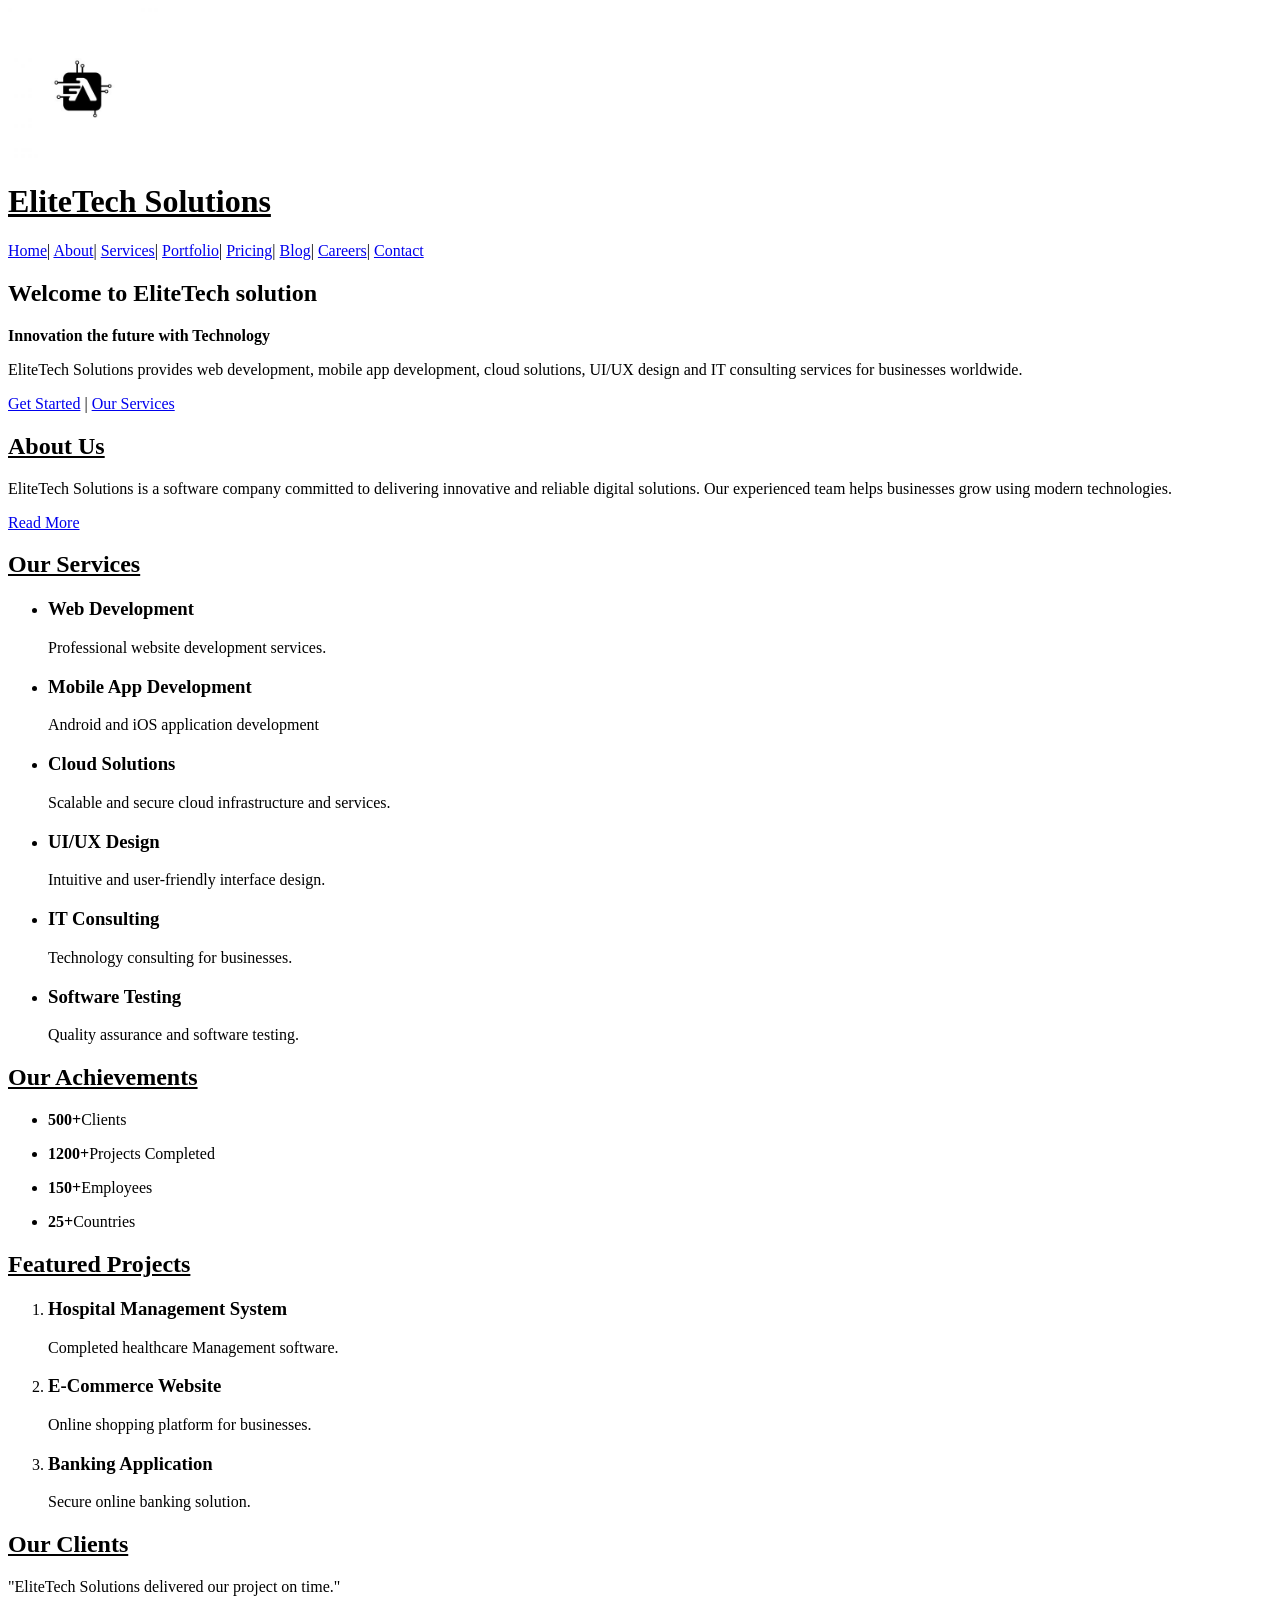
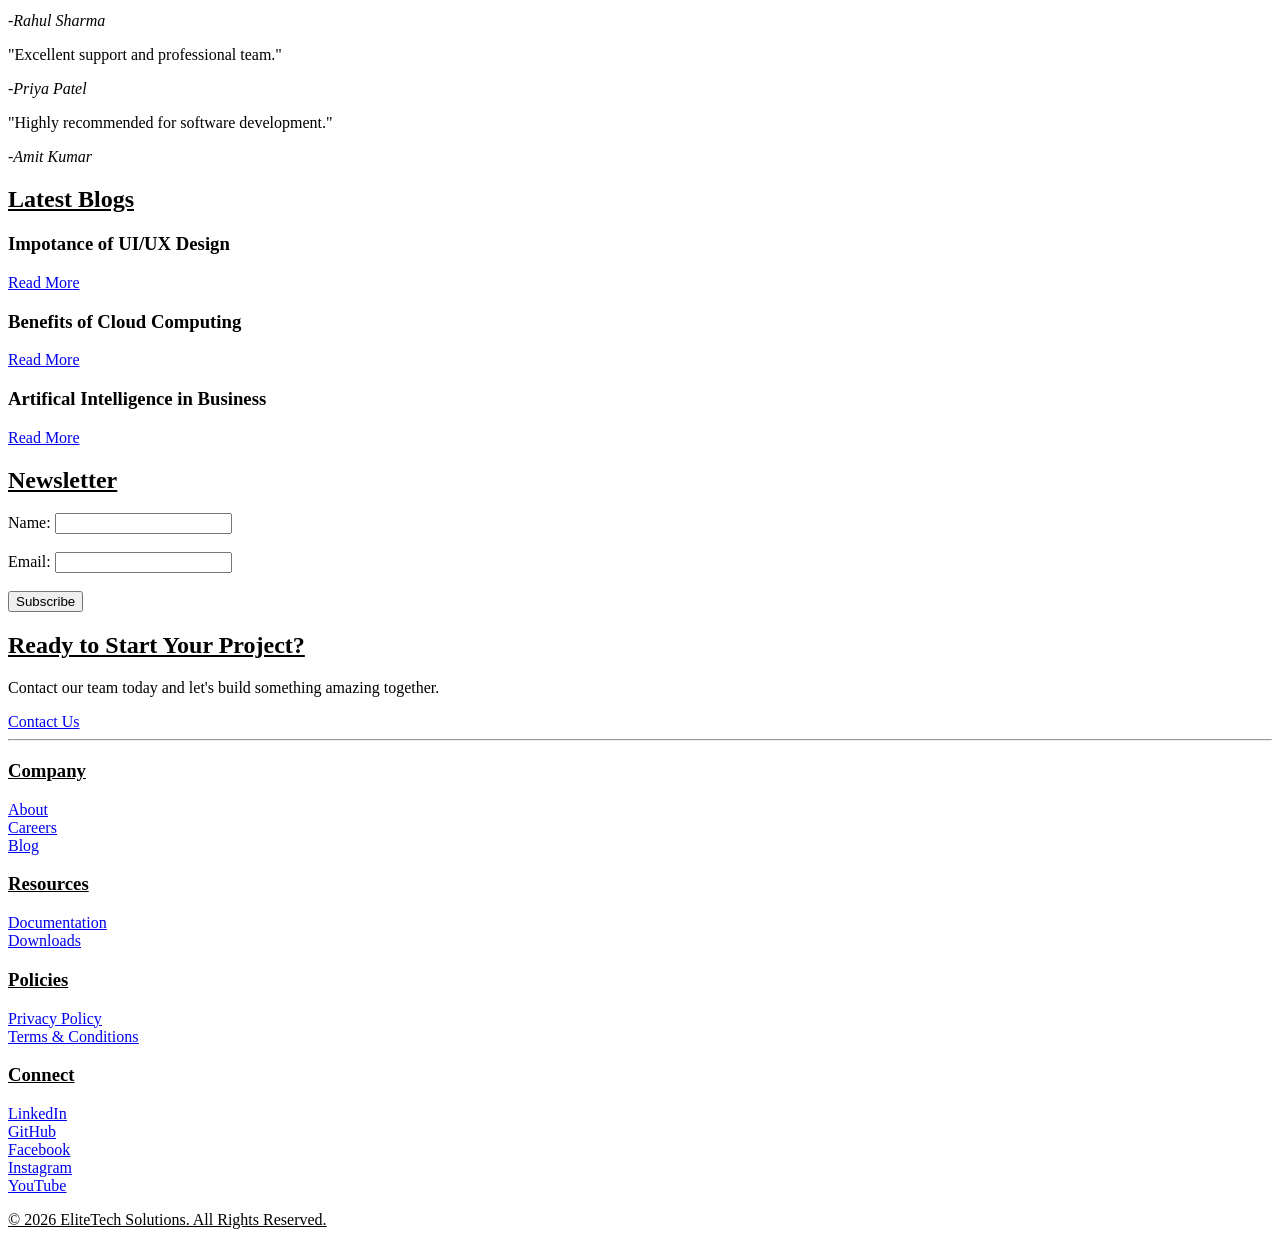
==== index.html @ 5a92840b "Improve website content and structure" ====
<!DOCTYPE html>
<html lang="en">
<head>
    <meta charset="UTF-8">
    <meta name="viewport" content="width=device-width, initial-scale=1.0">
    <title>EliteTech Solution | Software Development Company</title>
    <meta name="description"
    content="EliteTech Solutions is a software development company providing web development,
     mobile apps, cloud solutions, UI/UX design, and IT consulting services.">
<meta name="keywords"
content="Software Company , Web Development, UI UX, ELiteTech Solution">

<meta name="author" content="Arpit Thakur">

<link rel="icon" type="image/png" href="assets/images/favicon-32x32.png">

<meta property="og:title"
        content="EliteTech Solutions | Software Development Company">
        
        <meta property="og:description"
        content="Building innovative software solutions for businesses worldwide.">

    </head>

<body>
    <header>
       <img src="assets/images/logos/main.png" alt="EliteTech Solutions Logo" width="150">
        <h1><u>EliteTech Solutions</u></h1>

        <nav>
            <a href="index.html">Home</a>|
            <a href="about.html">About</a>|
             <a href="services.html">Services</a>|
            <a href="portfolio.html">Portfolio</a>|
            <a href="pricing.html">Pricing</a>|
            <a href="blog.html">Blog</a>|
            <a href="careers.html">Careers</a>|
            <a href="contact.html">Contact</a>

        </nav>
    </header>

    <main>
        <section id="home">
            <h2>Welcome to EliteTech solution</h2>

            <p><strong>
                Innovation the future with Technology
            </strong></p>

            <p>  EliteTech Solutions provides web development,
                mobile app development, cloud solutions,
                UI/UX design and IT consulting services
                for businesses worldwide.</p>
              <p>
                <a href="contact.html">Get Started</a>
                |
                <a href="services.html">Our Services</a>
            </p>
        </section>

        <section id="about-us">
            <h2><u>About Us</u></h2>
            <p> EliteTech Solutions is a software company
                committed to delivering innovative and
                reliable digital solutions. Our experienced
                team helps businesses grow using modern
                technologies.</p>

                <a href="about.html">Read More</a>
        </section>

        <section id="services">
            <h2><u>Our Services</u></h2>
            <ul>

            <article>
               <li> <h3>Web Development</h3></li>
                <p>Professional website development services.</p>
            </article>

            <article>
               <li> <h3>Mobile App Development</h3></li>
                <p>Android and iOS application development</p>
            </article>

<article>
               <li> <h3>Cloud Solutions</h3></li>
                <p>Scalable and secure cloud infrastructure and services.</p>
            </article>

            <article>
               <li> <h3>UI/UX Design</h3></li>
                <p>Intuitive and user-friendly interface design.</p>
            </article>

            <article>
             <li>  <h3>IT Consulting</h3></li> 
                <p>Technology consulting for businesses.</p>
            </article>

             <article>
              <li>  <h3>Software Testing</h3></li>
                <p>Quality assurance and software testing.</p>
            </article>
            </ul>
        </section>
    
    <section id="statics">
        
        <h2><u>Our Achievements</u></h2>
        <ul>
      <li>  <p><strong>500+</strong>Clients</p></li>
      <li>  <p><strong>1200+</strong>Projects Completed</p></li>
      <li>  <p><strong>150+</strong>Employees</p></li>
      <li>  <p><strong>25+</strong>Countries</p></li>
</ul>
    </section>

    <section id="projects">
        <h2><u>Featured Projects</u></h2>
<ol>
        <article>
          <li>  <h3>Hospital Management System</h3></li>
            <p>Completed healthcare Management software.</p>
        </article>

         <article>
              <li> <h3>E-Commerce Website</h3></li>
                <p>Online shopping platform for businesses.</p>
            </article>

             <article>
               <li> <h3>Banking Application</h3></li>
                <p>Secure online banking solution.</p>
            </article>
</ol>
    </section>

    <section id="clients">
        <h2><u>Our Clients</u></h2>
        <p>"EliteTech Solutions delivered our project on time."</p>
        <i> -Rahul Sharma</i>

        <p>"Excellent support and professional team."</p>
        <i> -Priya Patel</i>

        <p> "Highly recommended for software development."</p>
        <i> -Amit Kumar</i>
    </section>

    <section id="blogs">
        <h2><u>Latest Blogs</u></h2>

        <article>
            <h3>Impotance of UI/UX Design</h3>
            <a href="#">Read More</a>
        </article>

         <article>
            <h3>Benefits of Cloud Computing</h3>
            <a href="#">Read More</a>
        </article>

         <article>
            <h3>Artifical Intelligence in Business</h3>
            <a href="#">Read More</a>
        </article>
    </section>

    <section id="newsletter">
        <h2><u>Newsletter</u></h2>

        <form>
            <label for="name">Name:</label>
            <input type="text" id="name" name="name"><br><br>

            <label for="email">Email:</label>
            <input type="email" id ="email" name="email"><br><br>

            <input type="submit" value="Subscribe">

        </form>
    </section>

    <section id="contact">
        <h2><u>Ready to Start Your Project?</u></h2>
      <p>
                Contact our team today and let's build something amazing together.
            </p>

        <a href="contact.html">Contact Us</a>
        </section>
    </main>


    <footer>
        <hr>

        <h3><u>Company</h3>

        <nav>

            <a href="about.html">About</a><br>
            <a href="careers.html">Careers</a><br>
            <a href="blog.html">Blog</a>

        </nav>

        <h3>Resources</h3>

        <nav>

            <a href="#">Documentation</a><br>
            <a href="#">Downloads</a>

        </nav>

        <h3>Policies</h3>

        <nav>

            <a href="privacy-policy.html">Privacy Policy</a><br>
            <a href="terms-and-conditions.html">Terms & Conditions</a>

        </nav>

        <h3>Connect</h3>

        <nav>
               <a href="https://in.linkedin.com"target="_blank">LinkedIn</a><br>
            <a href="https://github.com"target="_blank">GitHub</a><br>
            <a href="https://www.facebook.com">Facebook</a><br>
            <a href="https://www.instagram.com/?hl=en"target="_blank">Instagram</a><br>
            <a href="https://www.youtube.com"target="_blank">YouTube</a>
        </nav>
    <p>&copy; 2026 EliteTech Solutions. All Rights Reserved.</p>
</footer>


</body>
</html>
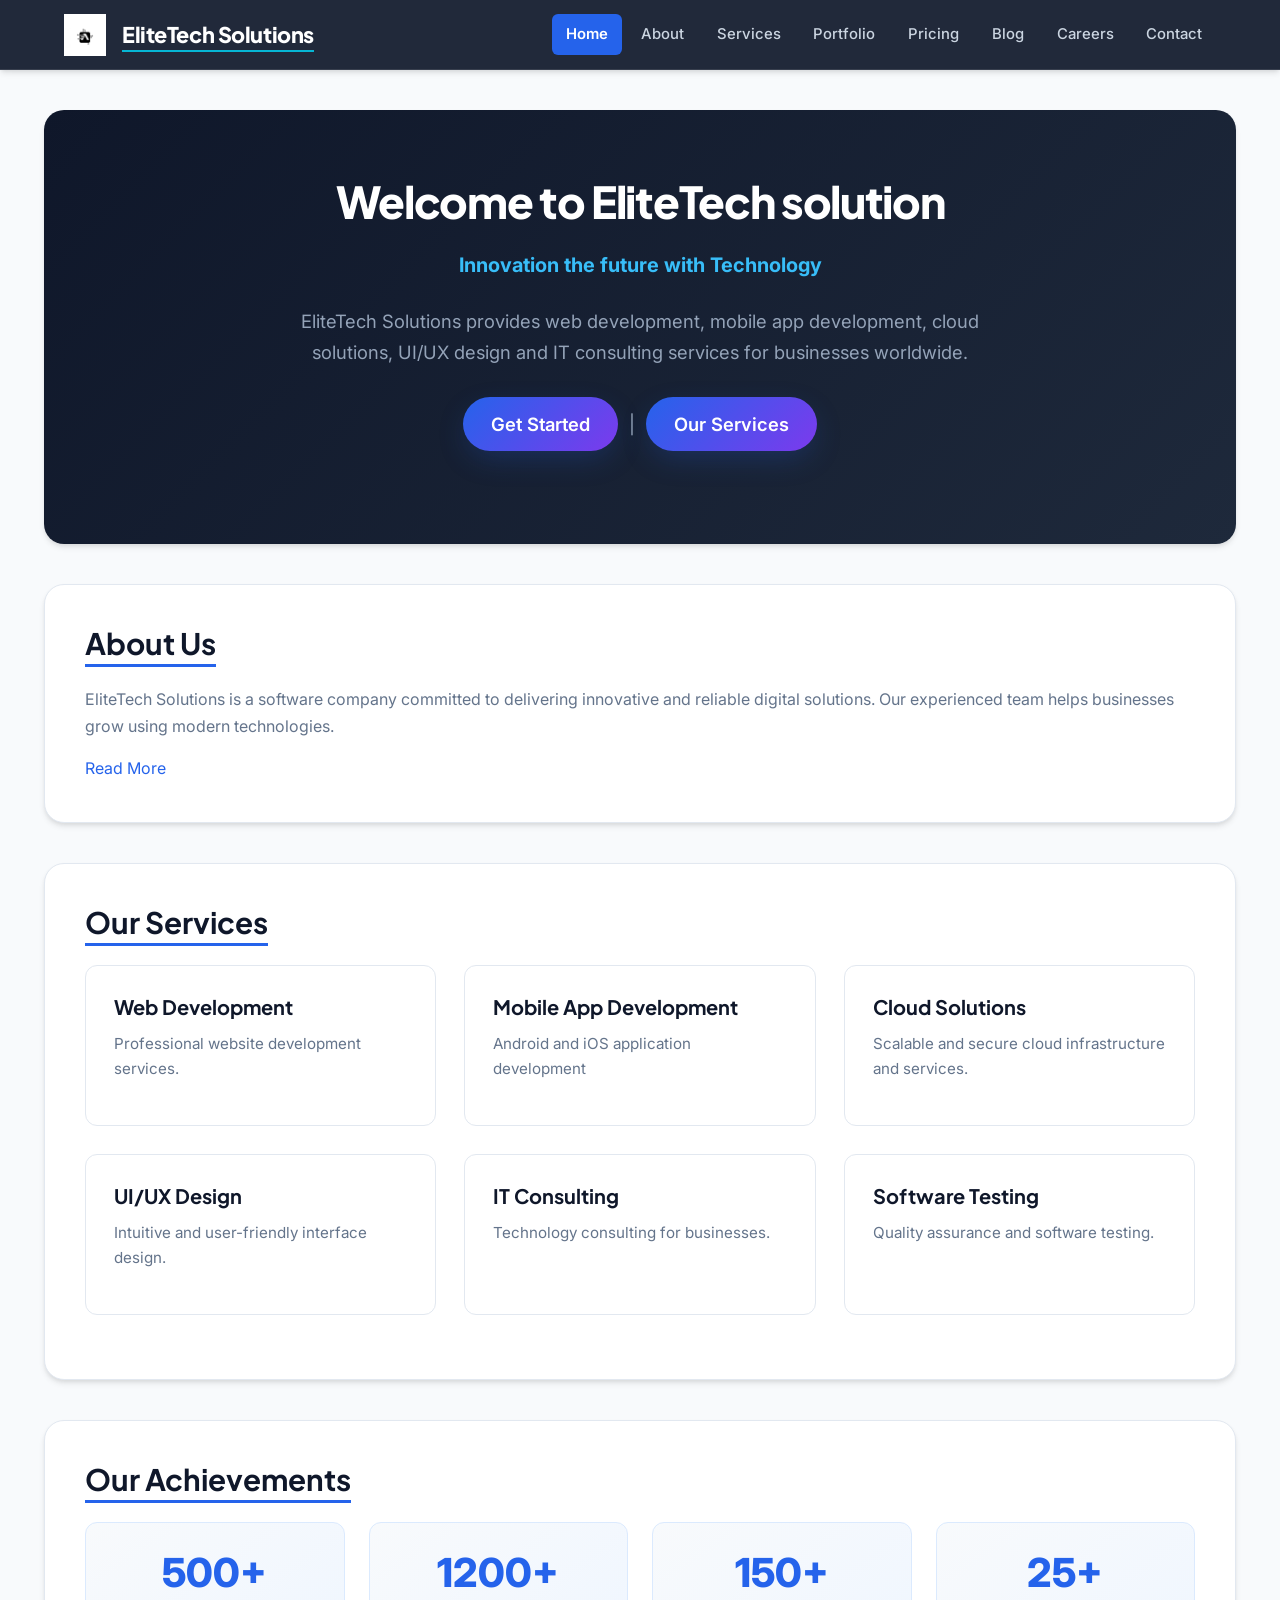
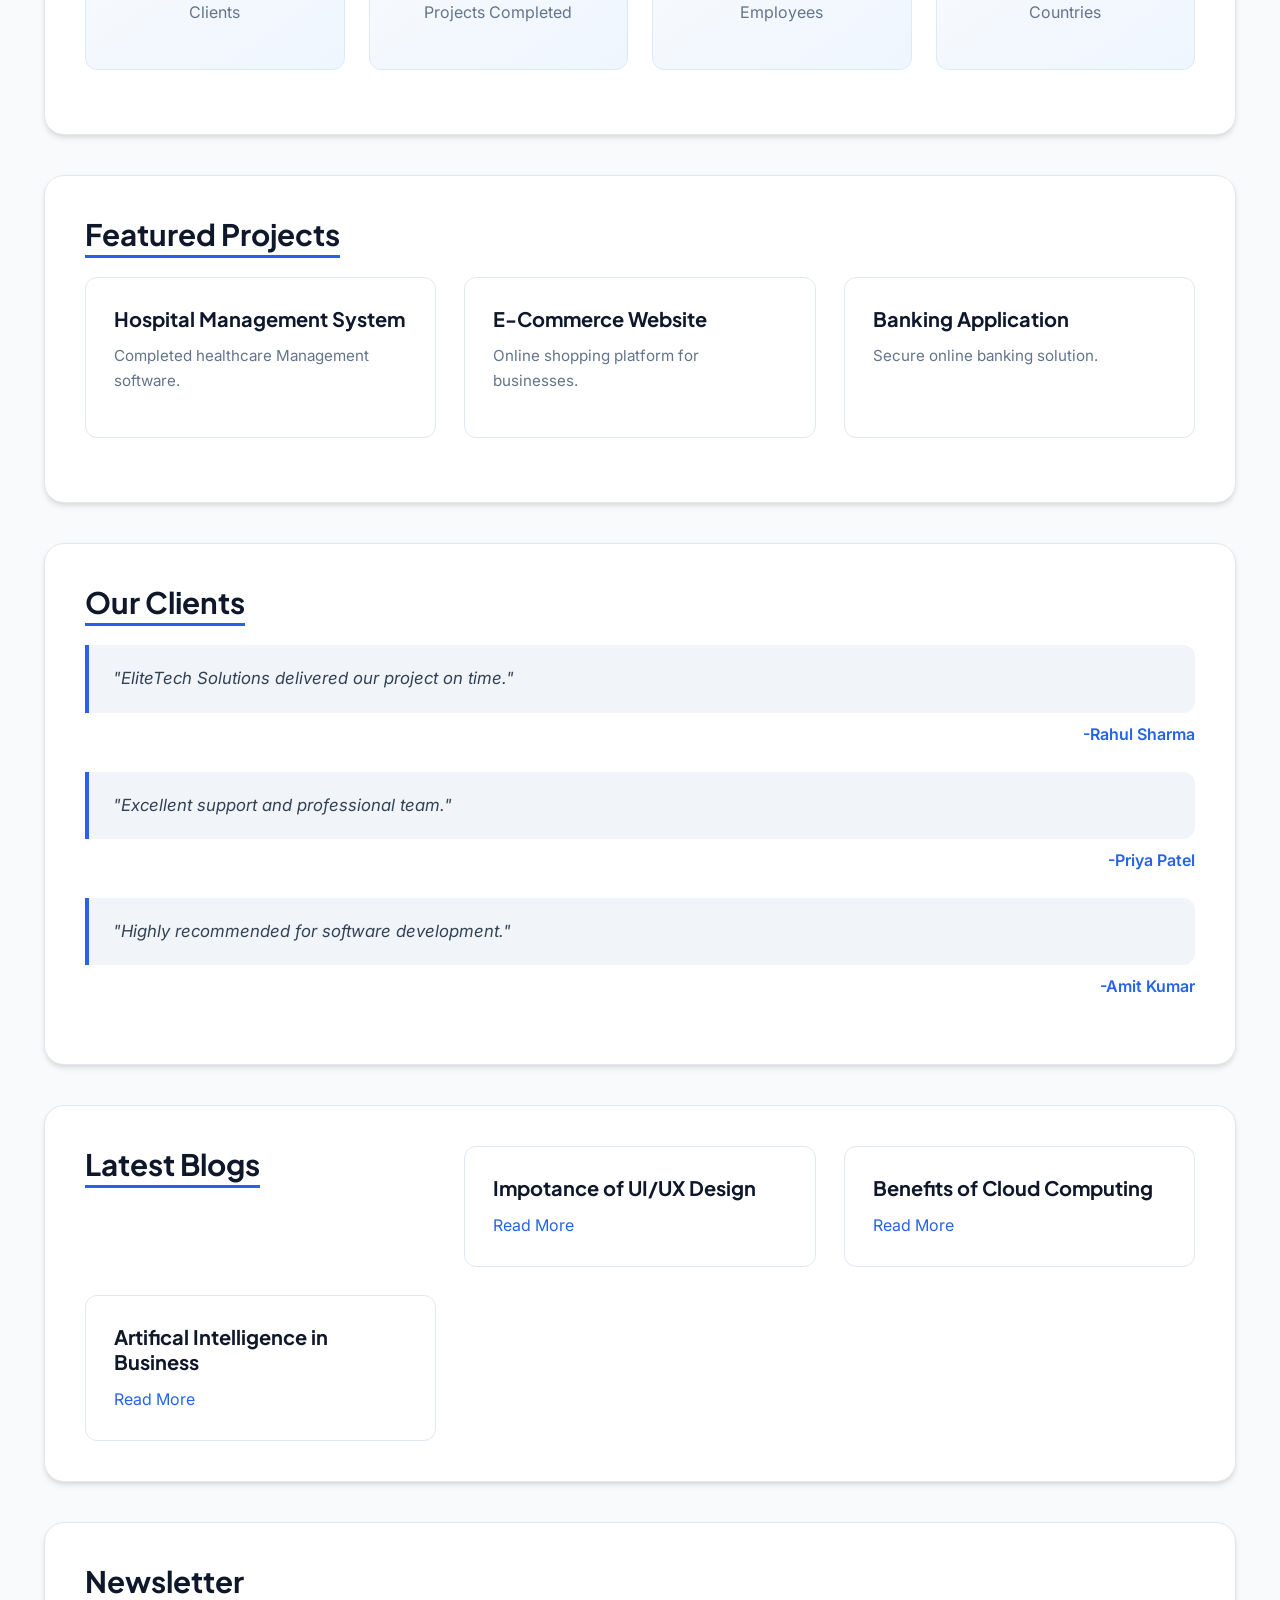
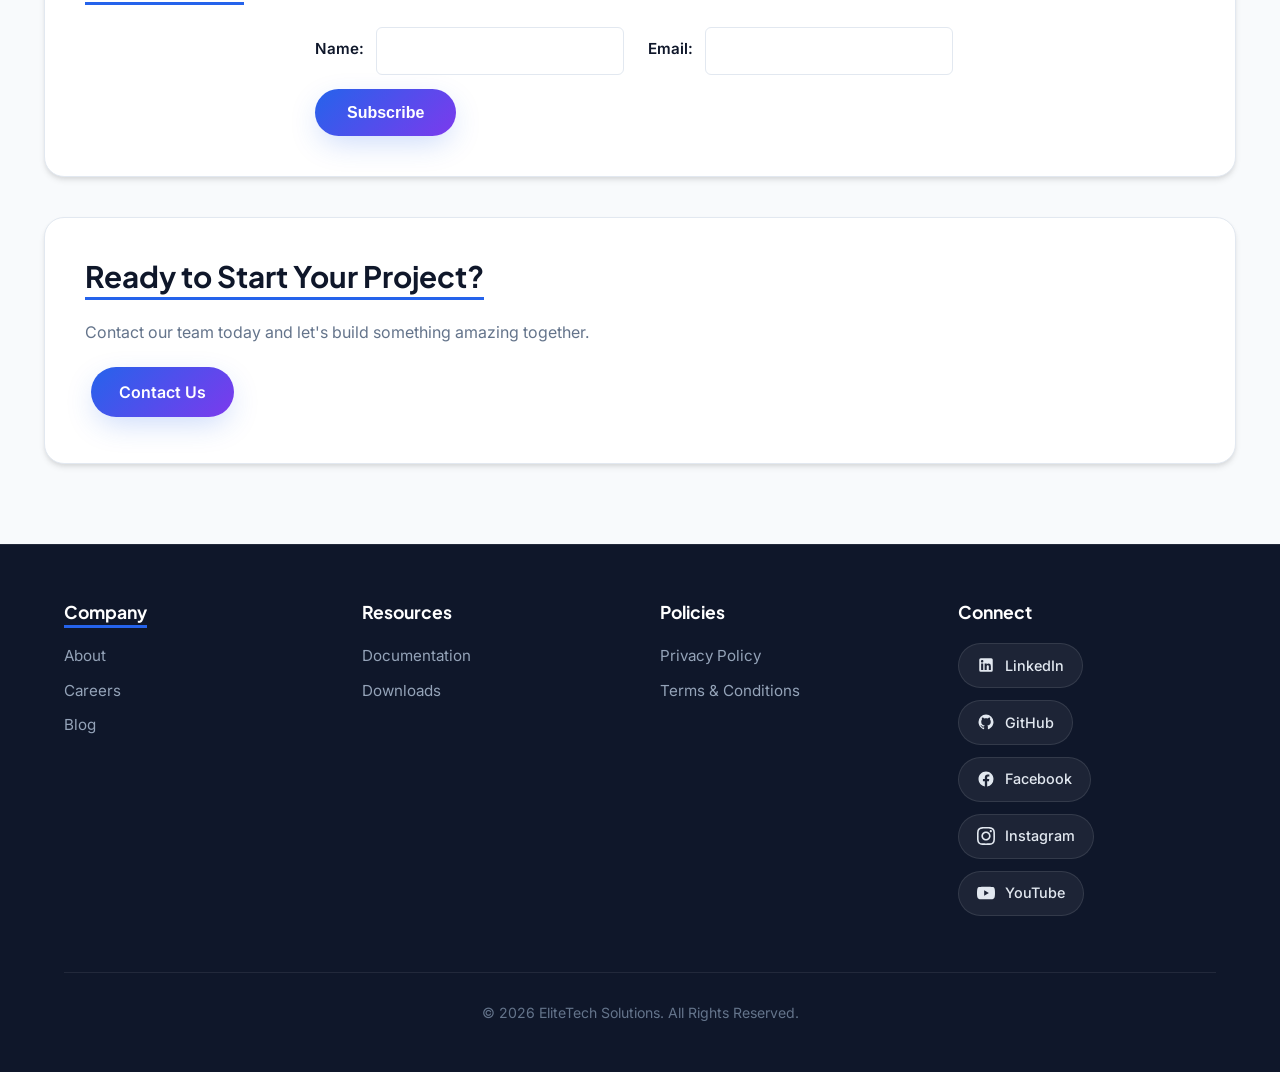
==== commit 0b1a52da: "style: apply responsive CSS and SVG connect icons to Home, About, and Services pages" ====
--- a/index.html
+++ b/index.html
@@ -12,31 +12,25 @@
 
 <meta name="author" content="Arpit Thakur">
 
-<link rel="icon" type="image/png" href="assets/images/favicon-32x32.png">
-
-<meta property="og:title"
-        content="EliteTech Solutions | Software Development Company">
-        
-        <meta property="og:description"
-        content="Building innovative software solutions for businesses worldwide.">
-
-    </head>
+    <link rel="stylesheet" href="assets/css/style.css">
+</head>
 
 <body>
     <header>
-       <img src="assets/images/logos/main.png" alt="EliteTech Solutions Logo" width="150">
-        <h1><u>EliteTech Solutions</u></h1>
+       <div class="header-brand">
+           <img src="assets/images/logos/main.png" alt="EliteTech Solutions Logo">
+           <h1><u>EliteTech Solutions</u></h1>
+       </div>
 
         <nav>
-            <a href="index.html">Home</a>|
-            <a href="about.html">About</a>|
-             <a href="services.html">Services</a>|
-            <a href="portfolio.html">Portfolio</a>|
-            <a href="pricing.html">Pricing</a>|
-            <a href="blog.html">Blog</a>|
-            <a href="careers.html">Careers</a>|
+            <a href="index.html" class="active">Home</a>
+            <a href="about.html">About</a>
+            <a href="services.html">Services</a>
+            <a href="portfolio.html">Portfolio</a>
+            <a href="pricing.html">Pricing</a>
+            <a href="blog.html">Blog</a>
+            <a href="careers.html">Careers</a>
             <a href="contact.html">Contact</a>
-
         </nav>
     </header>
 
@@ -121,7 +115,7 @@
         <h2><u>Featured Projects</u></h2>
 <ol>
         <article>
-          <li>  <h3>Hospital Management System</h3></li>
+          <li>  <h3>Hospital Management System</h3></li> 
             <p>Completed healthcare Management software.</p>
         </article>
 
@@ -154,17 +148,17 @@
 
         <article>
             <h3>Impotance of UI/UX Design</h3>
-            <a href="#">Read More</a>
+            <a href="blog.html">Read More</a>
         </article>
 
          <article>
             <h3>Benefits of Cloud Computing</h3>
-            <a href="#">Read More</a>
+            <a href="blog.html">Read More</a>
         </article>
 
          <article>
             <h3>Artifical Intelligence in Business</h3>
-            <a href="#">Read More</a>
+            <a href="blog.html">Read More</a>
         </article>
     </section>
 
@@ -173,7 +167,7 @@
 
         <form>
             <label for="name">Name:</label>
-            <input type="text" id="name" name="name"><br><br>
+            <input type="text" id="name" name="name" pattern="[A-Za-z]"><br><br>
 
             <label for="email">Email:</label>
             <input type="email" id ="email" name="email"><br><br>
@@ -195,47 +189,60 @@
 
 
     <footer>
-        <hr>
-
-        <h3><u>Company</h3>
-
-        <nav>
-
-            <a href="about.html">About</a><br>
-            <a href="careers.html">Careers</a><br>
-            <a href="blog.html">Blog</a>
-
-        </nav>
-
-        <h3>Resources</h3>
-
-        <nav>
-
-            <a href="#">Documentation</a><br>
-            <a href="#">Downloads</a>
-
-        </nav>
-
-        <h3>Policies</h3>
-
-        <nav>
-
-            <a href="privacy-policy.html">Privacy Policy</a><br>
-            <a href="terms-and-conditions.html">Terms & Conditions</a>
-
-        </nav>
-
-        <h3>Connect</h3>
-
-        <nav>
-               <a href="https://in.linkedin.com"target="_blank">LinkedIn</a><br>
-            <a href="https://github.com"target="_blank">GitHub</a><br>
-            <a href="https://www.facebook.com">Facebook</a><br>
-            <a href="https://www.instagram.com/?hl=en"target="_blank">Instagram</a><br>
-            <a href="https://www.youtube.com"target="_blank">YouTube</a>
-        </nav>
-    <p>&copy; 2026 EliteTech Solutions. All Rights Reserved.</p>
-</footer>
+        <div class="footer-grid">
+            <div>
+                <h3><u>Company</u></h3>
+                <nav>
+                    <a href="about.html">About</a>
+                    <a href="careers.html">Careers</a>
+                    <a href="blog.html">Blog</a>
+                </nav>
+            </div>
+
+            <div>
+                <h3>Resources</h3>
+                <nav>
+                    <a href="#">Documentation</a>
+                    <a href="#">Downloads</a>
+                </nav>
+            </div>
+
+            <div>
+                <h3>Policies</h3>
+                <nav>
+                    <a href="privacy-policy.html">Privacy Policy</a>
+                    <a href="terms-and-conditions.html">Terms & Conditions</a>
+                </nav>
+            </div>
+
+            <div>
+                <h3>Connect</h3>
+                <nav class="social-connect-list">
+                    <a href="https://in.linkedin.com" target="_blank" class="social-link linkedin" title="LinkedIn">
+                        <svg viewBox="0 0 24 24"><path d="M19 3a2 2 0 0 1 2 2v14a2 2 0 0 1-2 2H5a2 2 0 0 1-2-2V5a2 2 0 0 1 2-2h14m-.5 15.5v-5.3a3.26 3.26 0 0 0-3.26-3.26c-.85 0-1.84.52-2.28 1.3v-1.11h-2.79v8.37h2.79v-4.93c0-.77.62-1.4 1.39-1.4a1.4 1.4 0 0 1 1.4 1.4v4.93h2.75M6.88 8.56a1.68 1.68 0 0 0 1.68-1.68c0-.93-.75-1.69-1.68-1.69a1.69 1.69 0 0 0-1.69 1.69c0 .93.76 1.68 1.69 1.68m1.39 9.94v-8.37H5.5v8.37h2.77z"/></svg>
+                        LinkedIn
+                    </a>
+                    <a href="https://github.com" target="_blank" class="social-link github" title="GitHub">
+                        <svg viewBox="0 0 24 24"><path d="M12 2A10 10 0 0 0 2 12c0 4.42 2.87 8.17 6.84 9.5.5.08.66-.23.66-.5v-1.69c-2.77.6-3.36-1.34-3.36-1.34-.46-1.16-1.11-1.47-1.11-1.47-.91-.62.07-.6.07-.6 1 .07 1.53 1.03 1.53 1.03.87 1.52 2.34 1.07 2.91.83.1-.65.35-1.09.63-1.34-2.22-.25-4.55-1.11-4.55-4.92 0-1.11.38-2 1.03-2.71-.1-.25-.45-1.29.1-2.64 0 0 .84-.27 2.75 1.02.79-.22 1.65-.33 2.5-.33.85 0 1.71.11 2.5.33 1.91-1.29 2.75-1.02 2.75-1.02.55 1.35.2 2.39.1 2.64.65.71 1.03 1.6 1.03 2.71 0 3.82-2.34 4.66-4.57 4.91.36.31.69.92.69 1.85V21c0 .27.16.59.67.5C19.14 20.16 22 16.42 22 12A10 10 0 0 0 12 2z"/></svg>
+                        GitHub
+                    </a>
+                    <a href="https://www.facebook.com" target="_blank" class="social-link facebook" title="Facebook">
+                        <svg viewBox="0 0 24 24"><path d="M12 2.04C6.5 2.04 2 6.53 2 12.06C2 17.06 5.66 21.21 10.44 21.96V14.96H7.9V12.06H10.44V9.85C10.44 7.34 11.93 5.96 14.22 5.96C15.31 5.96 16.45 6.15 16.45 6.15V8.62H15.19C13.95 8.62 13.56 9.39 13.56 10.18V12.06H16.34L15.89 14.96H13.56V21.96A10 10 0 0 0 22 12.06C22 6.53 17.5 2.04 12 2.04Z"/></svg>
+                        Facebook
+                    </a>
+                    <a href="https://www.instagram.com" target="_blank" class="social-link instagram" title="Instagram">
+                        <svg viewBox="0 0 24 24"><path d="M12 2.163c3.204 0 3.584.012 4.85.07 3.252.148 4.771 1.691 4.919 4.919.058 1.265.069 1.645.069 4.849 0 3.205-.012 3.584-.069 4.849-.149 3.225-1.664 4.771-4.919 4.919-1.266.058-1.644.07-4.85.07-3.204 0-3.584-.012-4.849-.07-3.26-.149-4.771-1.699-4.919-4.92-.058-1.265-.07-1.644-.07-4.849 0-3.204.013-3.583.07-4.849.149-3.227 1.664-4.771 4.919-4.919 1.266-.057 1.645-.069 4.849-.069zm0-2.163c-3.259 0-3.667.014-4.947.072-4.358.2-6.78 2.618-6.98 6.98-.059 1.281-.073 1.689-.073 4.948 0 3.259.014 3.668.072 4.948.2 4.358 2.618 6.78 6.98 6.98 1.281.058 1.689.072 4.948.072 3.259 0 3.668-.014 4.948-.072 4.354-.2 6.782-2.618 6.979-6.98.059-1.28.073-1.689.073-4.948 0-3.259-.014-3.667-.072-4.947-.196-4.354-2.617-6.78-6.979-6.98-1.281-.059-1.69-.073-4.949-.073zm0 5.838c-3.403 0-6.162 2.759-6.162 6.162s2.759 6.163 6.162 6.163 6.162-2.759 6.162-6.163c0-3.403-2.759-6.162-6.162-6.162zm0 10.162c-2.209 0-4-1.79-4-4 0-2.209 1.791-4 4-4s4 1.791 4 4c0 2.21-1.791 4-4 4zm6.406-11.845c-.796 0-1.441.645-1.441 1.44s.645 1.44 1.441 1.44c.795 0 1.439-.645 1.439-1.44s-.644-1.44-1.439-1.44z"/></svg>
+                        Instagram
+                    </a>
+                    <a href="https://www.youtube.com" target="_blank" class="social-link youtube" title="YouTube">
+                        <svg viewBox="0 0 24 24"><path d="M23.498 6.186a3.016 3.016 0 0 0-2.122-2.136C19.505 3.545 12 3.545 12 3.545s-7.505 0-9.377.505A3.017 3.017 0 0 0 .502 6.186C0 8.07 0 12 0 12s0 3.93.502 5.814a3.016 3.016 0 0 0 2.122 2.136c1.871.505 9.376.505 9.376.505s7.505 0 9.377-.505a3.015 3.015 0 0 0 2.122-2.136C24 15.93 24 12 24 12s0-3.93-.502-5.814zM9.545 15.568V8.432L15.818 12l-6.273 3.568z"/></svg>
+                        YouTube
+                    </a>
+                </nav>
+            </div>
+        </div>
+        <p>&copy; 2026 EliteTech Solutions. All Rights Reserved.</p>
+    </footer>
 
 
 </body>
--- a/assets/css/style.css
+++ b/assets/css/style.css
@@ -0,0 +1,796 @@
+/* ==========================================================================
+   EliteTech Solutions - Master Design System & Responsive Stylesheet
+   ========================================================================== */
+
+@import url('https://fonts.googleapis.com/css2?family=Inter:wght@300;400;500;600;700&family=Plus+Jakarta+Sans:wght@400;500;600;700;800&display=swap');
+
+/* --------------------------------------------------------------------------
+   1. CSS Variables & Design Tokens
+   -------------------------------------------------------------------------- */
+:root {
+  /* Color Palette */
+  --primary: #2563eb;
+  --primary-hover: #1d4ed8;
+  --primary-light: #eff6ff;
+  --secondary: #4f46e5;
+  --accent: #06b6d4;
+  --accent-gradient: linear-gradient(135deg, #2563eb 0%, #7c3aed 100%);
+  --accent-gradient-hover: linear-gradient(135deg, #1d4ed8 0%, #6d28d9 100%);
+  
+  /* Neutral Colors */
+  --bg-main: #f8fafc;
+  --bg-surface: #ffffff;
+  --bg-card: #ffffff;
+  --bg-dark: #0f172a;
+  --bg-dark-surface: #1e293b;
+  
+  --text-main: #0f172a;
+  --text-muted: #64748b;
+  --text-light: #94a3b8;
+  --text-white: #ffffff;
+  
+  --border-color: #e2e8f0;
+  --border-hover: #cbd5e1;
+  
+  /* Social Media Brand Colors */
+  --brand-linkedin: #0a66c2;
+  --brand-github: #24292f;
+  --brand-facebook: #1877f2;
+  --brand-instagram: #e4405f;
+  --brand-youtube: #ff0000;
+  --brand-twitter: #1da1f2;
+
+  /* Typography */
+  --font-heading: 'Plus Jakarta Sans', -apple-system, BlinkMacSystemFont, sans-serif;
+  --font-body: 'Inter', -apple-system, BlinkMacSystemFont, sans-serif;
+
+  /* Shadows */
+  --shadow-sm: 0 1px 2px 0 rgba(0, 0, 0, 0.05);
+  --shadow-md: 0 4px 6px -1px rgba(0, 0, 0, 0.1), 0 2px 4px -1px rgba(0, 0, 0, 0.06);
+  --shadow-lg: 0 10px 25px -5px rgba(0, 0, 0, 0.1), 0 8px 10px -6px rgba(0, 0, 0, 0.05);
+  --shadow-glow: 0 10px 30px -5px rgba(37, 99, 235, 0.25);
+
+  /* Transitions & Border Radius */
+  --radius-sm: 6px;
+  --radius-md: 12px;
+  --radius-lg: 20px;
+  --radius-full: 9999px;
+  --transition: all 0.3s cubic-bezier(0.4, 0, 0.2, 1);
+}
+
+/* --------------------------------------------------------------------------
+   2. Reset & Base Setup
+   -------------------------------------------------------------------------- */
+*, *::before, *::after {
+  box-sizing: border-box;
+  margin: 0;
+  padding: 0;
+}
+
+html {
+  scroll-behavior: smooth;
+  font-size: 16px;
+}
+
+body {
+  font-family: var(--font-body);
+  background-color: var(--bg-main);
+  color: var(--text-main);
+  line-height: 1.65;
+  -webkit-font-smoothing: antialiased;
+  min-height: 100vh;
+  display: flex;
+  flex-direction: column;
+}
+
+/* Remove default underline decoration on headings if any HTML had <u> */
+u {
+  text-decoration: none !important;
+  border-bottom: 3px solid var(--primary);
+  padding-bottom: 2px;
+}
+
+h1, h2, h3, h4, h5, h6 {
+  font-family: var(--font-heading);
+  color: var(--text-main);
+  font-weight: 700;
+  line-height: 1.25;
+}
+
+h1 { font-size: 2.25rem; }
+h2 { font-size: 1.85rem; margin-bottom: 1rem; }
+h3 { font-size: 1.35rem; margin-bottom: 0.5rem; }
+
+p {
+  margin-bottom: 1rem;
+  color: var(--text-muted);
+}
+
+p strong {
+  color: var(--text-main);
+}
+
+a {
+  color: var(--primary);
+  text-decoration: none;
+  transition: var(--transition);
+}
+
+a:hover {
+  color: var(--primary-hover);
+}
+
+img, video, iframe {
+  max-width: 100%;
+  height: auto;
+  border-radius: var(--radius-md);
+}
+
+hr {
+  border: none;
+  height: 1px;
+  background: var(--border-color);
+  margin: 2.5rem 0;
+}
+
+ul, ol {
+  margin-left: 1.5rem;
+  margin-bottom: 1.5rem;
+}
+
+/* --------------------------------------------------------------------------
+   3. Header & Global Navigation
+   -------------------------------------------------------------------------- */
+header {
+  position: sticky;
+  top: 0;
+  z-index: 1000;
+  background: rgba(15, 23, 42, 0.92);
+  backdrop-filter: blur(12px);
+  -webkit-backdrop-filter: blur(12px);
+  border-bottom: 1px solid rgba(255, 255, 255, 0.1);
+  padding: 0.85rem 5%;
+  display: flex;
+  align-items: center;
+  justify-content: space-between;
+  flex-wrap: wrap;
+  box-shadow: var(--shadow-md);
+}
+
+.header-brand {
+  display: flex;
+  align-items: center;
+  gap: 1rem;
+}
+
+.header-brand img {
+  height: 42px;
+  width: auto;
+  border-radius: 0;
+  object-fit: contain;
+  transition: var(--transition);
+}
+
+.header-brand img:hover {
+  transform: scale(1.05);
+}
+
+.header-brand h1 {
+  font-size: 1.35rem;
+  color: var(--text-white);
+  font-weight: 800;
+  letter-spacing: -0.02em;
+}
+
+.header-brand h1 u {
+  border-bottom: 2px solid var(--accent);
+}
+
+nav {
+  display: flex;
+  align-items: center;
+  gap: 0.35rem;
+  flex-wrap: wrap;
+}
+
+/* Hide plain text vertical bar separators if present */
+nav span.nav-separator,
+header nav {
+  color: rgba(255, 255, 255, 0.2);
+}
+
+nav a {
+  color: #cbd5e1;
+  font-weight: 500;
+  font-size: 0.93rem;
+  padding: 0.5rem 0.85rem;
+  border-radius: var(--radius-sm);
+  transition: var(--transition);
+  display: inline-block;
+}
+
+nav a:hover {
+  color: var(--text-white);
+  background: rgba(255, 255, 255, 0.1);
+}
+
+nav a.active {
+  color: var(--text-white);
+  background: var(--primary);
+  font-weight: 600;
+}
+
+/* --------------------------------------------------------------------------
+   4. Main Content & Layout Containers
+   -------------------------------------------------------------------------- */
+main {
+  flex: 1;
+  width: 100%;
+  max-width: 1240px;
+  margin: 0 auto;
+  padding: 2.5rem 1.5rem;
+}
+
+section {
+  background: var(--bg-surface);
+  border-radius: var(--radius-lg);
+  padding: 2.5rem;
+  margin-bottom: 2.5rem;
+  box-shadow: var(--shadow-md);
+  border: 1px solid var(--border-color);
+  transition: var(--transition);
+}
+
+section:hover {
+  box-shadow: var(--shadow-lg);
+}
+
+/* Section Header Styling */
+section > h2 {
+  position: relative;
+  display: inline-block;
+  color: var(--text-main);
+  margin-bottom: 1.5rem;
+}
+
+section > h2 u {
+  border-bottom: 3px solid var(--primary);
+}
+
+/* Hero Sections */
+#home, #hero, #error-page {
+  background: linear-gradient(135deg, #0f172a 0%, #1e293b 100%);
+  color: var(--text-white);
+  text-align: center;
+  padding: 4rem 2rem;
+  border: none;
+  position: relative;
+  overflow: hidden;
+}
+
+#home h2, #hero h2, #error-page h2 {
+  color: var(--text-white);
+  font-size: 2.75rem;
+  font-weight: 800;
+  letter-spacing: -0.03em;
+  margin-bottom: 1.25rem;
+}
+
+#home p, #hero p, #error-page p {
+  color: #94a3b8;
+  font-size: 1.15rem;
+  max-width: 700px;
+  margin: 0 auto 1.5rem auto;
+}
+
+#home p strong, #hero p strong {
+  color: #38bdf8;
+  font-size: 1.25rem;
+}
+
+/* Common Call-to-Action Buttons */
+a.btn, .btn,
+#home p a, #hero p a, #contact a[href="contact.html"], section#hero a {
+  display: inline-flex;
+  align-items: center;
+  justify-content: center;
+  gap: 0.5rem;
+  background: var(--accent-gradient);
+  color: var(--text-white) !important;
+  font-weight: 600;
+  padding: 0.75rem 1.75rem;
+  border-radius: var(--radius-full);
+  box-shadow: var(--shadow-glow);
+  transition: var(--transition);
+  border: none;
+  cursor: pointer;
+  margin: 0.35rem;
+}
+
+a.btn:hover, .btn:hover,
+#home p a:hover, #hero p a:hover, #contact a[href="contact.html"]:hover, section#hero a:hover {
+  transform: translateY(-2px);
+  box-shadow: 0 15px 35px -5px rgba(37, 99, 235, 0.4);
+  background: var(--accent-gradient-hover);
+}
+
+/* --------------------------------------------------------------------------
+   5. Card Grids (Services, Portfolio, Pricing, Team, Careers, Blogs)
+   -------------------------------------------------------------------------- */
+#services ul, #projects ol, #blogs, #leadership-teams, #pricing, .grid-cards {
+  display: grid;
+  grid-template-columns: repeat(auto-fit, minmax(300px, 1fr));
+  gap: 1.75rem;
+  list-style: none;
+  margin-left: 0;
+}
+
+/* Individual Card Styling */
+article, section#pricing article, #leadership-teams article {
+  background: var(--bg-card);
+  border: 1px solid var(--border-color);
+  border-radius: var(--radius-md);
+  padding: 1.75rem;
+  transition: var(--transition);
+  display: flex;
+  flex-direction: column;
+  height: 100%;
+}
+
+article:hover, section#pricing article:hover, #leadership-teams article:hover {
+  transform: translateY(-6px);
+  box-shadow: var(--shadow-lg);
+  border-color: #cbd5e1;
+}
+
+article h3 {
+  color: var(--text-main);
+  font-size: 1.25rem;
+  font-weight: 700;
+  margin-bottom: 0.75rem;
+}
+
+article p {
+  font-size: 0.95rem;
+  flex: 1;
+}
+
+article img {
+  border-radius: var(--radius-md);
+  width: 100%;
+  height: 220px;
+  object-fit: cover;
+  margin-bottom: 1.25rem;
+}
+
+/* --------------------------------------------------------------------------
+   6. Statistics & Highlights Section
+   -------------------------------------------------------------------------- */
+#statics ul, #statistics ul {
+  display: grid;
+  grid-template-columns: repeat(auto-fit, minmax(200px, 1fr));
+  gap: 1.5rem;
+  list-style: none;
+  margin-left: 0;
+  text-align: center;
+}
+
+#statics li, #statistics li {
+  background: linear-gradient(145deg, #f8fafc 0%, #eff6ff 100%);
+  border: 1px solid #dbeafe;
+  padding: 1.75rem;
+  border-radius: var(--radius-md);
+  transition: var(--transition);
+}
+
+#statics li:hover, #statistics li:hover {
+  transform: scale(1.03);
+  border-color: var(--primary);
+}
+
+#statics p strong, #statistics p strong {
+  display: block;
+  font-size: 2.5rem;
+  color: var(--primary);
+  font-weight: 800;
+  line-height: 1.1;
+  margin-bottom: 0.25rem;
+}
+
+/* --------------------------------------------------------------------------
+   7. Testimonials & Quote Cards
+   -------------------------------------------------------------------------- */
+#clients p, #testimonials blockquote {
+  font-style: italic;
+  font-size: 1.05rem;
+  color: #334155;
+  background: #f1f5f9;
+  padding: 1.25rem 1.5rem;
+  border-left: 4px solid var(--primary);
+  border-radius: 0 var(--radius-md) var(--radius-md) 0;
+  margin-bottom: 0.5rem;
+}
+
+#clients i, #testimonials cite {
+  display: block;
+  font-weight: 600;
+  color: var(--primary);
+  font-style: normal;
+  margin-bottom: 1.5rem;
+  text-align: right;
+}
+
+/* --------------------------------------------------------------------------
+   8. Pricing Tables & Comparison Matrix
+   -------------------------------------------------------------------------- */
+table {
+  width: 100%;
+  border-collapse: separate;
+  border-spacing: 0;
+  margin: 1.5rem 0;
+  border-radius: var(--radius-md);
+  overflow: hidden;
+  border: 1px solid var(--border-color);
+  box-shadow: var(--shadow-sm);
+}
+
+th, td {
+  padding: 1rem 1.25rem;
+  text-align: left;
+}
+
+th {
+  background: var(--bg-dark);
+  color: var(--text-white);
+  font-weight: 600;
+  font-size: 0.95rem;
+  text-transform: uppercase;
+  letter-spacing: 0.05em;
+}
+
+tr:nth-child(even) {
+  background-color: #f8fafc;
+}
+
+tr:hover td {
+  background-color: #eff6ff;
+}
+
+td {
+  border-bottom: 1px solid var(--border-color);
+  color: var(--text-muted);
+  font-weight: 500;
+}
+
+/* Horizontal scroll container for tables on small screens */
+.table-responsive {
+  width: 100%;
+  overflow-x: auto;
+  -webkit-overflow-scrolling: touch;
+  margin-bottom: 1.5rem;
+}
+
+/* --------------------------------------------------------------------------
+   9. Forms & Inputs (Contact, Newsletter, Careers, Search)
+   -------------------------------------------------------------------------- */
+form {
+  max-width: 650px;
+  margin: 0 auto;
+  display: flex;
+  flex-direction: column;
+  gap: 1.25rem;
+}
+
+label {
+  font-weight: 600;
+  color: var(--text-main);
+  font-size: 0.95rem;
+  margin-bottom: 0.25rem;
+  display: inline-block;
+}
+
+input[type="text"],
+input[type="email"],
+input[type="tel"],
+input[type="url"],
+input[type="file"],
+select,
+textarea {
+  width: 100%;
+  padding: 0.85rem 1.15rem;
+  border: 1.5px solid var(--border-color);
+  border-radius: var(--radius-sm);
+  font-family: var(--font-body);
+  font-size: 0.95rem;
+  color: var(--text-main);
+  background-color: var(--bg-surface);
+  transition: var(--transition);
+}
+
+input[type="text"]:focus,
+input[type="email"]:focus,
+input[type="tel"]:focus,
+input[type="url"]:focus,
+select:focus,
+textarea:focus {
+  outline: none;
+  border-color: var(--primary);
+  box-shadow: 0 0 0 4px rgba(37, 99, 235, 0.15);
+}
+
+input[type="submit"],
+button[type="submit"] {
+  background: var(--accent-gradient);
+  color: var(--text-white);
+  font-weight: 600;
+  font-size: 1rem;
+  padding: 0.9rem 2rem;
+  border: none;
+  border-radius: var(--radius-full);
+  cursor: pointer;
+  box-shadow: var(--shadow-glow);
+  transition: var(--transition);
+  align-self: flex-start;
+}
+
+input[type="submit"]:hover,
+button[type="submit"]:hover {
+  background: var(--accent-gradient-hover);
+  transform: translateY(-2px);
+}
+
+input[type="reset"] {
+  background: transparent;
+  color: var(--text-muted);
+  font-weight: 500;
+  padding: 0.75rem 1.5rem;
+  border: 1px solid var(--border-color);
+  border-radius: var(--radius-full);
+  cursor: pointer;
+  transition: var(--transition);
+  align-self: flex-start;
+}
+
+input[type="reset"]:hover {
+  background: var(--border-color);
+  color: var(--text-main);
+}
+
+/* Inline Newsletter Form */
+#newsletter form {
+  flex-direction: row;
+  align-items: center;
+  flex-wrap: wrap;
+  gap: 0.75rem;
+}
+
+#newsletter input[type="email"],
+#newsletter input[type="text"] {
+  flex: 1;
+  min-width: 240px;
+}
+
+/* --------------------------------------------------------------------------
+   10. Accordion / FAQ Section (<details> & <summary>)
+   -------------------------------------------------------------------------- */
+details {
+  background: var(--bg-surface);
+  border: 1px solid var(--border-color);
+  border-radius: var(--radius-md);
+  padding: 1rem 1.25rem;
+  margin-bottom: 0.85rem;
+  transition: var(--transition);
+}
+
+details[open] {
+  border-color: var(--primary);
+  box-shadow: var(--shadow-sm);
+}
+
+summary {
+  font-weight: 600;
+  color: var(--text-main);
+  cursor: pointer;
+  font-size: 1.05rem;
+  user-select: none;
+  outline: none;
+}
+
+details p {
+  margin-top: 0.85rem;
+  margin-bottom: 0;
+  color: var(--text-muted);
+}
+
+/* --------------------------------------------------------------------------
+   11. Footer & Connect Section with SVG Icons
+   -------------------------------------------------------------------------- */
+footer {
+  background: var(--bg-dark);
+  color: #94a3b8;
+  padding: 3.5rem 5% 2rem 5%;
+  margin-top: auto;
+  border-top: 1px solid rgba(255, 255, 255, 0.08);
+}
+
+footer hr {
+  display: none;
+}
+
+footer-content,
+footer {
+  display: flex;
+  flex-direction: column;
+  gap: 2rem;
+}
+
+footer .footer-grid {
+  display: grid;
+  grid-template-columns: repeat(auto-fit, minmax(200px, 1fr));
+  gap: 2.5rem;
+}
+
+footer h3 {
+  color: var(--text-white);
+  font-size: 1.1rem;
+  margin-bottom: 1.25rem;
+  font-weight: 700;
+}
+
+footer nav {
+  display: flex;
+  flex-direction: column;
+  align-items: flex-start;
+  gap: 0.6rem;
+}
+
+footer nav a {
+  color: #94a3b8;
+  padding: 0;
+  font-weight: 400;
+  font-size: 0.95rem;
+}
+
+footer nav a:hover {
+  color: var(--text-white);
+  background: transparent;
+  transform: translateX(4px);
+}
+
+/* Connect / Social Section Styling (Explicit User Request!) */
+.social-connect-list {
+  display: flex;
+  flex-wrap: wrap;
+  gap: 0.75rem;
+  list-style: none;
+  margin-left: 0;
+  padding: 0;
+}
+
+.social-link {
+  display: inline-flex;
+  align-items: center;
+  gap: 0.65rem;
+  background: rgba(255, 255, 255, 0.06);
+  color: #e2e8f0 !important;
+  padding: 0.6rem 1.1rem;
+  border-radius: var(--radius-full);
+  font-size: 0.9rem;
+  font-weight: 500;
+  border: 1px solid rgba(255, 255, 255, 0.1);
+  transition: var(--transition);
+  text-decoration: none;
+}
+
+.social-link svg {
+  width: 18px;
+  height: 18px;
+  fill: currentColor;
+  transition: var(--transition);
+  flex-shrink: 0;
+}
+
+.social-link:hover {
+  transform: translateY(-3px);
+  color: var(--text-white) !important;
+  box-shadow: 0 4px 15px rgba(0, 0, 0, 0.25);
+}
+
+/* Specific Social Brand Colors on Hover */
+.social-link.linkedin:hover { background: var(--brand-linkedin); border-color: var(--brand-linkedin); }
+.social-link.github:hover { background: var(--brand-github); border-color: var(--brand-github); }
+.social-link.facebook:hover { background: var(--brand-facebook); border-color: var(--brand-facebook); }
+.social-link.instagram:hover { background: var(--brand-instagram); border-color: var(--brand-instagram); }
+.social-link.youtube:hover { background: var(--brand-youtube); border-color: var(--brand-youtube); }
+.social-link.twitter:hover { background: var(--brand-twitter); border-color: var(--brand-twitter); }
+
+footer p:last-child {
+  text-align: center;
+  border-top: 1px solid rgba(255, 255, 255, 0.08);
+  padding-top: 1.75rem;
+  margin-top: 1.5rem;
+  color: #64748b;
+  font-size: 0.88rem;
+}
+
+/* --------------------------------------------------------------------------
+   12. Responsive Breakpoints & Mobile Optimization
+   -------------------------------------------------------------------------- */
+@media (max-width: 992px) {
+  header {
+    flex-direction: column;
+    align-items: center;
+    gap: 1rem;
+    text-align: center;
+  }
+  
+  nav {
+    justify-content: center;
+  }
+  
+  #home h2, #hero h2, #error-page h2 {
+    font-size: 2.15rem;
+  }
+}
+
+@media (max-width: 768px) {
+  main {
+    padding: 1.5rem 1rem;
+  }
+  
+  section {
+    padding: 1.5rem;
+    border-radius: var(--radius-md);
+  }
+
+  header {
+    padding: 1rem;
+  }
+
+  .header-brand h1 {
+    font-size: 1.15rem;
+  }
+
+  nav a {
+    font-size: 0.85rem;
+    padding: 0.4rem 0.65rem;
+  }
+
+  #home, #hero, #error-page {
+    padding: 2.5rem 1.25rem;
+  }
+
+  #home h2, #hero h2, #error-page h2 {
+    font-size: 1.75rem;
+  }
+
+  .social-connect-list {
+    justify-content: flex-start;
+  }
+}
+
+@media (max-width: 480px) {
+  nav {
+    gap: 0.2rem;
+  }
+  
+  nav a {
+    font-size: 0.8rem;
+    padding: 0.35rem 0.5rem;
+  }
+
+  a.btn, .btn,
+  #home p a, #hero p a, #contact a[href="contact.html"] {
+    width: 100%;
+    margin: 0.35rem 0;
+  }
+
+  #newsletter form {
+    flex-direction: column;
+  }
+
+  #newsletter input[type="email"],
+  #newsletter input[type="text"] {
+    width: 100%;
+  }
+}
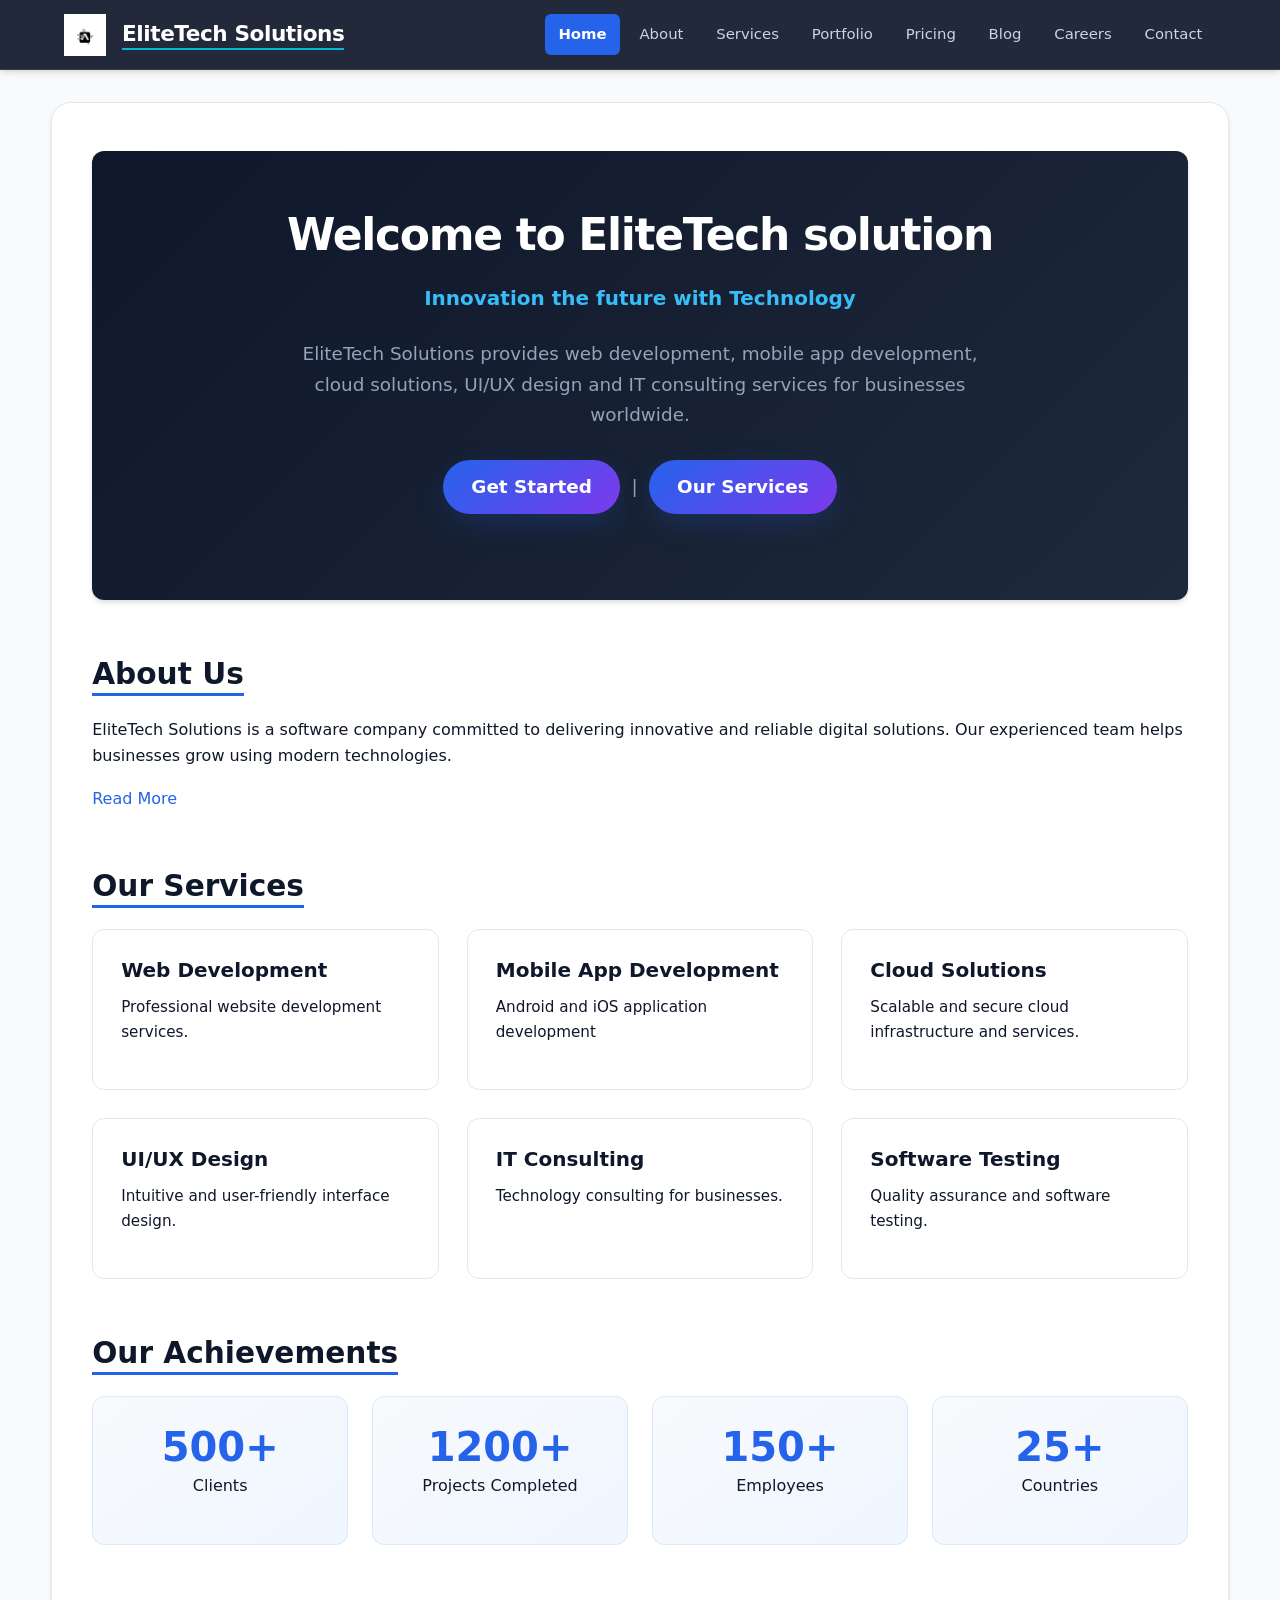
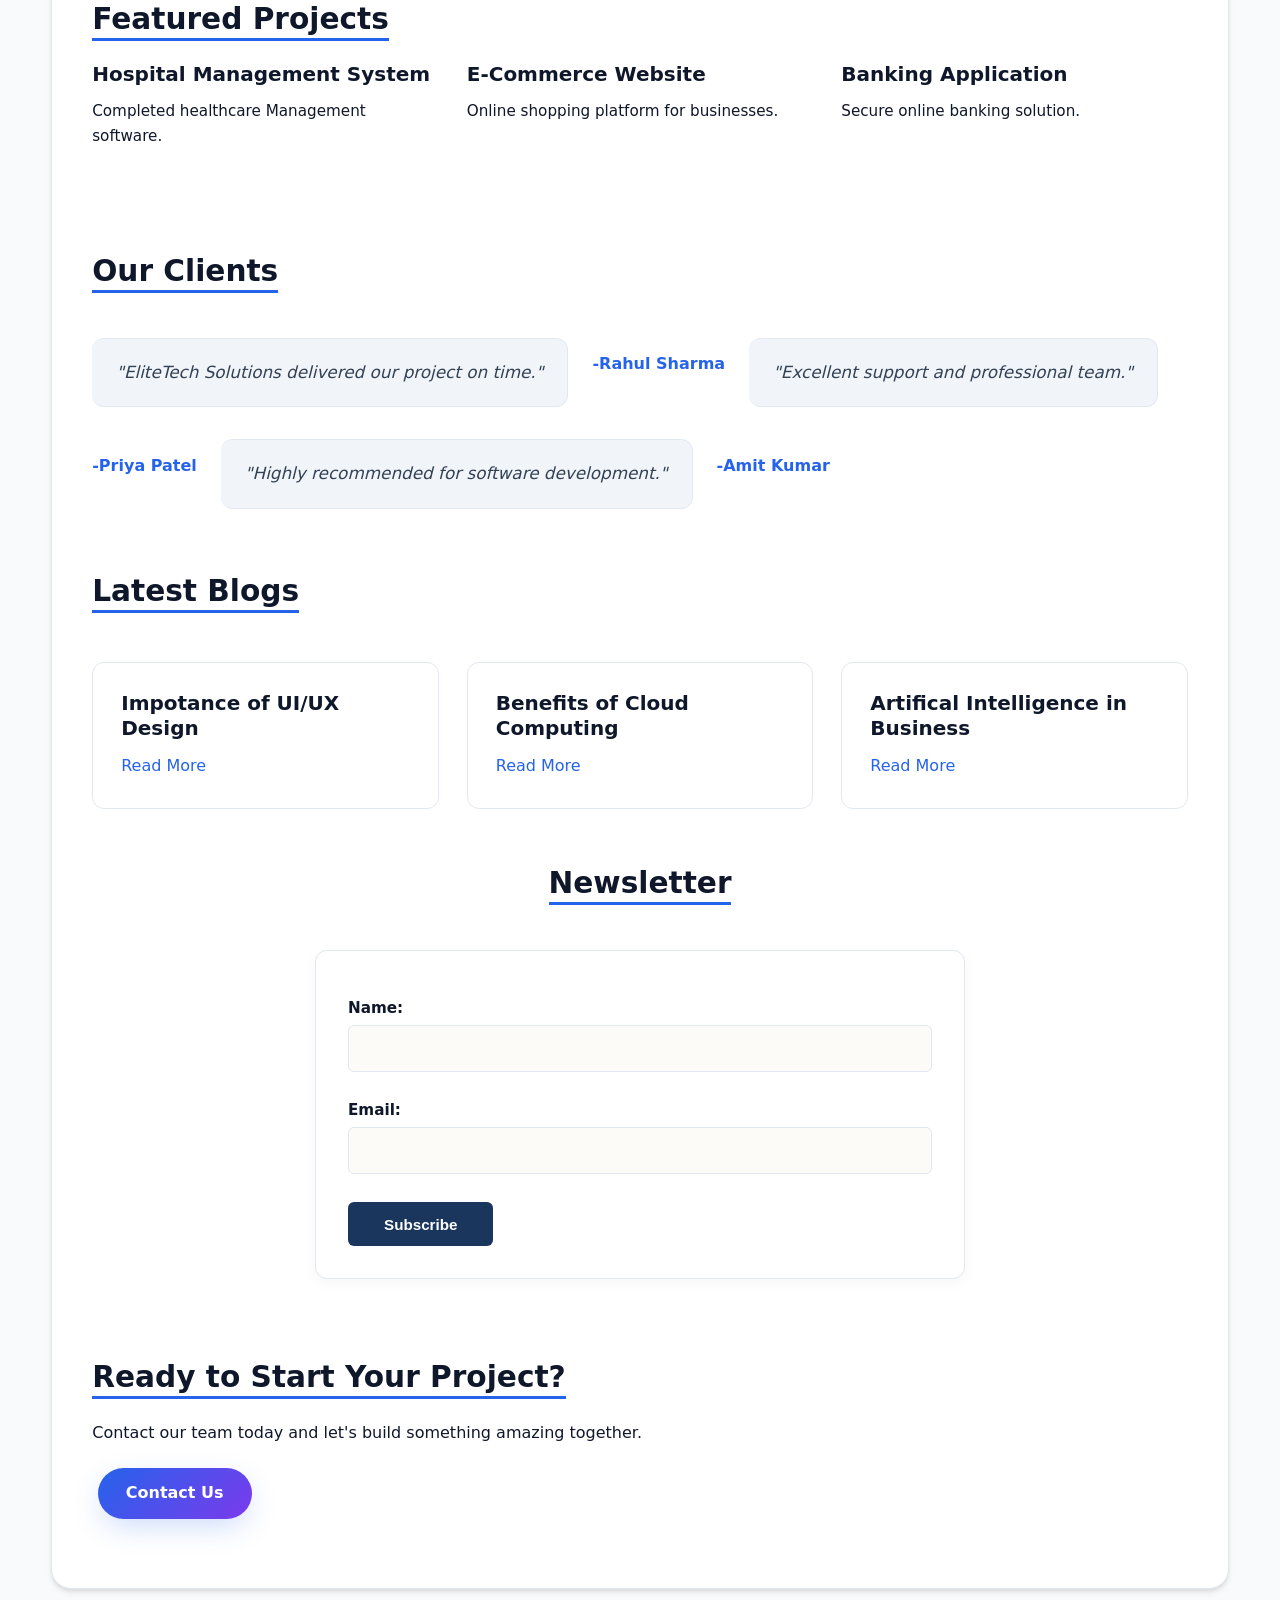
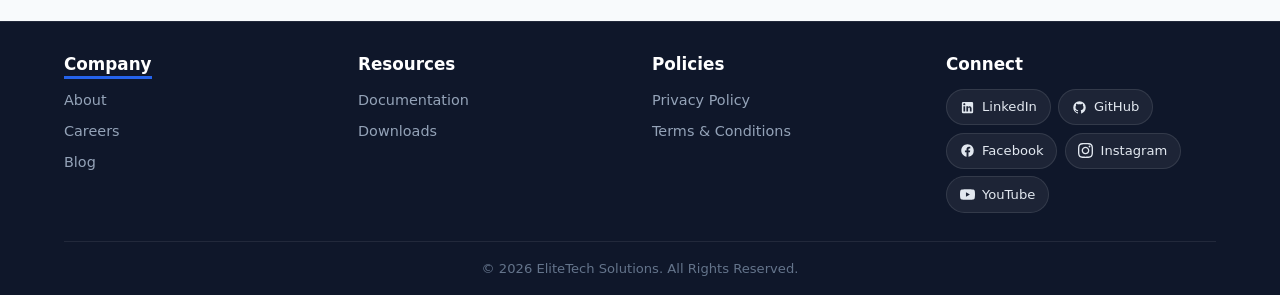
==== commit b354d8b8: "feat(ui): implement pure CSS hamburger menu, fix layouts, and align sections" ====
--- a/index.html
+++ b/index.html
@@ -22,6 +22,9 @@
            <h1><u>EliteTech Solutions</u></h1>
        </div>
 
+        <input type="checkbox" id="nav-toggle" class="nav-toggle">
+        <label for="nav-toggle" class="nav-toggle-label" aria-label="Toggle Menu">☰</label>
+
         <nav>
             <a href="index.html" class="active">Home</a>
             <a href="about.html">About</a>
--- a/assets/css/style.css
+++ b/assets/css/style.css
@@ -1,12 +1,4 @@
-/* ==========================================================================
-   EliteTech Solutions - Master Design System & Responsive Stylesheet
-   ========================================================================== */
-
-@import url('https://fonts.googleapis.com/css2?family=Inter:wght@300;400;500;600;700&family=Plus+Jakarta+Sans:wght@400;500;600;700;800&display=swap');
-
-/* --------------------------------------------------------------------------
-   1. CSS Variables & Design Tokens
-   -------------------------------------------------------------------------- */
+
 :root {
   /* Color Palette */
   --primary: #2563eb;
@@ -17,7 +9,6 @@
   --accent-gradient: linear-gradient(135deg, #2563eb 0%, #7c3aed 100%);
   --accent-gradient-hover: linear-gradient(135deg, #1d4ed8 0%, #6d28d9 100%);
   
-  /* Neutral Colors */
   --bg-main: #f8fafc;
   --bg-surface: #ffffff;
   --bg-card: #ffffff;
@@ -31,8 +22,7 @@
   
   --border-color: #e2e8f0;
   --border-hover: #cbd5e1;
-  
-  /* Social Media Brand Colors */
+
   --brand-linkedin: #0a66c2;
   --brand-github: #24292f;
   --brand-facebook: #1877f2;
@@ -40,9 +30,9 @@
   --brand-youtube: #ff0000;
   --brand-twitter: #1da1f2;
 
-  /* Typography */
-  --font-heading: 'Plus Jakarta Sans', -apple-system, BlinkMacSystemFont, sans-serif;
-  --font-body: 'Inter', -apple-system, BlinkMacSystemFont, sans-serif;
+
+  --font-heading: system-ui, -apple-system, BlinkMacSystemFont, 'Segoe UI', Roboto, Arial, sans-serif;
+  --font-body: system-ui, -apple-system, BlinkMacSystemFont, 'Segoe UI', Roboto, Arial, sans-serif;
 
   /* Shadows */
   --shadow-sm: 0 1px 2px 0 rgba(0, 0, 0, 0.05);
@@ -50,7 +40,7 @@
   --shadow-lg: 0 10px 25px -5px rgba(0, 0, 0, 0.1), 0 8px 10px -6px rgba(0, 0, 0, 0.05);
   --shadow-glow: 0 10px 30px -5px rgba(37, 99, 235, 0.25);
 
-  /* Transitions & Border Radius */
+
   --radius-sm: 6px;
   --radius-md: 12px;
   --radius-lg: 20px;
@@ -58,9 +48,6 @@
   --transition: all 0.3s cubic-bezier(0.4, 0, 0.2, 1);
 }
 
-/* --------------------------------------------------------------------------
-   2. Reset & Base Setup
-   -------------------------------------------------------------------------- */
 *, *::before, *::after {
   box-sizing: border-box;
   margin: 0;
@@ -83,7 +70,6 @@
   flex-direction: column;
 }
 
-/* Remove default underline decoration on headings if any HTML had <u> */
 u {
   text-decoration: none !important;
   border-bottom: 3px solid var(--primary);
@@ -101,9 +87,12 @@
 h2 { font-size: 1.85rem; margin-bottom: 1rem; }
 h3 { font-size: 1.35rem; margin-bottom: 0.5rem; }
 
+p, li {
+  color: var(--text-main);
+}
+
 p {
   margin-bottom: 1rem;
-  color: var(--text-muted);
 }
 
 p strong {
@@ -138,9 +127,6 @@
   margin-bottom: 1.5rem;
 }
 
-/* --------------------------------------------------------------------------
-   3. Header & Global Navigation
-   -------------------------------------------------------------------------- */
 header {
   position: sticky;
   top: 0;
@@ -193,7 +179,6 @@
   flex-wrap: wrap;
 }
 
-/* Hide plain text vertical bar separators if present */
 nav span.nav-separator,
 header nav {
   color: rgba(255, 255, 255, 0.2);
@@ -220,35 +205,37 @@
   font-weight: 600;
 }
 
-/* --------------------------------------------------------------------------
-   4. Main Content & Layout Containers
-   -------------------------------------------------------------------------- */
 main {
   flex: 1;
-  width: 100%;
+  width: 92%;
   max-width: 1240px;
-  margin: 0 auto;
-  padding: 2.5rem 1.5rem;
-}
-
-section {
+  margin: 2rem auto;
+  padding: 3rem 2.5rem;
   background: var(--bg-surface);
   border-radius: var(--radius-lg);
-  padding: 2.5rem;
-  margin-bottom: 2.5rem;
+  border: 1px solid var(--border-color);
   box-shadow: var(--shadow-md);
-  border: 1px solid var(--border-color);
-  transition: var(--transition);
-}
-
-section:hover {
-  box-shadow: var(--shadow-lg);
-}
-
-/* Section Header Styling */
+}
+
+section {
+  background: transparent;
+  border-radius: 0;
+  padding: 0;
+  margin-bottom: 3.5rem;
+  box-shadow: none;
+  border: none;
+}
+
+section:last-of-type {
+  margin-bottom: 1rem;
+}
+
+
 section > h2 {
   position: relative;
-  display: inline-block;
+  display: block;
+  grid-column: 1 / -1;
+  width: 100%;
   color: var(--text-main);
   margin-bottom: 1.5rem;
 }
@@ -257,13 +244,15 @@
   border-bottom: 3px solid var(--primary);
 }
 
-/* Hero Sections */
 #home, #hero, #error-page {
   background: linear-gradient(135deg, #0f172a 0%, #1e293b 100%);
   color: var(--text-white);
   text-align: center;
-  padding: 4rem 2rem;
+  padding: 3.5rem 2rem;
+  border-radius: var(--radius-md);
+  margin-bottom: 3.5rem;
   border: none;
+  box-shadow: var(--shadow-md);
   position: relative;
   overflow: hidden;
 }
@@ -288,7 +277,6 @@
   font-size: 1.25rem;
 }
 
-/* Common Call-to-Action Buttons */
 a.btn, .btn,
 #home p a, #hero p a, #contact a[href="contact.html"], section#hero a {
   display: inline-flex;
@@ -314,18 +302,20 @@
   background: var(--accent-gradient-hover);
 }
 
-/* --------------------------------------------------------------------------
-   5. Card Grids (Services, Portfolio, Pricing, Team, Careers, Blogs)
-   -------------------------------------------------------------------------- */
 #services ul, #projects ol, #blogs, #leadership-teams, #pricing, .grid-cards {
-  display: grid;
-  grid-template-columns: repeat(auto-fit, minmax(300px, 1fr));
-  gap: 1.75rem;
-  list-style: none;
-  margin-left: 0;
-}
-
-/* Individual Card Styling */
+  display: grid !important;
+  grid-template-columns: repeat(auto-fit, minmax(280px, 1fr)) !important;
+  gap: 1.75rem !important;
+  list-style: none !important;
+  margin-left: 0 !important;
+  padding-left: 0 !important;
+  width: 100% !important;
+}
+
+#services {
+  display: block;
+}
+
 article, section#pricing article, #leadership-teams article {
   background: var(--bg-card);
   border: 1px solid var(--border-color);
@@ -343,6 +333,24 @@
   border-color: #cbd5e1;
 }
 
+#services, #projects, #blogs {
+  transition: none;
+}
+
+#services:hover, #projects:hover, #blogs:hover {
+  box-shadow: none;
+}
+
+#services article, #projects article, #blogs article {
+  transition: none;
+}
+
+#services article:hover, #projects article:hover, #blogs article:hover {
+  transform: none;
+  box-shadow: none;
+  border-color: var(--border-color);
+}
+
 article h3 {
   color: var(--text-main);
   font-size: 1.25rem;
@@ -355,7 +363,7 @@
   flex: 1;
 }
 
-article img {
+article > img {
   border-radius: var(--radius-md);
   width: 100%;
   height: 220px;
@@ -363,9 +371,181 @@
   margin-bottom: 1.25rem;
 }
 
-/* --------------------------------------------------------------------------
-   6. Statistics & Highlights Section
-   -------------------------------------------------------------------------- */
+/* Service Card Icon Styling (Small 52px badges) */
+#services article figure {
+  margin: 0 0 1rem 0;
+  display: flex;
+  flex-direction: column;
+  align-items: flex-start;
+  gap: 0.75rem;
+}
+
+#services article figure img {
+  width: 52px !important;
+  height: 52px !important;
+  object-fit: contain !important;
+  border-radius: 12px;
+  background: var(--primary-light);
+  padding: 10px;
+  border: 1px solid #dbeafe;
+}
+
+#services article figcaption {
+  font-family: var(--font-heading);
+  font-size: 1.25rem;
+  font-weight: 700;
+  color: var(--text-main);
+}
+
+/* Portfolio Project Card Image & Title Styling */
+#projects article {
+  background: transparent;
+  border: none;
+  box-shadow: none;
+  padding: 0;
+  margin-bottom: 2rem;
+}
+
+#offices {
+  display: grid !important;
+  grid-template-columns: repeat(auto-fit, minmax(300px, 1fr)) !important;
+  gap: 1.75rem !important;
+}
+
+#offices hr, section hr, #projects hr, #case-studies hr, #pricing hr {
+  display: none !important;
+}
+
+#offices section, #offices article {
+  background: var(--bg-card) !important;
+  border: 1px solid var(--border-color) !important;
+  border-radius: var(--radius-md) !important;
+  padding: 1.75rem !important;
+  margin-bottom: 0 !important;
+  display: flex !important;
+  flex-direction: column !important;
+  height: 100% !important;
+}
+
+#offices iframe {
+  width: 100% !important;
+  height: 220px !important;
+  border-radius: var(--radius-sm) !important;
+  margin-top: 1rem !important;
+  border: 1px solid var(--border-color) !important;
+}
+
+#case-studies {
+  display: grid;
+  grid-template-columns: repeat(auto-fit, minmax(280px, 1fr));
+  gap: 1.75rem;
+}
+
+#case-studies article {
+  background: var(--bg-card);
+  border: 1px solid var(--border-color);
+  border-radius: var(--radius-md);
+  padding: 1.75rem;
+  margin-bottom: 0;
+}
+
+#projects article figure {
+  margin: 0 0 1rem 0;
+  width: 100%;
+}
+
+#projects article figure img {
+  width: 100% !important;
+  max-width: 260px !important;
+  height: 140px !important;
+  object-fit: contain !important;
+  border-radius: var(--radius-sm) !important;
+  border: none !important;
+  padding: 0 !important;
+  background: transparent !important;
+}
+
+#projects figure figcaption {
+  display: none !important; /* Prevents duplicate project name display */
+}
+
+/* Our Clients Logo Section Flexbox Alignment */
+#client-logos, #clients, .client-grid {
+  display: flex !important;
+  flex-direction: row !important;
+  flex-wrap: wrap !important;
+  align-items: center !important;
+  justify-content: flex-start !important;
+  gap: 1.5rem !important;
+}
+
+#client-logos figure, #clients figure {
+  display: flex !important;
+  flex-direction: column !important;
+  align-items: center !important;
+  justify-content: center !important;
+  background: var(--bg-surface) !important;
+  border: 1px solid var(--border-color) !important;
+  border-radius: var(--radius-md) !important;
+  padding: 1.25rem 1.75rem !important;
+  margin: 0 !important;
+  transition: var(--transition) !important;
+  min-width: 150px !important;
+  max-width: 220px !important;
+  flex: 1 1 180px !important;
+}
+
+#client-logos figure img, #clients figure img {
+  width: auto !important;
+  max-width: 130px !important;
+  height: 48px !important;
+  object-fit: contain !important;
+  margin-bottom: 0.5rem !important;
+  border: none !important;
+  background: transparent !important;
+  padding: 0 !important;
+  box-shadow: none !important;
+}
+
+#client-logos figure figcaption, #clients figure figcaption {
+  display: block !important;
+  font-size: 0.85rem !important;
+  font-weight: 600 !important;
+  color: var(--text-muted) !important;
+  text-align: center !important;
+  margin-top: 0.25rem !important;
+}
+
+/* Development Process & Standalone Diagram Figure Styling (Normal clean size) */
+#development-process figure, figure {
+  margin: 1.5rem 0;
+  display: flex;
+  flex-direction: column;
+  align-items: flex-start;
+  gap: 0.5rem;
+}
+
+#development-process figure img, section > figure img {
+  width: 100% !important;
+  max-width: 300px !important;
+  height: auto !important;
+  object-fit: contain !important;
+  border-radius: var(--radius-sm);
+  box-shadow: none;
+  border: none;
+  padding: 0;
+  background: transparent;
+}
+
+figcaption {
+  font-family: var(--font-heading);
+  font-size: 0.95rem;
+  font-weight: 600;
+  color: var(--text-muted);
+  text-align: center;
+}
+
+
 #statics ul, #statistics ul {
   display: grid;
   grid-template-columns: repeat(auto-fit, minmax(200px, 1fr));
@@ -397,17 +577,20 @@
   margin-bottom: 0.25rem;
 }
 
-/* --------------------------------------------------------------------------
-   7. Testimonials & Quote Cards
-   -------------------------------------------------------------------------- */
-#clients p, #testimonials blockquote {
+
+#testimonials hr, #client-testimonials hr {
+  display: none !important;
+}
+
+#clients p, #testimonials blockquote, blockquote {
   font-style: italic;
   font-size: 1.05rem;
   color: #334155;
   background: #f1f5f9;
   padding: 1.25rem 1.5rem;
-  border-left: 4px solid var(--primary);
-  border-radius: 0 var(--radius-md) var(--radius-md) 0;
+  border-left: none !important;
+  border: 1px solid var(--border-color);
+  border-radius: var(--radius-md);
   margin-bottom: 0.5rem;
 }
 
@@ -420,9 +603,6 @@
   text-align: right;
 }
 
-/* --------------------------------------------------------------------------
-   8. Pricing Tables & Comparison Matrix
-   -------------------------------------------------------------------------- */
 table {
   width: 100%;
   border-collapse: separate;
@@ -462,7 +642,6 @@
   font-weight: 500;
 }
 
-/* Horizontal scroll container for tables on small screens */
 .table-responsive {
   width: 100%;
   overflow-x: auto;
@@ -470,23 +649,119 @@
   margin-bottom: 1.5rem;
 }
 
-/* --------------------------------------------------------------------------
-   9. Forms & Inputs (Contact, Newsletter, Careers, Search)
-   -------------------------------------------------------------------------- */
+/* Center Newsletter, Job Application & Contact Forms */
+#newsletter, section#newsletter, #job-application, section#job-application {
+  display: flex !important;
+  flex-direction: column !important;
+  align-items: center !important;
+  text-align: center !important;
+}
+
+#newsletter h2, #newsletter p, #job-application h2, #job-application p {
+  text-align: center !important;
+  margin-left: auto !important;
+  margin-right: auto !important;
+}
+
+#newsletter form, #job-application form {
+  margin: 1.5rem auto !important;
+  text-align: left !important;
+}
+
+/* Form Controls & Card Box Styling */
+form br {
+  display: none !important;
+}
+
 form {
   max-width: 650px;
-  margin: 0 auto;
-  display: flex;
-  flex-direction: column;
-  gap: 1.25rem;
+  margin: 1.5rem auto;
+  display: flex !important;
+  flex-direction: row !important;
+  flex-wrap: wrap !important;
+  align-items: center !important;
+  gap: 0 !important;
+  width: 100%;
+  background: #ffffff;
+  border: 1px solid var(--border-color);
+  border-radius: var(--radius-md);
+  padding: 2rem;
+  box-shadow: 0 4px 15px rgba(0, 0, 0, 0.04);
+}
+
+form > label,
+form > input[type="text"],
+form > input[type="email"],
+form > input[type="tel"],
+form > input[type="url"],
+form > input[type="file"],
+form > input[type="number"],
+form > select,
+form > textarea {
+  flex: 0 0 100% !important;
+  width: 100% !important;
+}
+
+input[type="submit"],
+button[type="submit"] {
+  background: #1b365d !important;
+  color: #ffffff !important;
+  font-weight: 700;
+  font-size: 0.95rem;
+  padding: 0.85rem 2.25rem;
+  border: none !important;
+  border-radius: var(--radius-sm);
+  cursor: pointer;
+  box-shadow: none !important;
+  transition: var(--transition);
+  margin-top: 1rem !important;
+  margin-right: 0.75rem !important;
+  flex: 0 0 auto !important;
+  width: auto !important;
+}
+
+input[type="submit"]:hover,
+button[type="submit"]:hover {
+  background: #0f2442 !important;
+  transform: translateY(-1px);
+}
+
+input[type="reset"],
+button[type="reset"] {
+  background: #ffffff !important;
+  color: #334155 !important;
+  font-weight: 600;
+  font-size: 0.95rem;
+  padding: 0.85rem 1.75rem;
+  border: 1.5px solid #e2e8f0 !important;
+  border-radius: var(--radius-sm);
+  cursor: pointer;
+  transition: var(--transition);
+  margin-top: 1rem !important;
+  flex: 0 0 auto !important;
+  width: auto !important;
+}
+
+.form-grid, form.grid-form {
+  display: grid;
+  grid-template-columns: repeat(auto-fit, minmax(260px, 1fr));
+  gap: 1rem 1.5rem;
+  width: 100%;
 }
 
 label {
-  font-weight: 600;
+  font-weight: 700;
   color: var(--text-main);
   font-size: 0.95rem;
+  margin-top: 0.85rem;
   margin-bottom: 0.25rem;
-  display: inline-block;
+  display: block;
+  width: 100%;
+}
+
+label span.required, label.required::after {
+  content: " *";
+  color: #ef4444;
 }
 
 input[type="text"],
@@ -494,16 +769,18 @@
 input[type="tel"],
 input[type="url"],
 input[type="file"],
+input[type="number"],
 select,
 textarea {
   width: 100%;
   padding: 0.85rem 1.15rem;
-  border: 1.5px solid var(--border-color);
+  border: 1.5px solid #e2e8f0;
   border-radius: var(--radius-sm);
   font-family: var(--font-body);
   font-size: 0.95rem;
   color: var(--text-main);
-  background-color: var(--bg-surface);
+  background-color: #fdfbf7; /* Warm soft background matching user screenshot */
+  margin-bottom: 0.75rem;
   transition: var(--transition);
 }
 
@@ -514,65 +791,21 @@
 select:focus,
 textarea:focus {
   outline: none;
-  border-color: var(--primary);
-  box-shadow: 0 0 0 4px rgba(37, 99, 235, 0.15);
-}
-
-input[type="submit"],
-button[type="submit"] {
-  background: var(--accent-gradient);
-  color: var(--text-white);
-  font-weight: 600;
-  font-size: 1rem;
-  padding: 0.9rem 2rem;
-  border: none;
-  border-radius: var(--radius-full);
-  cursor: pointer;
-  box-shadow: var(--shadow-glow);
-  transition: var(--transition);
-  align-self: flex-start;
-}
-
-input[type="submit"]:hover,
-button[type="submit"]:hover {
-  background: var(--accent-gradient-hover);
-  transform: translateY(-2px);
-}
-
-input[type="reset"] {
-  background: transparent;
-  color: var(--text-muted);
-  font-weight: 500;
-  padding: 0.75rem 1.5rem;
-  border: 1px solid var(--border-color);
-  border-radius: var(--radius-full);
-  cursor: pointer;
-  transition: var(--transition);
-  align-self: flex-start;
-}
-
-input[type="reset"]:hover {
-  background: var(--border-color);
-  color: var(--text-main);
-}
-
-/* Inline Newsletter Form */
-#newsletter form {
-  flex-direction: row;
-  align-items: center;
-  flex-wrap: wrap;
-  gap: 0.75rem;
-}
-
-#newsletter input[type="email"],
-#newsletter input[type="text"] {
-  flex: 1;
-  min-width: 240px;
-}
-
-/* --------------------------------------------------------------------------
-   10. Accordion / FAQ Section (<details> & <summary>)
-   -------------------------------------------------------------------------- */
+  border-color: #1b365d;
+  background-color: #ffffff;
+  box-shadow: 0 0 0 3px rgba(27, 54, 93, 0.12);
+}
+
+textarea {
+  resize: vertical;
+  min-height: 130px;
+}
+
+
+
+
+
+
 details {
   background: var(--bg-surface);
   border: 1px solid var(--border-color);
@@ -602,13 +835,11 @@
   color: var(--text-muted);
 }
 
-/* --------------------------------------------------------------------------
-   11. Footer & Connect Section with SVG Icons
-   -------------------------------------------------------------------------- */
+
 footer {
   background: var(--bg-dark);
   color: #94a3b8;
-  padding: 3.5rem 5% 2rem 5%;
+  padding: 2rem 5% 1rem 5%;
   margin-top: auto;
   border-top: 1px solid rgba(255, 255, 255, 0.08);
 }
@@ -621,19 +852,20 @@
 footer {
   display: flex;
   flex-direction: column;
-  gap: 2rem;
+  gap: 1rem;
 }
 
 footer .footer-grid {
   display: grid;
-  grid-template-columns: repeat(auto-fit, minmax(200px, 1fr));
-  gap: 2.5rem;
+  grid-template-columns: repeat(auto-fit, minmax(180px, 1fr));
+  gap: 1.5rem;
+  align-items: start;
 }
 
 footer h3 {
   color: var(--text-white);
-  font-size: 1.1rem;
-  margin-bottom: 1.25rem;
+  font-size: 1.05rem;
+  margin-bottom: 0.85rem;
   font-weight: 700;
 }
 
@@ -641,14 +873,14 @@
   display: flex;
   flex-direction: column;
   align-items: flex-start;
-  gap: 0.6rem;
+  gap: 0.45rem;
 }
 
 footer nav a {
   color: #94a3b8;
   padding: 0;
   font-weight: 400;
-  font-size: 0.95rem;
+  font-size: 0.9rem;
 }
 
 footer nav a:hover {
@@ -657,11 +889,12 @@
   transform: translateX(4px);
 }
 
-/* Connect / Social Section Styling (Explicit User Request!) */
+
 .social-connect-list {
   display: flex;
+  flex-direction: row;
   flex-wrap: wrap;
-  gap: 0.75rem;
+  gap: 0.45rem;
   list-style: none;
   margin-left: 0;
   padding: 0;
@@ -670,12 +903,12 @@
 .social-link {
   display: inline-flex;
   align-items: center;
-  gap: 0.65rem;
+  gap: 0.45rem;
   background: rgba(255, 255, 255, 0.06);
   color: #e2e8f0 !important;
-  padding: 0.6rem 1.1rem;
+  padding: 0.4rem 0.8rem;
   border-radius: var(--radius-full);
-  font-size: 0.9rem;
+  font-size: 0.82rem;
   font-weight: 500;
   border: 1px solid rgba(255, 255, 255, 0.1);
   transition: var(--transition);
@@ -683,20 +916,20 @@
 }
 
 .social-link svg {
-  width: 18px;
-  height: 18px;
+  width: 15px;
+  height: 15px;
   fill: currentColor;
   transition: var(--transition);
   flex-shrink: 0;
 }
 
 .social-link:hover {
-  transform: translateY(-3px);
+  transform: translateY(-2px);
   color: var(--text-white) !important;
-  box-shadow: 0 4px 15px rgba(0, 0, 0, 0.25);
-}
-
-/* Specific Social Brand Colors on Hover */
+  box-shadow: 0 3px 10px rgba(0, 0, 0, 0.25);
+}
+
+
 .social-link.linkedin:hover { background: var(--brand-linkedin); border-color: var(--brand-linkedin); }
 .social-link.github:hover { background: var(--brand-github); border-color: var(--brand-github); }
 .social-link.facebook:hover { background: var(--brand-facebook); border-color: var(--brand-facebook); }
@@ -707,15 +940,14 @@
 footer p:last-child {
   text-align: center;
   border-top: 1px solid rgba(255, 255, 255, 0.08);
-  padding-top: 1.75rem;
-  margin-top: 1.5rem;
+  padding-top: 1rem;
+  margin-top: 0.75rem;
+  margin-bottom: 0;
   color: #64748b;
-  font-size: 0.88rem;
-}
-
-/* --------------------------------------------------------------------------
-   12. Responsive Breakpoints & Mobile Optimization
-   -------------------------------------------------------------------------- */
+  font-size: 0.82rem;
+}
+
+
 @media (max-width: 992px) {
   header {
     flex-direction: column;
@@ -733,27 +965,80 @@
   }
 }
 
+/* Pure CSS Hamburger Checkbox Hack */
+.nav-toggle {
+  display: none !important;
+}
+
+.nav-toggle-label {
+  display: none;
+  background: rgba(255, 255, 255, 0.1);
+  border: 1px solid rgba(255, 255, 255, 0.2);
+  color: #ffffff;
+  font-size: 1.5rem;
+  width: 42px;
+  height: 42px;
+  border-radius: 6px;
+  cursor: pointer;
+  align-items: center;
+  justify-content: center;
+  user-select: none;
+  transition: all 0.3s ease;
+}
+
+.nav-toggle-label:hover {
+  background: rgba(255, 255, 255, 0.25);
+}
+
 @media (max-width: 768px) {
   main {
-    padding: 1.5rem 1rem;
-  }
-  
-  section {
-    padding: 1.5rem;
-    border-radius: var(--radius-md);
+    padding: 1.75rem 1.25rem;
+    width: 95%;
+    margin: 1rem auto;
   }
 
   header {
-    padding: 1rem;
+    display: flex !important;
+    flex-direction: row !important;
+    flex-wrap: wrap !important;
+    align-items: center !important;
+    justify-content: space-between !important;
+    padding: 0.85rem 1.25rem !important;
+    position: sticky !important;
+    top: 0 !important;
+    z-index: 1000 !important;
+  }
+
+  .nav-toggle-label {
+    display: flex !important;
+  }
+
+  header nav {
+    display: none !important;
+    width: 100% !important;
+    flex-direction: column !important;
+    align-items: stretch !important;
+    background: #0f172a !important;
+    padding: 0.75rem !important;
+    margin-top: 0.75rem !important;
+    border-radius: 12px !important;
+    box-shadow: 0 10px 25px rgba(0, 0, 0, 0.5) !important;
+    border: 1px solid rgba(255, 255, 255, 0.1) !important;
+  }
+
+  .nav-toggle:checked ~ nav {
+    display: flex !important;
+  }
+
+  header nav a {
+    padding: 0.75rem 1rem !important;
+    text-align: left !important;
+    width: 100% !important;
+    border-bottom: 1px solid rgba(255, 255, 255, 0.05) !important;
   }
 
   .header-brand h1 {
     font-size: 1.15rem;
-  }
-
-  nav a {
-    font-size: 0.85rem;
-    padding: 0.4rem 0.65rem;
   }
 
   #home, #hero, #error-page {
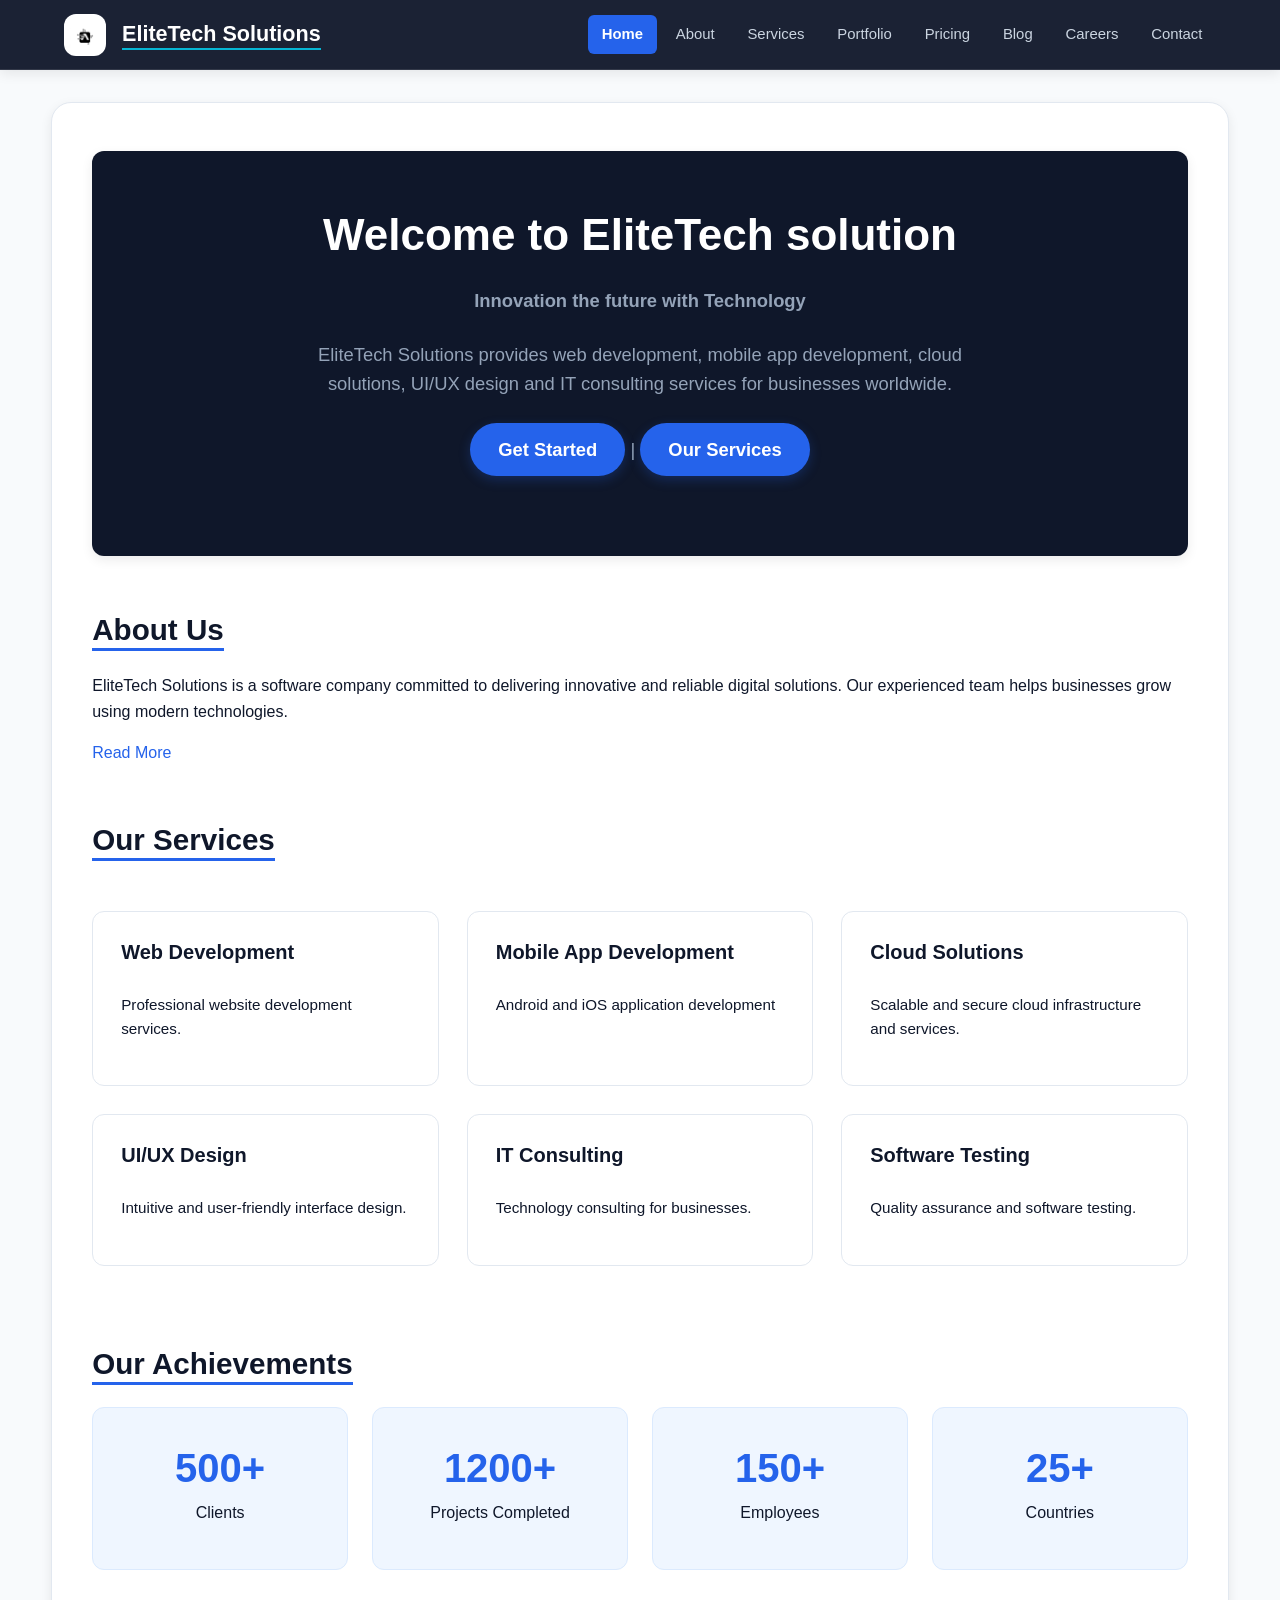
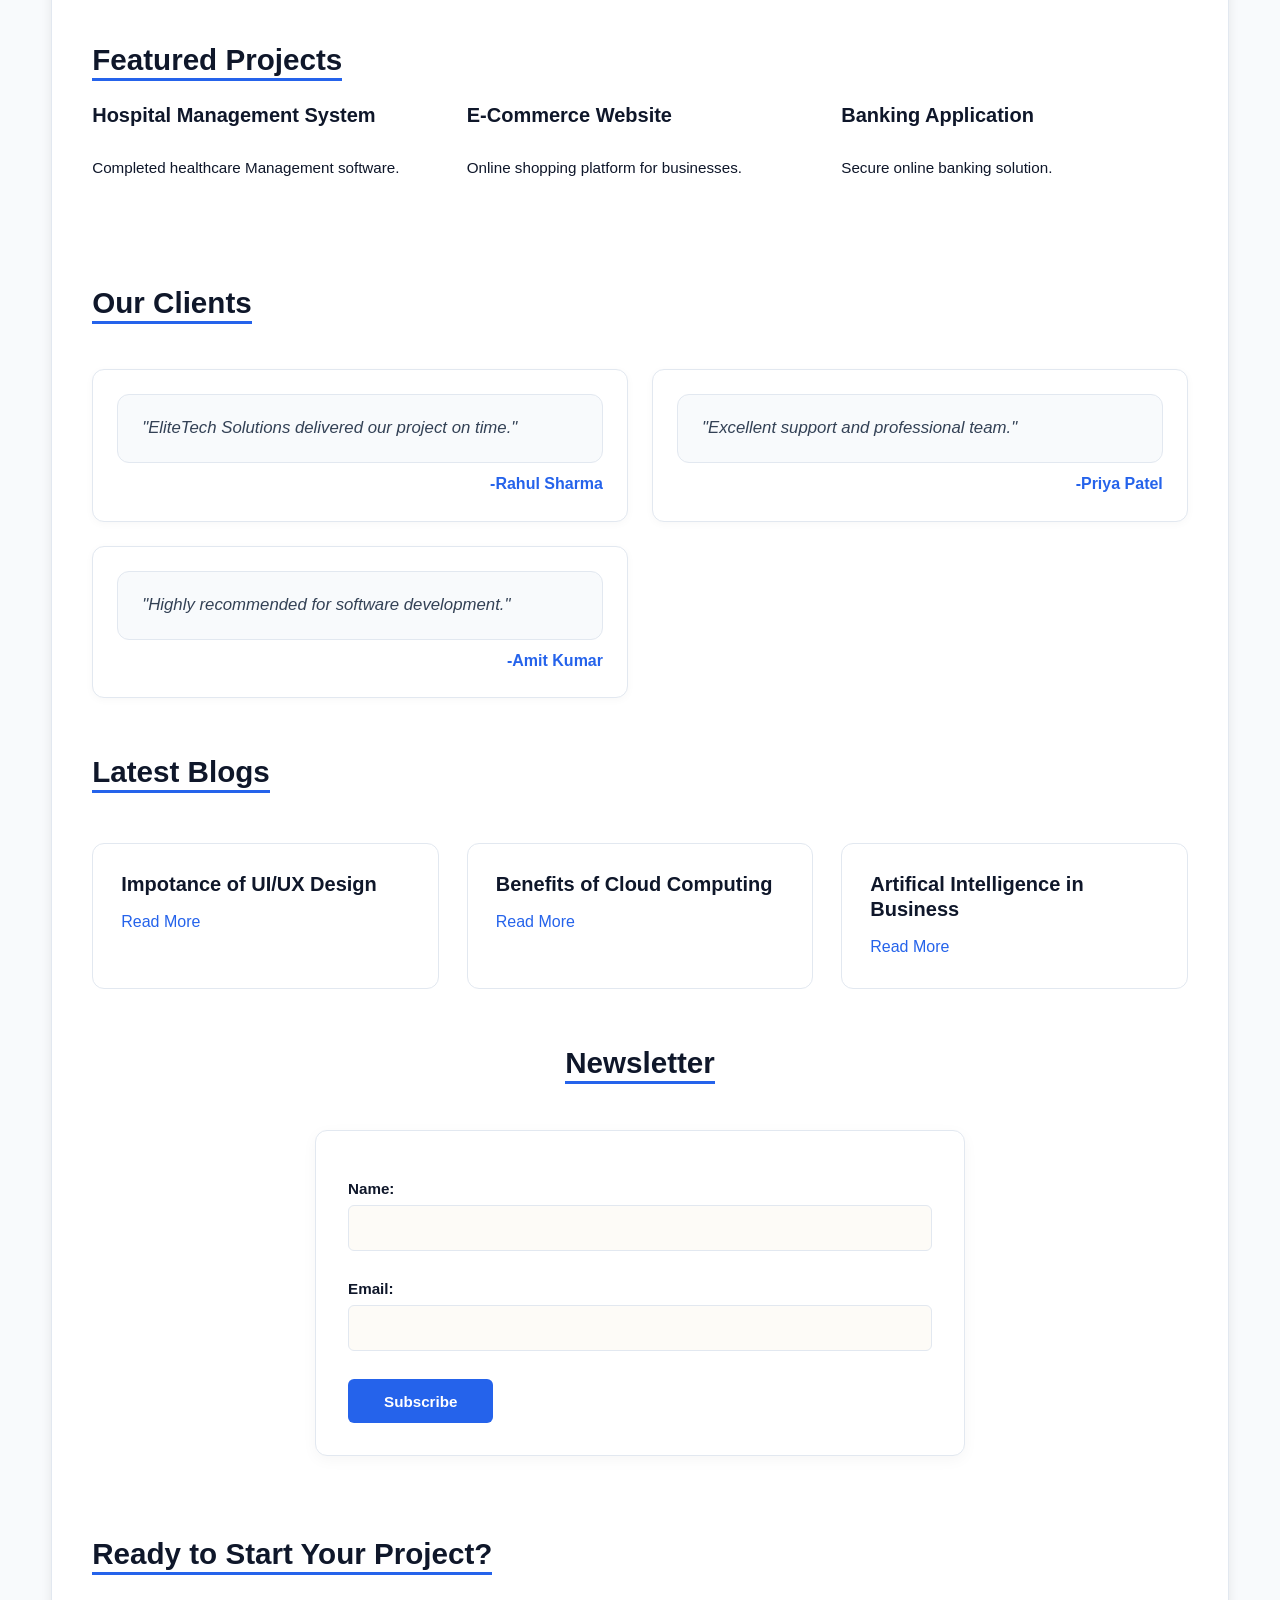
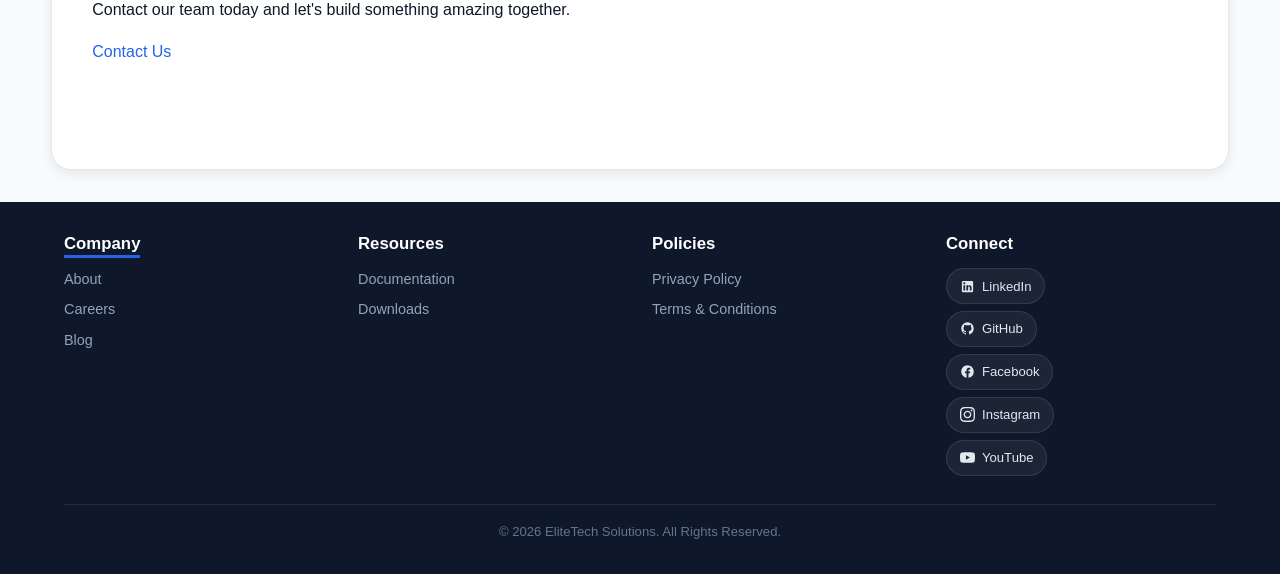
==== commit 3a112ba0: "feat: improve page layouts and section alignment" ====
--- a/index.html
+++ b/index.html
@@ -136,14 +136,21 @@
 
     <section id="clients">
         <h2><u>Our Clients</u></h2>
-        <p>"EliteTech Solutions delivered our project on time."</p>
-        <i> -Rahul Sharma</i>
-
-        <p>"Excellent support and professional team."</p>
-        <i> -Priya Patel</i>
-
-        <p> "Highly recommended for software development."</p>
-        <i> -Amit Kumar</i>
+        
+        <div class="testimonial-card">
+            <p>"EliteTech Solutions delivered our project on time."</p>
+            <i>-Rahul Sharma</i>
+        </div>
+
+        <div class="testimonial-card">
+            <p>"Excellent support and professional team."</p>
+            <i>-Priya Patel</i>
+        </div>
+
+        <div class="testimonial-card">
+            <p>"Highly recommended for software development."</p>
+            <i>-Amit Kumar</i>
+        </div>
     </section>
 
     <section id="blogs">
--- a/assets/css/style.css
+++ b/assets/css/style.css
@@ -1,54 +1,33 @@
+/* ==========================================================================
+   EliteTech Solutions - Comprehensive CSS with Explicit Flexbox & Grid Systems
+   ========================================================================== */
 
 :root {
   /* Color Palette */
   --primary: #2563eb;
   --primary-hover: #1d4ed8;
   --primary-light: #eff6ff;
-  --secondary: #4f46e5;
-  --accent: #06b6d4;
-  --accent-gradient: linear-gradient(135deg, #2563eb 0%, #7c3aed 100%);
-  --accent-gradient-hover: linear-gradient(135deg, #1d4ed8 0%, #6d28d9 100%);
-  
   --bg-main: #f8fafc;
   --bg-surface: #ffffff;
   --bg-card: #ffffff;
   --bg-dark: #0f172a;
-  --bg-dark-surface: #1e293b;
-  
   --text-main: #0f172a;
   --text-muted: #64748b;
-  --text-light: #94a3b8;
   --text-white: #ffffff;
-  
   --border-color: #e2e8f0;
-  --border-hover: #cbd5e1;
-
-  --brand-linkedin: #0a66c2;
-  --brand-github: #24292f;
-  --brand-facebook: #1877f2;
-  --brand-instagram: #e4405f;
-  --brand-youtube: #ff0000;
-  --brand-twitter: #1da1f2;
-
-
-  --font-heading: system-ui, -apple-system, BlinkMacSystemFont, 'Segoe UI', Roboto, Arial, sans-serif;
-  --font-body: system-ui, -apple-system, BlinkMacSystemFont, 'Segoe UI', Roboto, Arial, sans-serif;
-
-  /* Shadows */
-  --shadow-sm: 0 1px 2px 0 rgba(0, 0, 0, 0.05);
-  --shadow-md: 0 4px 6px -1px rgba(0, 0, 0, 0.1), 0 2px 4px -1px rgba(0, 0, 0, 0.06);
-  --shadow-lg: 0 10px 25px -5px rgba(0, 0, 0, 0.1), 0 8px 10px -6px rgba(0, 0, 0, 0.05);
-  --shadow-glow: 0 10px 30px -5px rgba(37, 99, 235, 0.25);
-
-
+
+  /* Basic Tokens */
   --radius-sm: 6px;
   --radius-md: 12px;
   --radius-lg: 20px;
-  --radius-full: 9999px;
-  --transition: all 0.3s cubic-bezier(0.4, 0, 0.2, 1);
-}
-
-*, *::before, *::after {
+  --shadow-sm: 0 1px 3px rgba(0, 0, 0, 0.08);
+  --shadow-md: 0 4px 12px rgba(0, 0, 0, 0.08);
+  --shadow-lg: 0 10px 25px rgba(0, 0, 0, 0.12);
+  --transition: all 0.3s ease;
+}
+
+/* Reset Base Styles */
+* {
   box-sizing: border-box;
   margin: 0;
   padding: 0;
@@ -60,24 +39,17 @@
 }
 
 body {
-  font-family: var(--font-body);
+  font-family: Arial, sans-serif;
   background-color: var(--bg-main);
   color: var(--text-main);
-  line-height: 1.65;
-  -webkit-font-smoothing: antialiased;
+  line-height: 1.6;
   min-height: 100vh;
   display: flex;
   flex-direction: column;
 }
 
-u {
-  text-decoration: none !important;
-  border-bottom: 3px solid var(--primary);
-  padding-bottom: 2px;
-}
-
+/* Typography & Headings */
 h1, h2, h3, h4, h5, h6 {
-  font-family: var(--font-heading);
   color: var(--text-main);
   font-weight: 700;
   line-height: 1.25;
@@ -89,14 +61,13 @@
 
 p, li {
   color: var(--text-main);
-}
-
-p {
   margin-bottom: 1rem;
 }
 
-p strong {
-  color: var(--text-main);
+u {
+  text-decoration: none;
+  border-bottom: 3px solid var(--primary);
+  padding-bottom: 2px;
 }
 
 a {
@@ -127,13 +98,14 @@
   margin-bottom: 1.5rem;
 }
 
+/* --------------------------------------------------------------------------
+   Header & Navigation Bar (Flexbox)
+   -------------------------------------------------------------------------- */
 header {
   position: sticky;
   top: 0;
   z-index: 1000;
-  background: rgba(15, 23, 42, 0.92);
-  backdrop-filter: blur(12px);
-  -webkit-backdrop-filter: blur(12px);
+  background: rgba(15, 23, 42, 0.95);
   border-bottom: 1px solid rgba(255, 255, 255, 0.1);
   padding: 0.85rem 5%;
   display: flex;
@@ -152,7 +124,6 @@
 .header-brand img {
   height: 42px;
   width: auto;
-  border-radius: 0;
   object-fit: contain;
   transition: var(--transition);
 }
@@ -165,11 +136,10 @@
   font-size: 1.35rem;
   color: var(--text-white);
   font-weight: 800;
-  letter-spacing: -0.02em;
 }
 
 .header-brand h1 u {
-  border-bottom: 2px solid var(--accent);
+  border-bottom: 2px solid #06b6d4;
 }
 
 nav {
@@ -177,11 +147,6 @@
   align-items: center;
   gap: 0.35rem;
   flex-wrap: wrap;
-}
-
-nav span.nav-separator,
-header nav {
-  color: rgba(255, 255, 255, 0.2);
 }
 
 nav a {
@@ -191,12 +156,11 @@
   padding: 0.5rem 0.85rem;
   border-radius: var(--radius-sm);
   transition: var(--transition);
-  display: inline-block;
 }
 
 nav a:hover {
   color: var(--text-white);
-  background: rgba(255, 255, 255, 0.1);
+  background: rgba(255, 255, 255, 0.15);
 }
 
 nav a.active {
@@ -205,6 +169,9 @@
   font-weight: 600;
 }
 
+/* --------------------------------------------------------------------------
+   Main Container Box & Section Headings (Full Width New Line Layout)
+   -------------------------------------------------------------------------- */
 main {
   flex: 1;
   width: 92%;
@@ -217,51 +184,104 @@
   box-shadow: var(--shadow-md);
 }
 
-section {
-  background: transparent;
-  border-radius: 0;
-  padding: 0;
-  margin-bottom: 3.5rem;
-  box-shadow: none;
-  border: none;
-}
-
-section:last-of-type {
-  margin-bottom: 1rem;
-}
-
+main > section, section {
+  width: 100% !important;
+  display: block !important;
+  clear: both !important;
+  margin-bottom: 3.5rem !important;
+}
+
+/* About Page 2-Column Compact Grid Layout */
+.about-grid {
+  display: grid !important;
+  grid-template-columns: repeat(auto-fit, minmax(280px, 1fr)) !important;
+  gap: 1.25rem !important;
+  margin-bottom: 1.5rem !important;
+  width: 100% !important;
+}
+
+.about-grid section {
+  background: var(--bg-surface) !important;
+  border: 1px solid var(--border-color) !important;
+  border-radius: var(--radius-md) !important;
+  padding: 1.25rem 1.5rem !important;
+  margin-bottom: 0 !important;
+  box-shadow: 0 2px 8px rgba(0, 0, 0, 0.03) !important;
+  transition: var(--transition) !important;
+  display: flex !important;
+  flex-direction: column !important;
+}
+
+/* Remove outer card box from Company Podcast */
+#podcast, .about-grid #podcast {
+  background: transparent !important;
+  border: none !important;
+  box-shadow: none !important;
+  padding: 0 !important;
+}
+
+#podcast:hover, .about-grid #podcast:hover {
+  transform: none !important;
+  box-shadow: none !important;
+}
+
+.about-grid section h2 {
+  font-size: 1.35rem !important;
+  margin-bottom: 0.75rem !important;
+}
+
+.about-grid section p,
+.about-grid section ul {
+  margin-bottom: 0.25rem !important;
+}
+
+.about-grid section:hover {
+  transform: translateY(-3px) !important;
+  box-shadow: var(--shadow-md) !important;
+  border-color: #cbd5e1 !important;
+}
+
+.about-grid iframe {
+  width: 100% !important;
+  height: 220px !important;
+  border-radius: var(--radius-sm) !important;
+  border: 1px solid var(--border-color) !important;
+  margin-top: 0.5rem !important;
+}
+
+.about-grid audio {
+  width: 100% !important;
+  margin-top: 0.75rem !important;
+}
 
 section > h2 {
-  position: relative;
-  display: block;
-  grid-column: 1 / -1;
-  width: 100%;
+  display: block !important;
+  grid-column: 1 / -1 !important;
+  width: 100% !important;
   color: var(--text-main);
-  margin-bottom: 1.5rem;
-}
-
-section > h2 u {
-  border-bottom: 3px solid var(--primary);
-}
-
+  margin-bottom: 1.5rem !important;
+}
+
+/* --------------------------------------------------------------------------
+   Hero / Welcome Banner (Flexbox Layout)
+   -------------------------------------------------------------------------- */
 #home, #hero, #error-page {
-  background: linear-gradient(135deg, #0f172a 0%, #1e293b 100%);
+  background: #0f172a;
   color: var(--text-white);
   text-align: center;
   padding: 3.5rem 2rem;
   border-radius: var(--radius-md);
   margin-bottom: 3.5rem;
-  border: none;
   box-shadow: var(--shadow-md);
-  position: relative;
-  overflow: hidden;
+  display: flex;
+  flex-direction: column;
+  align-items: center;
+  justify-content: center;
 }
 
 #home h2, #hero h2, #error-page h2 {
   color: var(--text-white);
   font-size: 2.75rem;
-  font-weight: 800;
-  letter-spacing: -0.03em;
   margin-bottom: 1.25rem;
 }
 
@@ -272,140 +292,220 @@
   margin: 0 auto 1.5rem auto;
 }
 
-#home p strong, #hero p strong {
-  color: #38bdf8;
-  font-size: 1.25rem;
-}
-
-a.btn, .btn,
-#home p a, #hero p a, #contact a[href="contact.html"], section#hero a {
+a.btn, .btn, #home p a, #hero p a {
   display: inline-flex;
   align-items: center;
-  justify-content: center;
   gap: 0.5rem;
-  background: var(--accent-gradient);
+  background: var(--primary);
   color: var(--text-white) !important;
   font-weight: 600;
   padding: 0.75rem 1.75rem;
-  border-radius: var(--radius-full);
-  box-shadow: var(--shadow-glow);
+  border-radius: 999px;
   transition: var(--transition);
   border: none;
   cursor: pointer;
-  margin: 0.35rem;
-}
-
-a.btn:hover, .btn:hover,
-#home p a:hover, #hero p a:hover, #contact a[href="contact.html"]:hover, section#hero a:hover {
+  box-shadow: 0 4px 12px rgba(37, 99, 235, 0.25);
+}
+
+a.btn:hover, .btn:hover, #home p a:hover, #hero p a:hover {
+  background: var(--primary-hover);
   transform: translateY(-2px);
-  box-shadow: 0 15px 35px -5px rgba(37, 99, 235, 0.4);
-  background: var(--accent-gradient-hover);
-}
-
-#services ul, #projects ol, #blogs, #leadership-teams, #pricing, .grid-cards {
+  box-shadow: 0 8px 20px rgba(37, 99, 235, 0.35);
+}
+
+/* --------------------------------------------------------------------------
+   1. Services Section Grid & Flexbox Alignment (services.html & index.html)
+   -------------------------------------------------------------------------- */
+#services {
+  display: grid !important;
+  grid-template-columns: repeat(auto-fit, minmax(280px, 1fr)) !important;
+  gap: 1.75rem !important;
+  width: 100% !important;
+}
+
+#services > h2 {
+  grid-column: 1 / -1 !important;
+  width: 100% !important;
+  margin-bottom: 1.5rem !important;
+}
+
+#services ul {
   display: grid !important;
   grid-template-columns: repeat(auto-fit, minmax(280px, 1fr)) !important;
   gap: 1.75rem !important;
   list-style: none !important;
   margin-left: 0 !important;
   padding-left: 0 !important;
-  width: 100% !important;
-}
-
-#services {
-  display: block;
-}
-
-article, section#pricing article, #leadership-teams article {
-  background: var(--bg-card);
-  border: 1px solid var(--border-color);
-  border-radius: var(--radius-md);
-  padding: 1.75rem;
-  transition: var(--transition);
-  display: flex;
-  flex-direction: column;
-  height: 100%;
-}
-
-article:hover, section#pricing article:hover, #leadership-teams article:hover {
-  transform: translateY(-6px);
-  box-shadow: var(--shadow-lg);
-  border-color: #cbd5e1;
-}
-
-#services, #projects, #blogs {
-  transition: none;
-}
-
-#services:hover, #projects:hover, #blogs:hover {
-  box-shadow: none;
-}
-
-#services article, #projects article, #blogs article {
-  transition: none;
-}
-
-#services article:hover, #projects article:hover, #blogs article:hover {
-  transform: none;
-  box-shadow: none;
-  border-color: var(--border-color);
-}
-
-article h3 {
-  color: var(--text-main);
-  font-size: 1.25rem;
-  font-weight: 700;
-  margin-bottom: 0.75rem;
-}
-
-article p {
-  font-size: 0.95rem;
-  flex: 1;
-}
-
-article > img {
-  border-radius: var(--radius-md);
-  width: 100%;
-  height: 220px;
-  object-fit: cover;
-  margin-bottom: 1.25rem;
-}
-
-/* Service Card Icon Styling (Small 52px badges) */
+  grid-column: 1 / -1 !important;
+  width: 100% !important;
+}
+
+#services article {
+  background: var(--bg-surface) !important;
+  border: 1px solid var(--border-color) !important;
+  border-radius: var(--radius-md) !important;
+  padding: 1.75rem !important;
+  display: flex !important;
+  flex-direction: column !important;
+  height: 100% !important;
+  transition: var(--transition) !important;
+}
+
+#services article:hover {
+  transform: translateY(-5px) !important;
+  box-shadow: var(--shadow-lg) !important;
+  border-color: #cbd5e1 !important;
+}
+
 #services article figure {
-  margin: 0 0 1rem 0;
-  display: flex;
-  flex-direction: column;
-  align-items: flex-start;
-  gap: 0.75rem;
+  display: flex !important;
+  flex-direction: row !important;
+  align-items: center !important;
+  gap: 0.75rem !important;
+  margin-bottom: 1rem !important;
 }
 
 #services article figure img {
   width: 52px !important;
   height: 52px !important;
   object-fit: contain !important;
-  border-radius: 12px;
-  background: var(--primary-light);
-  padding: 10px;
-  border: 1px solid #dbeafe;
-}
-
-#services article figcaption {
-  font-family: var(--font-heading);
-  font-size: 1.25rem;
-  font-weight: 700;
-  color: var(--text-main);
-}
-
-/* Portfolio Project Card Image & Title Styling */
+  border-radius: 12px !important;
+  background: var(--primary-light) !important;
+  padding: 10px !important;
+  border: 1px solid #dbeafe !important;
+}
+
+#services article figure figcaption {
+  font-size: 1.25rem !important;
+  font-weight: 700 !important;
+  color: var(--text-main) !important;
+  margin: 0 !important;
+}
+
+/* --------------------------------------------------------------------------
+   11. Client Testimonials Section (2 Cards on Row 1, 1 Card on Row 2)
+   -------------------------------------------------------------------------- */
+#clients, #testimonials {
+  display: grid !important;
+  grid-template-columns: repeat(auto-fit, minmax(360px, 1fr)) !important;
+  gap: 1.5rem !important;
+}
+
+/* --------------------------------------------------------------------------
+   2. Featured Projects Section (CSS Grid & Flexbox)
+   -------------------------------------------------------------------------- */
+#projects ol {
+  display: grid !important;
+  grid-template-columns: repeat(auto-fit, minmax(260px, 1fr)) !important;
+  gap: 1.75rem !important;
+  list-style: none !important;
+  margin-left: 0 !important;
+  padding-left: 0 !important;
+  width: 100% !important;
+}
+
 #projects article {
   background: transparent;
   border: none;
-  box-shadow: none;
   padding: 0;
   margin-bottom: 2rem;
-}
-
+  display: flex;
+  flex-direction: column;
+  align-items: flex-start;
+}
+
+#projects article figure img {
+  width: 100% !important;
+  max-width: 260px !important;
+  height: 140px !important;
+  object-fit: contain !important;
+  border: none !important;
+}
+
+#projects figure figcaption {
+  display: none !important;
+}
+
+/* --------------------------------------------------------------------------
+   3. Latest Blogs Section (CSS Grid)
+   -------------------------------------------------------------------------- */
+#blogs {
+  display: grid !important;
+  grid-template-columns: repeat(auto-fit, minmax(280px, 1fr)) !important;
+  gap: 1.75rem !important;
+  list-style: none !important;
+  margin-left: 0 !important;
+  padding-left: 0 !important;
+  width: 100% !important;
+}
+
+/* Common Card Base Styling (Flexbox Column) */
+article {
+  background: var(--bg-surface);
+  border: 1px solid var(--border-color);
+  border-radius: var(--radius-md);
+  padding: 1.75rem;
+  display: flex;
+  flex-direction: column;
+  height: 100%;
+  transition: var(--transition);
+}
+
+article h3 {
+  color: var(--text-main);
+  font-size: 1.25rem;
+  margin-bottom: 0.75rem;
+}
+
+article p {
+  font-size: 0.95rem;
+  flex: 1;
+}
+
+/* --------------------------------------------------------------------------
+   4. Pricing Plans Section (CSS Grid & Hover Elevate)
+   -------------------------------------------------------------------------- */
+#pricing {
+  display: grid !important;
+  grid-template-columns: repeat(auto-fit, minmax(280px, 1fr)) !important;
+  gap: 1.75rem !important;
+  list-style: none !important;
+  margin-left: 0 !important;
+  padding-left: 0 !important;
+  width: 100% !important;
+}
+
+#pricing article:hover {
+  transform: translateY(-5px);
+  box-shadow: var(--shadow-lg);
+  border-color: #cbd5e1;
+}
+
+/* --------------------------------------------------------------------------
+   5. Case Studies Section (CSS Grid)
+   -------------------------------------------------------------------------- */
+#case-studies {
+  display: grid !important;
+  grid-template-columns: repeat(auto-fit, minmax(280px, 1fr)) !important;
+  gap: 1.75rem !important;
+}
+
+#case-studies article {
+  background: var(--bg-surface);
+  border: 1px solid var(--border-color);
+  border-radius: var(--radius-md);
+  padding: 1.75rem;
+}
+
+#case-studies article:hover {
+  transform: translateY(-5px);
+  box-shadow: var(--shadow-lg);
+  border-color: #cbd5e1;
+}
+
+/* --------------------------------------------------------------------------
+   6. Our Offices Section (CSS Grid)
+   -------------------------------------------------------------------------- */
 #offices {
   display: grid !important;
   grid-template-columns: repeat(auto-fit, minmax(300px, 1fr)) !important;
@@ -416,15 +516,13 @@
   display: none !important;
 }
 
-#offices section, #offices article {
-  background: var(--bg-card) !important;
+#offices section {
+  background: var(--bg-surface) !important;
   border: 1px solid var(--border-color) !important;
   border-radius: var(--radius-md) !important;
   padding: 1.75rem !important;
-  margin-bottom: 0 !important;
   display: flex !important;
   flex-direction: column !important;
-  height: 100% !important;
 }
 
 #offices iframe {
@@ -432,50 +530,33 @@
   height: 220px !important;
   border-radius: var(--radius-sm) !important;
   margin-top: 1rem !important;
-  border: 1px solid var(--border-color) !important;
-}
-
-#case-studies {
-  display: grid;
-  grid-template-columns: repeat(auto-fit, minmax(280px, 1fr));
-  gap: 1.75rem;
-}
-
-#case-studies article {
-  background: var(--bg-card);
   border: 1px solid var(--border-color);
-  border-radius: var(--radius-md);
-  padding: 1.75rem;
-  margin-bottom: 0;
-}
-
-#projects article figure {
-  margin: 0 0 1rem 0;
-  width: 100%;
-}
-
-#projects article figure img {
-  width: 100% !important;
-  max-width: 260px !important;
-  height: 140px !important;
-  object-fit: contain !important;
-  border-radius: var(--radius-sm) !important;
-  border: none !important;
-  padding: 0 !important;
-  background: transparent !important;
-}
-
-#projects figure figcaption {
-  display: none !important; /* Prevents duplicate project name display */
-}
-
-/* Our Clients Logo Section Flexbox Alignment */
-#client-logos, #clients, .client-grid {
+}
+
+
+#leadership-teams {
+  display: grid !important;
+  grid-template-columns: repeat(auto-fit, minmax(260px, 1fr)) !important;
+  gap: 1.75rem !important;
+}
+
+#leadership-teams > h2 {
+  grid-column: 1 / -1 !important;
+  width: 100% !important;
+  margin-bottom: 1.5rem !important;
+}
+
+#leadership-teams article:hover {
+  transform: translateY(-5px);
+  box-shadow: var(--shadow-lg);
+}
+
+/
+#client-logos, #clients {
   display: flex !important;
   flex-direction: row !important;
   flex-wrap: wrap !important;
   align-items: center !important;
-  justify-content: flex-start !important;
   gap: 1.5rem !important;
 }
 
@@ -489,74 +570,40 @@
   border-radius: var(--radius-md) !important;
   padding: 1.25rem 1.75rem !important;
   margin: 0 !important;
-  transition: var(--transition) !important;
   min-width: 150px !important;
-  max-width: 220px !important;
   flex: 1 1 180px !important;
+  transition: var(--transition);
+}
+
+#client-logos figure:hover, #clients figure:hover {
+  border-color: var(--primary);
+  transform: translateY(-2px);
 }
 
 #client-logos figure img, #clients figure img {
-  width: auto !important;
   max-width: 130px !important;
   height: 48px !important;
   object-fit: contain !important;
-  margin-bottom: 0.5rem !important;
-  border: none !important;
-  background: transparent !important;
-  padding: 0 !important;
-  box-shadow: none !important;
 }
 
 #client-logos figure figcaption, #clients figure figcaption {
-  display: block !important;
   font-size: 0.85rem !important;
-  font-weight: 600 !important;
   color: var(--text-muted) !important;
+  margin-top: 0.25rem !important;
+}
+
+
+#statics ul, #statistics ul {
+  display: grid !important;
+  grid-template-columns: repeat(auto-fit, minmax(200px, 1fr)) !important;
+  gap: 1.5rem !important;
+  list-style: none !important;
+  margin-left: 0 !important;
   text-align: center !important;
-  margin-top: 0.25rem !important;
-}
-
-/* Development Process & Standalone Diagram Figure Styling (Normal clean size) */
-#development-process figure, figure {
-  margin: 1.5rem 0;
-  display: flex;
-  flex-direction: column;
-  align-items: flex-start;
-  gap: 0.5rem;
-}
-
-#development-process figure img, section > figure img {
-  width: 100% !important;
-  max-width: 300px !important;
-  height: auto !important;
-  object-fit: contain !important;
-  border-radius: var(--radius-sm);
-  box-shadow: none;
-  border: none;
-  padding: 0;
-  background: transparent;
-}
-
-figcaption {
-  font-family: var(--font-heading);
-  font-size: 0.95rem;
-  font-weight: 600;
-  color: var(--text-muted);
-  text-align: center;
-}
-
-
-#statics ul, #statistics ul {
-  display: grid;
-  grid-template-columns: repeat(auto-fit, minmax(200px, 1fr));
-  gap: 1.5rem;
-  list-style: none;
-  margin-left: 0;
-  text-align: center;
 }
 
 #statics li, #statistics li {
-  background: linear-gradient(145deg, #f8fafc 0%, #eff6ff 100%);
+  background: #eff6ff;
   border: 1px solid #dbeafe;
   padding: 1.75rem;
   border-radius: var(--radius-md);
@@ -564,7 +611,7 @@
 }
 
 #statics li:hover, #statistics li:hover {
-  transform: scale(1.03);
+  transform: scale(1.04);
   border-color: var(--primary);
 }
 
@@ -573,45 +620,65 @@
   font-size: 2.5rem;
   color: var(--primary);
   font-weight: 800;
-  line-height: 1.1;
-  margin-bottom: 0.25rem;
-}
-
-
-#testimonials hr, #client-testimonials hr {
+}
+
+
+#development-process figure img, section > figure img {
+  width: 100% !important;
+  max-width: 300px !important;
+  height: auto !important;
+  object-fit: contain !important;
+}
+
+
+#clients, #testimonials {
+  display: grid !important;
+  grid-template-columns: repeat(auto-fit, minmax(360px, 1fr)) !important;
+  gap: 1.5rem !important;
+}
+
+#testimonials hr, #clients hr {
   display: none !important;
 }
 
-#clients p, #testimonials blockquote, blockquote {
+.testimonial-card {
+  background: #ffffff;
+  border: 1px solid var(--border-color);
+  border-radius: var(--radius-md);
+  padding: 1.5rem;
+  box-shadow: 0 2px 8px rgba(0, 0, 0, 0.03);
+}
+
+.testimonial-card p, #clients > p, #testimonials blockquote, blockquote {
   font-style: italic;
   font-size: 1.05rem;
   color: #334155;
-  background: #f1f5f9;
+  background: #f8fafc;
   padding: 1.25rem 1.5rem;
-  border-left: none !important;
   border: 1px solid var(--border-color);
   border-radius: var(--radius-md);
-  margin-bottom: 0.5rem;
-}
-
-#clients i, #testimonials cite {
-  display: block;
-  font-weight: 600;
-  color: var(--primary);
-  font-style: normal;
-  margin-bottom: 1.5rem;
-  text-align: right;
+  margin-bottom: 0.5rem !important;
+  line-height: 1.6;
+}
+
+.testimonial-card i, #clients i, #testimonials cite, cite {
+  display: block !important;
+  font-weight: 700 !important;
+  color: #2563eb !important;
+  font-style: normal !important;
+  margin-top: 0.5rem !important;
+  margin-bottom: 0 !important;
+  text-align: right !important;
+  width: 100% !important;
 }
 
 table {
   width: 100%;
-  border-collapse: separate;
-  border-spacing: 0;
+  border-collapse: collapse;
   margin: 1.5rem 0;
+  border: 1px solid var(--border-color);
   border-radius: var(--radius-md);
   overflow: hidden;
-  border: 1px solid var(--border-color);
-  box-shadow: var(--shadow-sm);
 }
 
 th, td {
@@ -623,9 +690,7 @@
   background: var(--bg-dark);
   color: var(--text-white);
   font-weight: 600;
-  font-size: 0.95rem;
   text-transform: uppercase;
-  letter-spacing: 0.05em;
 }
 
 tr:nth-child(even) {
@@ -639,17 +704,14 @@
 td {
   border-bottom: 1px solid var(--border-color);
   color: var(--text-muted);
-  font-weight: 500;
 }
 
 .table-responsive {
   width: 100%;
   overflow-x: auto;
-  -webkit-overflow-scrolling: touch;
   margin-bottom: 1.5rem;
 }
 
-/* Center Newsletter, Job Application & Contact Forms */
 #newsletter, section#newsletter, #job-application, section#job-application {
   display: flex !important;
   flex-direction: column !important;
@@ -668,7 +730,6 @@
   text-align: left !important;
 }
 
-/* Form Controls & Card Box Styling */
 form br {
   display: none !important;
 }
@@ -680,7 +741,6 @@
   flex-direction: row !important;
   flex-wrap: wrap !important;
   align-items: center !important;
-  gap: 0 !important;
   width: 100%;
   background: #ffffff;
   border: 1px solid var(--border-color);
@@ -702,53 +762,6 @@
   width: 100% !important;
 }
 
-input[type="submit"],
-button[type="submit"] {
-  background: #1b365d !important;
-  color: #ffffff !important;
-  font-weight: 700;
-  font-size: 0.95rem;
-  padding: 0.85rem 2.25rem;
-  border: none !important;
-  border-radius: var(--radius-sm);
-  cursor: pointer;
-  box-shadow: none !important;
-  transition: var(--transition);
-  margin-top: 1rem !important;
-  margin-right: 0.75rem !important;
-  flex: 0 0 auto !important;
-  width: auto !important;
-}
-
-input[type="submit"]:hover,
-button[type="submit"]:hover {
-  background: #0f2442 !important;
-  transform: translateY(-1px);
-}
-
-input[type="reset"],
-button[type="reset"] {
-  background: #ffffff !important;
-  color: #334155 !important;
-  font-weight: 600;
-  font-size: 0.95rem;
-  padding: 0.85rem 1.75rem;
-  border: 1.5px solid #e2e8f0 !important;
-  border-radius: var(--radius-sm);
-  cursor: pointer;
-  transition: var(--transition);
-  margin-top: 1rem !important;
-  flex: 0 0 auto !important;
-  width: auto !important;
-}
-
-.form-grid, form.grid-form {
-  display: grid;
-  grid-template-columns: repeat(auto-fit, minmax(260px, 1fr));
-  gap: 1rem 1.5rem;
-  width: 100%;
-}
-
 label {
   font-weight: 700;
   color: var(--text-main);
@@ -757,11 +770,6 @@
   margin-bottom: 0.25rem;
   display: block;
   width: 100%;
-}
-
-label span.required, label.required::after {
-  content: " *";
-  color: #ef4444;
 }
 
 input[type="text"],
@@ -776,10 +784,9 @@
   padding: 0.85rem 1.15rem;
   border: 1.5px solid #e2e8f0;
   border-radius: var(--radius-sm);
-  font-family: var(--font-body);
   font-size: 0.95rem;
   color: var(--text-main);
-  background-color: #fdfbf7; /* Warm soft background matching user screenshot */
+  background-color: #fdfbf7;
   margin-bottom: 0.75rem;
   transition: var(--transition);
 }
@@ -787,13 +794,12 @@
 input[type="text"]:focus,
 input[type="email"]:focus,
 input[type="tel"]:focus,
-input[type="url"]:focus,
 select:focus,
 textarea:focus {
   outline: none;
-  border-color: #1b365d;
+  border-color: #2563eb;
   background-color: #ffffff;
-  box-shadow: 0 0 0 3px rgba(27, 54, 93, 0.12);
+  box-shadow: 0 0 0 3px rgba(37, 99, 235, 0.15);
 }
 
 textarea {
@@ -801,10 +807,50 @@
   min-height: 130px;
 }
 
-
-
-
-
+input[type="submit"],
+button[type="submit"] {
+  background: #2563eb !important;
+  color: #ffffff !important;
+  font-weight: 700;
+  font-size: 0.95rem;
+  padding: 0.85rem 2.25rem;
+  border: none !important;
+  border-radius: var(--radius-sm);
+  cursor: pointer;
+  transition: var(--transition);
+  margin-top: 1rem !important;
+  margin-right: 0.75rem !important;
+  flex: 0 0 auto !important;
+  width: auto !important;
+}
+
+input[type="submit"]:hover,
+button[type="submit"]:hover {
+  background: #1d4ed8 !important;
+  transform: translateY(-1px);
+  box-shadow: 0 4px 12px rgba(37, 99, 235, 0.3);
+}
+
+input[type="reset"],
+button[type="reset"] {
+  background: #ffffff !important;
+  color: #334155 !important;
+  font-weight: 600;
+  font-size: 0.95rem;
+  padding: 0.85rem 1.75rem;
+  border: 1.5px solid #e2e8f0 !important;
+  border-radius: var(--radius-sm);
+  cursor: pointer;
+  transition: var(--transition);
+  margin-top: 1rem !important;
+  flex: 0 0 auto !important;
+  width: auto !important;
+}
+
+input[type="reset"]:hover {
+  background: #f8fafc !important;
+  border-color: #cbd5e1 !important;
+}
 
 details {
   background: var(--bg-surface);
@@ -825,8 +871,6 @@
   color: var(--text-main);
   cursor: pointer;
   font-size: 1.05rem;
-  user-select: none;
-  outline: none;
 }
 
 details p {
@@ -835,45 +879,40 @@
   color: var(--text-muted);
 }
 
-
+/* --------------------------------------------------------------------------
+   15. Footer Section (Flexbox & CSS Grid)
+   -------------------------------------------------------------------------- */
 footer {
   background: var(--bg-dark);
   color: #94a3b8;
   padding: 2rem 5% 1rem 5%;
   margin-top: auto;
-  border-top: 1px solid rgba(255, 255, 255, 0.08);
-}
-
-footer hr {
-  display: none;
-}
-
-footer-content,
-footer {
   display: flex;
   flex-direction: column;
   gap: 1rem;
 }
 
+footer hr {
+  display: none;
+}
+
 footer .footer-grid {
-  display: grid;
-  grid-template-columns: repeat(auto-fit, minmax(180px, 1fr));
-  gap: 1.5rem;
-  align-items: start;
+  display: grid !important;
+  grid-template-columns: repeat(auto-fit, minmax(180px, 1fr)) !important;
+  gap: 1.5rem !important;
 }
 
 footer h3 {
   color: var(--text-white);
   font-size: 1.05rem;
   margin-bottom: 0.85rem;
-  font-weight: 700;
 }
 
 footer nav {
-  display: flex;
-  flex-direction: column;
-  align-items: flex-start;
-  gap: 0.45rem;
+  display: flex !important;
+  flex-direction: column !important;
+  align-items: flex-start !important;
+  gap: 0.45rem !important;
 }
 
 footer nav a {
@@ -881,6 +920,7 @@
   padding: 0;
   font-weight: 400;
   font-size: 0.9rem;
+  transition: var(--transition);
 }
 
 footer nav a:hover {
@@ -889,15 +929,10 @@
   transform: translateX(4px);
 }
 
-
 .social-connect-list {
-  display: flex;
-  flex-direction: row;
-  flex-wrap: wrap;
-  gap: 0.45rem;
-  list-style: none;
-  margin-left: 0;
-  padding: 0;
+  display: flex !important;
+  gap: 0.45rem !important;
+  flex-wrap: wrap !important;
 }
 
 .social-link {
@@ -907,65 +942,35 @@
   background: rgba(255, 255, 255, 0.06);
   color: #e2e8f0 !important;
   padding: 0.4rem 0.8rem;
-  border-radius: var(--radius-full);
+  border-radius: 999px;
   font-size: 0.82rem;
-  font-weight: 500;
   border: 1px solid rgba(255, 255, 255, 0.1);
   transition: var(--transition);
-  text-decoration: none;
+}
+
+.social-link:hover {
+  background: rgba(255, 255, 255, 0.15);
+  transform: translateY(-2px);
 }
 
 .social-link svg {
   width: 15px;
   height: 15px;
   fill: currentColor;
-  transition: var(--transition);
-  flex-shrink: 0;
-}
-
-.social-link:hover {
-  transform: translateY(-2px);
-  color: var(--text-white) !important;
-  box-shadow: 0 3px 10px rgba(0, 0, 0, 0.25);
-}
-
-
-.social-link.linkedin:hover { background: var(--brand-linkedin); border-color: var(--brand-linkedin); }
-.social-link.github:hover { background: var(--brand-github); border-color: var(--brand-github); }
-.social-link.facebook:hover { background: var(--brand-facebook); border-color: var(--brand-facebook); }
-.social-link.instagram:hover { background: var(--brand-instagram); border-color: var(--brand-instagram); }
-.social-link.youtube:hover { background: var(--brand-youtube); border-color: var(--brand-youtube); }
-.social-link.twitter:hover { background: var(--brand-twitter); border-color: var(--brand-twitter); }
+}
 
 footer p:last-child {
   text-align: center;
   border-top: 1px solid rgba(255, 255, 255, 0.08);
   padding-top: 1rem;
   margin-top: 0.75rem;
-  margin-bottom: 0;
   color: #64748b;
   font-size: 0.82rem;
 }
 
-
-@media (max-width: 992px) {
-  header {
-    flex-direction: column;
-    align-items: center;
-    gap: 1rem;
-    text-align: center;
-  }
-  
-  nav {
-    justify-content: center;
-  }
-  
-  #home h2, #hero h2, #error-page h2 {
-    font-size: 2.15rem;
-  }
-}
-
-/* Pure CSS Hamburger Checkbox Hack */
+/* --------------------------------------------------------------------------
+   16. Pure CSS Hamburger Checkbox Hack (Mobile Navigation)
+   -------------------------------------------------------------------------- */
 .nav-toggle {
   display: none !important;
 }
@@ -982,8 +987,7 @@
   cursor: pointer;
   align-items: center;
   justify-content: center;
-  user-select: none;
-  transition: all 0.3s ease;
+  transition: var(--transition);
 }
 
 .nav-toggle-label:hover {
@@ -1000,13 +1004,8 @@
   header {
     display: flex !important;
     flex-direction: row !important;
-    flex-wrap: wrap !important;
-    align-items: center !important;
     justify-content: space-between !important;
     padding: 0.85rem 1.25rem !important;
-    position: sticky !important;
-    top: 0 !important;
-    z-index: 1000 !important;
   }
 
   .nav-toggle-label {
@@ -1017,13 +1016,10 @@
     display: none !important;
     width: 100% !important;
     flex-direction: column !important;
-    align-items: stretch !important;
     background: #0f172a !important;
     padding: 0.75rem !important;
     margin-top: 0.75rem !important;
     border-radius: 12px !important;
-    box-shadow: 0 10px 25px rgba(0, 0, 0, 0.5) !important;
-    border: 1px solid rgba(255, 255, 255, 0.1) !important;
   }
 
   .nav-toggle:checked ~ nav {
@@ -1032,7 +1028,6 @@
 
   header nav a {
     padding: 0.75rem 1rem !important;
-    text-align: left !important;
     width: 100% !important;
     border-bottom: 1px solid rgba(255, 255, 255, 0.05) !important;
   }
@@ -1040,42 +1035,4 @@
   .header-brand h1 {
     font-size: 1.15rem;
   }
-
-  #home, #hero, #error-page {
-    padding: 2.5rem 1.25rem;
-  }
-
-  #home h2, #hero h2, #error-page h2 {
-    font-size: 1.75rem;
-  }
-
-  .social-connect-list {
-    justify-content: flex-start;
-  }
-}
-
-@media (max-width: 480px) {
-  nav {
-    gap: 0.2rem;
-  }
-  
-  nav a {
-    font-size: 0.8rem;
-    padding: 0.35rem 0.5rem;
-  }
-
-  a.btn, .btn,
-  #home p a, #hero p a, #contact a[href="contact.html"] {
-    width: 100%;
-    margin: 0.35rem 0;
-  }
-
-  #newsletter form {
-    flex-direction: column;
-  }
-
-  #newsletter input[type="email"],
-  #newsletter input[type="text"] {
-    width: 100%;
-  }
-}
+}
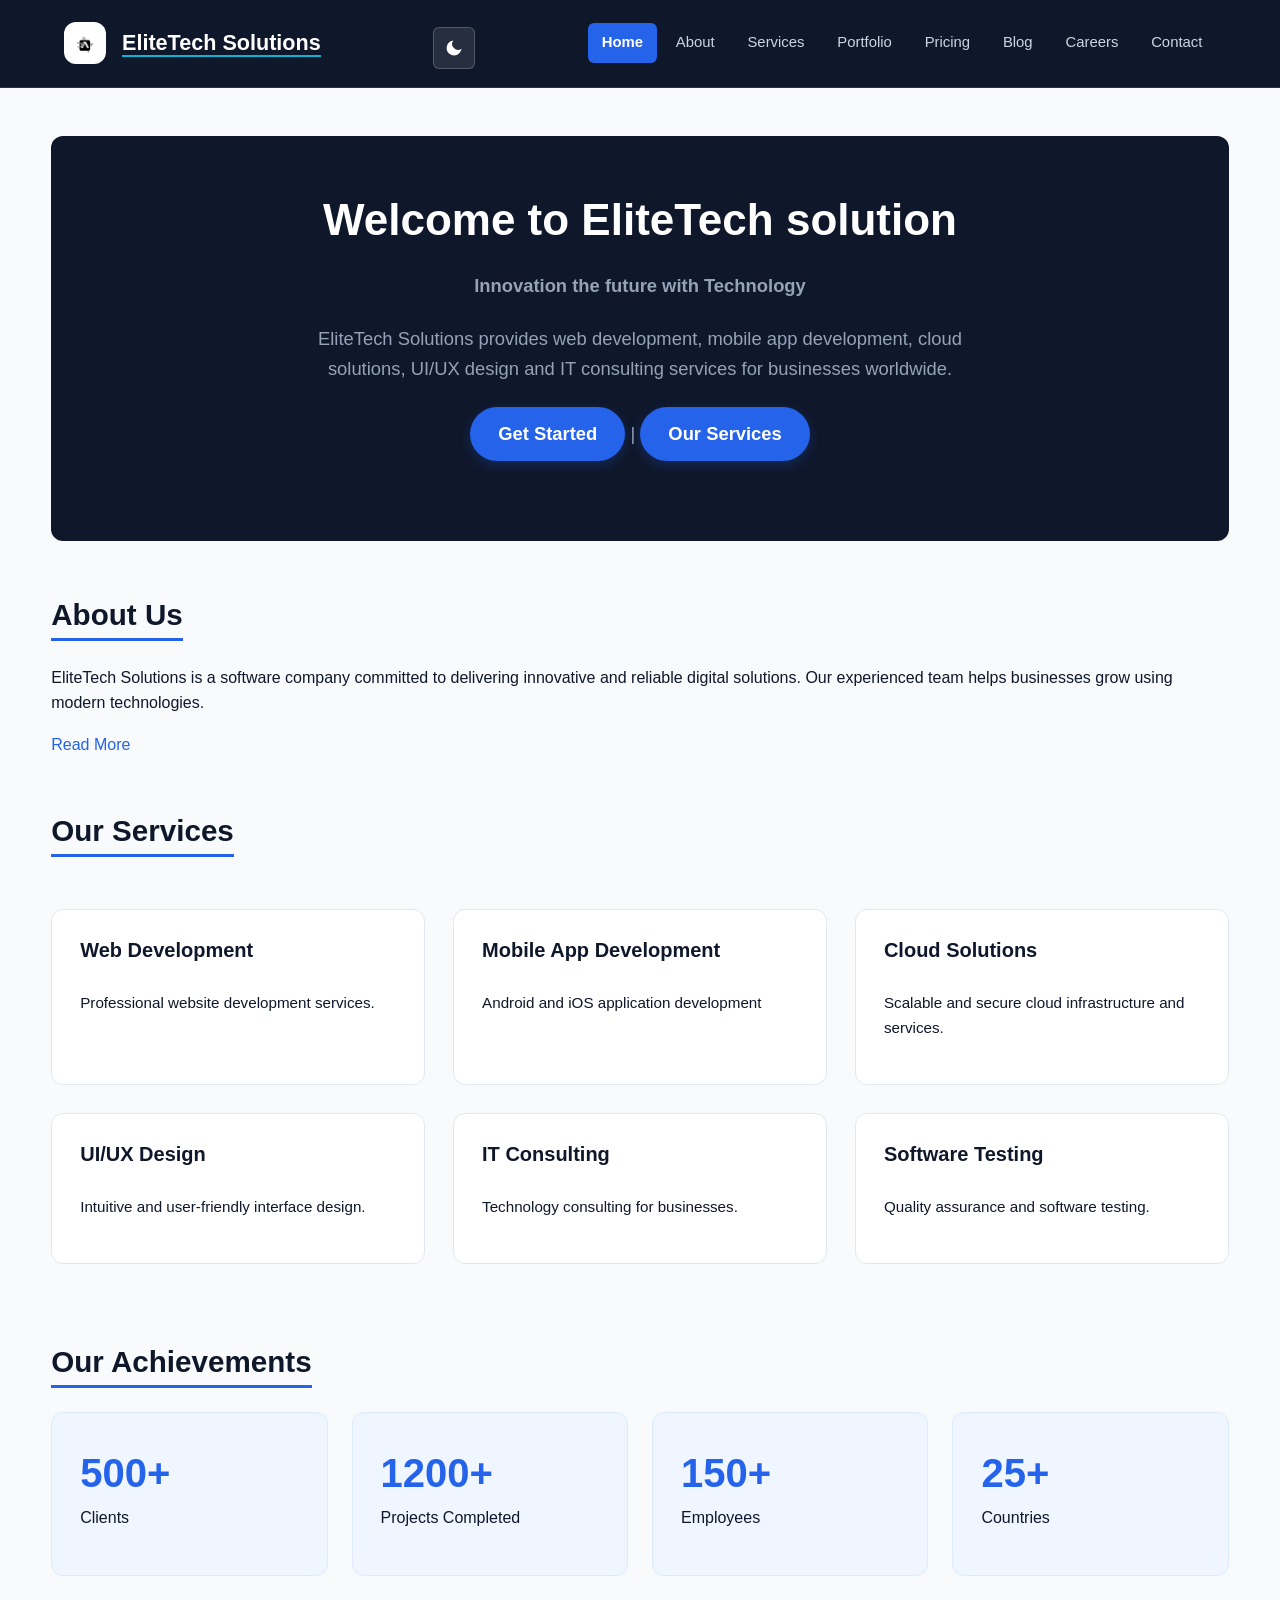
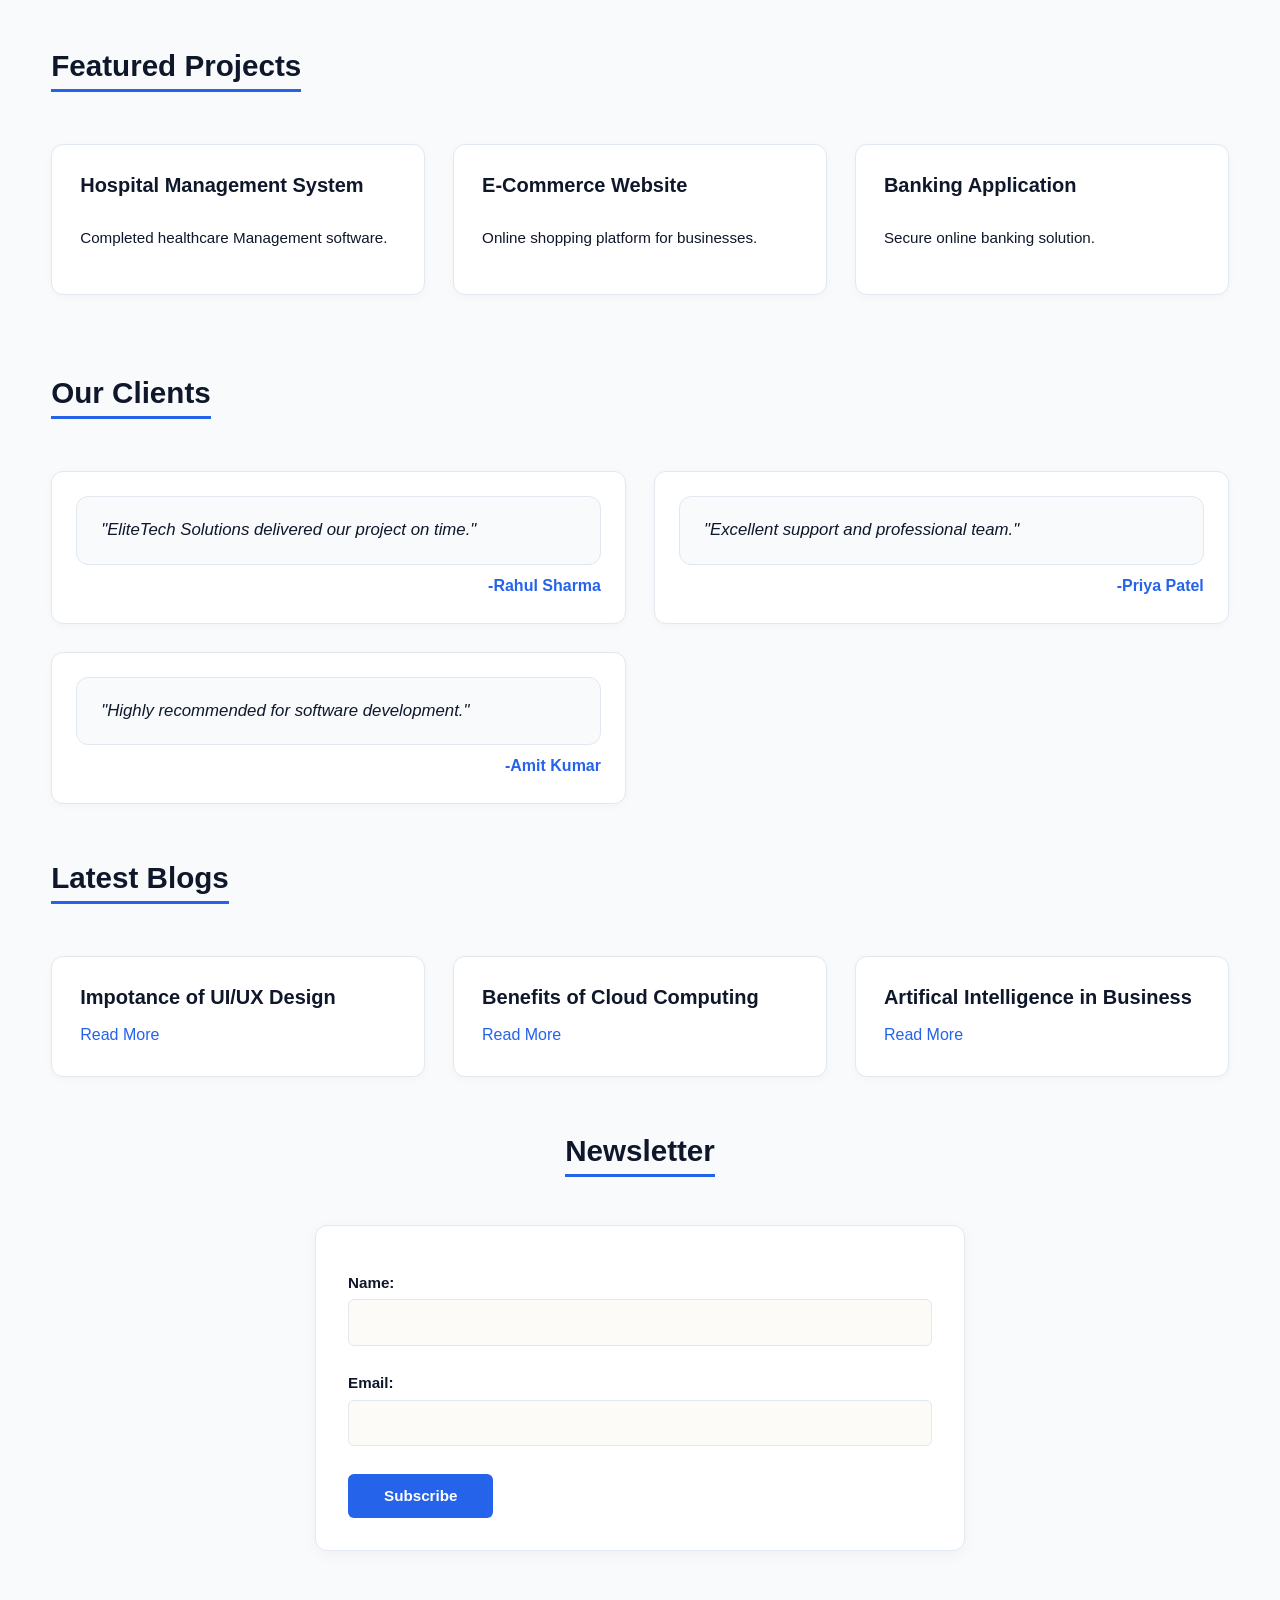
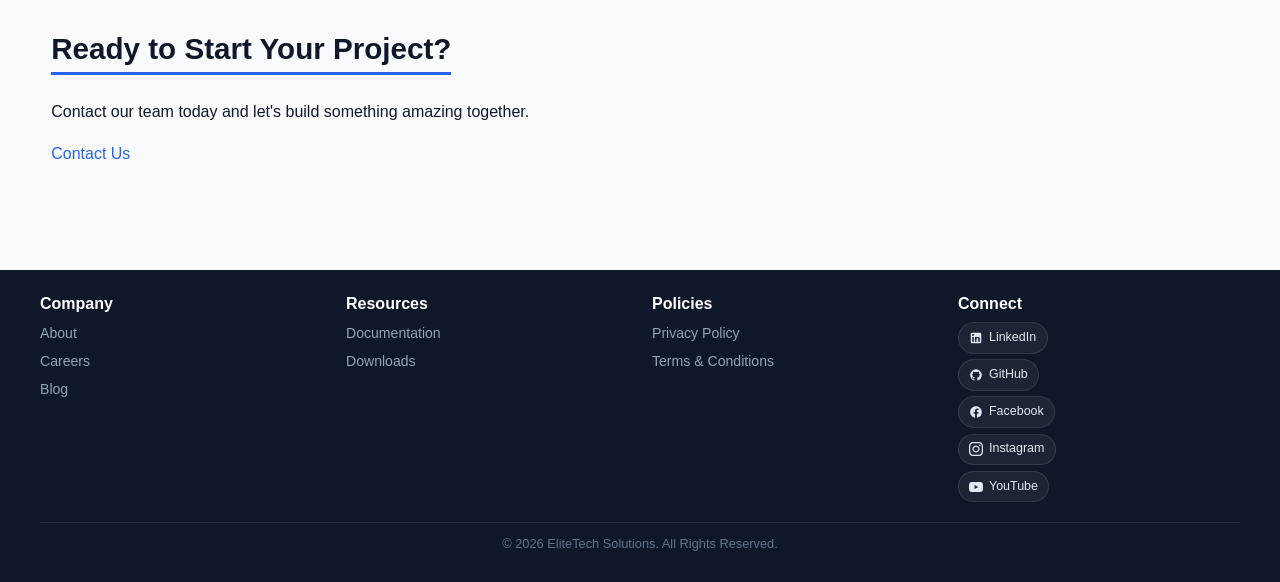
==== commit ee42731e: "feat: add dark and light theme toggle to all pages Added dark and light theme toggle to all website " ====
--- a/index.html
+++ b/index.html
@@ -22,6 +22,23 @@
            <h1><u>EliteTech Solutions</u></h1>
        </div>
 
+        <input type="checkbox" id="theme-toggle" class="theme-checkbox">
+        <label for="theme-toggle" class="theme-toggle-label" aria-label="Toggle dark mode">
+            <svg class="icon-moon" viewBox="0 0 24 24" fill="currentColor" aria-hidden="true">
+                <path d="M21 12.79A9 9 0 1 1 11.21 3 7 7 0 0 0 21 12.79z"/>
+            </svg>
+            <svg class="icon-sun" viewBox="0 0 24 24" fill="none" stroke="currentColor" stroke-width="2" stroke-linecap="round" stroke-linejoin="round" aria-hidden="true">
+                <circle cx="12" cy="12" r="5"/>
+                <line x1="12" y1="1" x2="12" y2="3"/>
+                <line x1="12" y1="21" x2="12" y2="23"/>
+                <line x1="4.22" y1="4.22" x2="5.64" y2="5.64"/>
+                <line x1="18.36" y1="18.36" x2="19.78" y2="19.78"/>
+                <line x1="1" y1="12" x2="3" y2="12"/>
+                <line x1="21" y1="12" x2="23" y2="12"/>
+                <line x1="4.22" y1="19.78" x2="5.64" y2="18.36"/>
+                <line x1="18.36" y1="5.64" x2="19.78" y2="4.22"/>
+            </svg>
+        </label>
         <input type="checkbox" id="nav-toggle" class="nav-toggle">
         <label for="nav-toggle" class="nav-toggle-label" aria-label="Toggle Menu">☰</label>
 
--- a/assets/css/style.css
+++ b/assets/css/style.css
@@ -1,9 +1,9 @@
 /* ==========================================================================
-   EliteTech Solutions - Comprehensive CSS with Explicit Flexbox & Grid Systems
+   DESIGN SYSTEM TOKENS & RESET
    ========================================================================== */
-
 :root {
-  /* Color Palette */
+  color-scheme: light dark;
+
   --primary: #2563eb;
   --primary-hover: #1d4ed8;
   --primary-light: #eff6ff;
@@ -16,7 +16,14 @@
   --text-white: #ffffff;
   --border-color: #e2e8f0;
 
-  /* Basic Tokens */
+  --input-bg: #fdfbf7;
+  --stat-bg: #eff6ff;
+  --stat-border: #dbeafe;
+  --testimonial-bg: #f8fafc;
+  --table-stripe: #f1f5f9;
+  --table-border: #cbd5e1;
+  --table-hover: #dbeafe;
+
   --radius-sm: 6px;
   --radius-md: 12px;
   --radius-lg: 20px;
@@ -26,7 +33,166 @@
   --transition: all 0.3s ease;
 }
 
-/* Reset Base Styles */
+/* ==========================================================================
+   DARK THEME OVERRIDES — CSS-ONLY, AUTO-DETECTED FROM OS SETTING
+   No JavaScript. The browser reads the user's OS-level light/dark
+   preference and applies this block automatically when it's "dark".
+   Every variable name below is IDENTICAL to the :root block above --
+   only the VALUES change. Because the rest of this file is written
+   entirely in var(--name) references, nothing else needs to be
+   touched: the whole site re-themes itself automatically.
+   ========================================================================== */
+@media (prefers-color-scheme: dark) {
+  :root {
+    --primary: #3b82f6;
+    --primary-hover: #60a5fa;
+    --primary-light: #1e3a5f;
+    --bg-main: #0f172a;
+    --bg-surface: #1e293b;
+    --bg-card: #1e293b;
+    --bg-dark: #020617;
+    --text-main: #f1f5f9;
+    --text-muted: #94a3b8;
+    --text-white: #ffffff;
+    --border-color: #334155;
+
+    --input-bg: #0b1220;
+    --stat-bg: #16213a;
+    --stat-border: #2c3e5c;
+    --testimonial-bg: #16213a;
+    --table-stripe: #16213a;
+    --table-border: #334155;
+    --table-hover: #1e3a5f;
+  }
+}
+
+/* ==========================================================================
+   MANUAL OVERRIDE — CSS + HTML ONLY, no JavaScript.
+
+   This reuses the same "checkbox hack" your mobile hamburger menu already
+   uses: a hidden checkbox + a clickable <label for="..."> pointing at it.
+
+   :has() is a CSS selector that means "this element CONTAINS a match for
+   the selector inside the parentheses."
+
+   IMPORTANT: a checkbox has 2 states (checked / unchecked), so we write
+   TWO explicit rules -- one per state -- not just one. If you only
+   override the "checked" state, the "unchecked" state silently falls
+   back to prefers-color-scheme, which is DARK on a system that already
+   has Dark Mode on. That makes the toggle look "stuck" on dark, because
+   unchecking never explicitly asked for light.
+
+   With both states written out below, the checkbox becomes a genuine
+   independent switch -- it now IGNORES the OS setting entirely once
+   the page has loaded, and always reflects exactly what's checked.
+
+   IMPORTANT LIMITATION: unlike the JS+localStorage version, a plain
+   checkbox has no memory. Every time the user loads a NEW page (or
+   reloads this one), the checkbox resets to unchecked and the theme
+   goes back to light. True cross-page persistence without JS isn't
+   possible in plain HTML/CSS.
+   ========================================================================== */
+body:has(#theme-toggle:checked) {
+  --primary: #3b82f6;
+  --primary-hover: #60a5fa;
+  --primary-light: #1e3a5f;
+  --bg-main: #0f172a;
+  --bg-surface: #1e293b;
+  --bg-card: #1e293b;
+  --bg-dark: #020617;
+  --text-main: #f1f5f9;
+  --text-muted: #94a3b8;
+  --text-white: #ffffff;
+  --border-color: #334155;
+
+  --input-bg: #0b1220;
+  --stat-bg: #16213a;
+  --stat-border: #2c3e5c;
+  --testimonial-bg: #16213a;
+  --table-stripe: #16213a;
+  --table-border: #334155;
+  --table-hover: #1e3a5f;
+}
+
+/* THE FIX: explicitly force LIGHT when the checkbox is NOT checked,
+   instead of silently falling through to prefers-color-scheme. */
+body:has(#theme-toggle:not(:checked)) {
+  --primary: #2563eb;
+  --primary-hover: #1d4ed8;
+  --primary-light: #eff6ff;
+  --bg-main: #f8fafc;
+  --bg-surface: #ffffff;
+  --bg-card: #ffffff;
+  --bg-dark: #0f172a;
+  --text-main: #0f172a;
+  --text-muted: #64748b;
+  --text-white: #ffffff;
+  --border-color: #e2e8f0;
+
+  --input-bg: #fdfbf7;
+  --stat-bg: #eff6ff;
+  --stat-border: #dbeafe;
+  --testimonial-bg: #f8fafc;
+  --table-stripe: #f1f5f9;
+  --table-border: #cbd5e1;
+  --table-hover: #dbeafe;
+}
+
+/* Hide the real checkbox -- only its checked/unchecked STATE matters,
+   the box itself should never be visible. */
+.theme-checkbox {
+  display: none;
+}
+
+/* The visible clickable icon (styled exactly like .nav-toggle-label) */
+.theme-toggle-label {
+  display: flex;
+  align-items: center;
+  justify-content: center;
+  width: 42px;
+  height: 42px;
+  background: rgba(255, 255, 255, 0.1);
+  border: 1px solid rgba(255, 255, 255, 0.2);
+  border-radius: 6px;
+  color: #ffffff;
+  font-size: 1.2rem;
+  cursor: pointer;
+  transition: var(--transition);
+}
+
+.theme-toggle-label:hover {
+  background: rgba(255, 255, 255, 0.25);
+}
+
+/* Both icons live in the DOM at once; CSS just shows/hides them.
+   fill: currentColor / stroke: currentColor (set in the SVG markup)
+   means each icon automatically matches .theme-toggle-label's color
+   -- same technique as your .social-link svg icons. */
+.theme-toggle-label svg {
+  width: 20px;
+  height: 20px;
+}
+
+.icon-sun {
+  display: none;
+}
+
+.icon-moon {
+  display: block;
+}
+
+/* Swap which icon is visible based on checkbox state -- same `~`
+   sibling-combinator technique as before, just targeting the SVGs
+   directly instead of a ::before content string. */
+#theme-toggle:checked ~ .theme-toggle-label .icon-moon {
+  display: none;
+}
+
+#theme-toggle:checked ~ .theme-toggle-label .icon-sun {
+  display: block;
+}
+
+
 * {
   box-sizing: border-box;
   margin: 0;
@@ -48,7 +214,9 @@
   flex-direction: column;
 }
 
-/* Typography & Headings */
+/* ==========================================================================
+   TYPOGRAPHY & BASIC ELEMENTS
+   ========================================================================== */
 h1, h2, h3, h4, h5, h6 {
   color: var(--text-main);
   font-weight: 700;
@@ -64,10 +232,11 @@
   margin-bottom: 1rem;
 }
 
-u {
+/* Prevents duplicate double lines inside headings */
+u, h2 u, h3 u {
   text-decoration: none;
-  border-bottom: 3px solid var(--primary);
-  padding-bottom: 2px;
+  border-bottom: none;
+  padding-bottom: 0;
 }
 
 a {
@@ -98,21 +267,46 @@
   margin-bottom: 1.5rem;
 }
 
-/* --------------------------------------------------------------------------
-   Header & Navigation Bar (Flexbox)
-   -------------------------------------------------------------------------- */
+/* Single clean blue underline for all section titles across all pages */
+section > h2 {
+  display: block;
+  grid-column: 1 / -1;
+  width: fit-content;
+  max-width: 100%;
+  color: var(--text-main);
+  margin-bottom: 1.5rem;
+  border-bottom: 3px solid var(--primary);
+  padding-bottom: 4px;
+}
+
+#services ul,
+#projects ol {
+  grid-column: 1 / -1;
+  width: 100%;
+}
+
+#offices hr, section hr, #projects hr, #case-studies hr, #pricing hr, #testimonials hr, #clients hr, #blog hr, #blogs hr, footer hr {
+  display: none;
+}
+
+
+/* ==========================================================================
+   1. MOBILE-FIRST BASE STYLES (SMALL SCREENS / MOBILE < 640px)
+   ========================================================================== */
+
+/* --- Header & Mobile Checkbox Navigation --- */
 header {
   position: sticky;
   top: 0;
-  z-index: 1000;
-  background: rgba(15, 23, 42, 0.95);
+  z-index: 100;
+  background: rgb(15, 23, 42);
   border-bottom: 1px solid rgba(255, 255, 255, 0.1);
-  padding: 0.85rem 5%;
+  padding: 0.85rem 1.25rem;
   display: flex;
   align-items: center;
   justify-content: space-between;
   flex-wrap: wrap;
-  box-shadow: var(--shadow-md);
+  box-shadow: none;
 }
 
 .header-brand {
@@ -133,7 +327,7 @@
 }
 
 .header-brand h1 {
-  font-size: 1.35rem;
+  font-size: 1.15rem;
   color: var(--text-white);
   font-weight: 800;
 }
@@ -142,841 +336,12 @@
   border-bottom: 2px solid #06b6d4;
 }
 
-nav {
-  display: flex;
-  align-items: center;
-  gap: 0.35rem;
-  flex-wrap: wrap;
-}
-
-nav a {
-  color: #cbd5e1;
-  font-weight: 500;
-  font-size: 0.93rem;
-  padding: 0.5rem 0.85rem;
-  border-radius: var(--radius-sm);
-  transition: var(--transition);
-}
-
-nav a:hover {
-  color: var(--text-white);
-  background: rgba(255, 255, 255, 0.15);
-}
-
-nav a.active {
-  color: var(--text-white);
-  background: var(--primary);
-  font-weight: 600;
-}
-
-/* --------------------------------------------------------------------------
-   Main Container Box & Section Headings (Full Width New Line Layout)
-   -------------------------------------------------------------------------- */
-main {
-  flex: 1;
-  width: 92%;
-  max-width: 1240px;
-  margin: 2rem auto;
-  padding: 3rem 2.5rem;
-  background: var(--bg-surface);
-  border-radius: var(--radius-lg);
-  border: 1px solid var(--border-color);
-  box-shadow: var(--shadow-md);
-}
-
-main > section, section {
-  width: 100% !important;
-  display: block !important;
-  clear: both !important;
-  margin-bottom: 3.5rem !important;
-}
-
-/* About Page 2-Column Compact Grid Layout */
-.about-grid {
-  display: grid !important;
-  grid-template-columns: repeat(auto-fit, minmax(280px, 1fr)) !important;
-  gap: 1.25rem !important;
-  margin-bottom: 1.5rem !important;
-  width: 100% !important;
-}
-
-.about-grid section {
-  background: var(--bg-surface) !important;
-  border: 1px solid var(--border-color) !important;
-  border-radius: var(--radius-md) !important;
-  padding: 1.25rem 1.5rem !important;
-  margin-bottom: 0 !important;
-  box-shadow: 0 2px 8px rgba(0, 0, 0, 0.03) !important;
-  transition: var(--transition) !important;
-  display: flex !important;
-  flex-direction: column !important;
-}
-
-/* Remove outer card box from Company Podcast */
-#podcast, .about-grid #podcast {
-  background: transparent !important;
-  border: none !important;
-  box-shadow: none !important;
-  padding: 0 !important;
-}
-
-#podcast:hover, .about-grid #podcast:hover {
-  transform: none !important;
-  box-shadow: none !important;
-}
-
-.about-grid section h2 {
-  font-size: 1.35rem !important;
-  margin-bottom: 0.75rem !important;
-}
-
-.about-grid section p,
-.about-grid section ul {
-  margin-bottom: 0.25rem !important;
-}
-
-.about-grid section:hover {
-  transform: translateY(-3px) !important;
-  box-shadow: var(--shadow-md) !important;
-  border-color: #cbd5e1 !important;
-}
-
-.about-grid iframe {
-  width: 100% !important;
-  height: 220px !important;
-  border-radius: var(--radius-sm) !important;
-  border: 1px solid var(--border-color) !important;
-  margin-top: 0.5rem !important;
-}
-
-.about-grid audio {
-  width: 100% !important;
-  margin-top: 0.75rem !important;
-}
-
-section > h2 {
-  display: block !important;
-  grid-column: 1 / -1 !important;
-  width: 100% !important;
-  color: var(--text-main);
-  margin-bottom: 1.5rem !important;
-}
-
-/* --------------------------------------------------------------------------
-   Hero / Welcome Banner (Flexbox Layout)
-   -------------------------------------------------------------------------- */
-#home, #hero, #error-page {
-  background: #0f172a;
-  color: var(--text-white);
-  text-align: center;
-  padding: 3.5rem 2rem;
-  border-radius: var(--radius-md);
-  margin-bottom: 3.5rem;
-  box-shadow: var(--shadow-md);
-  display: flex;
-  flex-direction: column;
-  align-items: center;
-  justify-content: center;
-}
-
-#home h2, #hero h2, #error-page h2 {
-  color: var(--text-white);
-  font-size: 2.75rem;
-  margin-bottom: 1.25rem;
-}
-
-#home p, #hero p, #error-page p {
-  color: #94a3b8;
-  font-size: 1.15rem;
-  max-width: 700px;
-  margin: 0 auto 1.5rem auto;
-}
-
-a.btn, .btn, #home p a, #hero p a {
-  display: inline-flex;
-  align-items: center;
-  gap: 0.5rem;
-  background: var(--primary);
-  color: var(--text-white) !important;
-  font-weight: 600;
-  padding: 0.75rem 1.75rem;
-  border-radius: 999px;
-  transition: var(--transition);
-  border: none;
-  cursor: pointer;
-  box-shadow: 0 4px 12px rgba(37, 99, 235, 0.25);
-}
-
-a.btn:hover, .btn:hover, #home p a:hover, #hero p a:hover {
-  background: var(--primary-hover);
-  transform: translateY(-2px);
-  box-shadow: 0 8px 20px rgba(37, 99, 235, 0.35);
-}
-
-/* --------------------------------------------------------------------------
-   1. Services Section Grid & Flexbox Alignment (services.html & index.html)
-   -------------------------------------------------------------------------- */
-#services {
-  display: grid !important;
-  grid-template-columns: repeat(auto-fit, minmax(280px, 1fr)) !important;
-  gap: 1.75rem !important;
-  width: 100% !important;
-}
-
-#services > h2 {
-  grid-column: 1 / -1 !important;
-  width: 100% !important;
-  margin-bottom: 1.5rem !important;
-}
-
-#services ul {
-  display: grid !important;
-  grid-template-columns: repeat(auto-fit, minmax(280px, 1fr)) !important;
-  gap: 1.75rem !important;
-  list-style: none !important;
-  margin-left: 0 !important;
-  padding-left: 0 !important;
-  grid-column: 1 / -1 !important;
-  width: 100% !important;
-}
-
-#services article {
-  background: var(--bg-surface) !important;
-  border: 1px solid var(--border-color) !important;
-  border-radius: var(--radius-md) !important;
-  padding: 1.75rem !important;
-  display: flex !important;
-  flex-direction: column !important;
-  height: 100% !important;
-  transition: var(--transition) !important;
-}
-
-#services article:hover {
-  transform: translateY(-5px) !important;
-  box-shadow: var(--shadow-lg) !important;
-  border-color: #cbd5e1 !important;
-}
-
-#services article figure {
-  display: flex !important;
-  flex-direction: row !important;
-  align-items: center !important;
-  gap: 0.75rem !important;
-  margin-bottom: 1rem !important;
-}
-
-#services article figure img {
-  width: 52px !important;
-  height: 52px !important;
-  object-fit: contain !important;
-  border-radius: 12px !important;
-  background: var(--primary-light) !important;
-  padding: 10px !important;
-  border: 1px solid #dbeafe !important;
-}
-
-#services article figure figcaption {
-  font-size: 1.25rem !important;
-  font-weight: 700 !important;
-  color: var(--text-main) !important;
-  margin: 0 !important;
-}
-
-/* --------------------------------------------------------------------------
-   11. Client Testimonials Section (2 Cards on Row 1, 1 Card on Row 2)
-   -------------------------------------------------------------------------- */
-#clients, #testimonials {
-  display: grid !important;
-  grid-template-columns: repeat(auto-fit, minmax(360px, 1fr)) !important;
-  gap: 1.5rem !important;
-}
-
-/* --------------------------------------------------------------------------
-   2. Featured Projects Section (CSS Grid & Flexbox)
-   -------------------------------------------------------------------------- */
-#projects ol {
-  display: grid !important;
-  grid-template-columns: repeat(auto-fit, minmax(260px, 1fr)) !important;
-  gap: 1.75rem !important;
-  list-style: none !important;
-  margin-left: 0 !important;
-  padding-left: 0 !important;
-  width: 100% !important;
-}
-
-#projects article {
-  background: transparent;
-  border: none;
-  padding: 0;
-  margin-bottom: 2rem;
-  display: flex;
-  flex-direction: column;
-  align-items: flex-start;
-}
-
-#projects article figure img {
-  width: 100% !important;
-  max-width: 260px !important;
-  height: 140px !important;
-  object-fit: contain !important;
-  border: none !important;
-}
-
-#projects figure figcaption {
-  display: none !important;
-}
-
-/* --------------------------------------------------------------------------
-   3. Latest Blogs Section (CSS Grid)
-   -------------------------------------------------------------------------- */
-#blogs {
-  display: grid !important;
-  grid-template-columns: repeat(auto-fit, minmax(280px, 1fr)) !important;
-  gap: 1.75rem !important;
-  list-style: none !important;
-  margin-left: 0 !important;
-  padding-left: 0 !important;
-  width: 100% !important;
-}
-
-/* Common Card Base Styling (Flexbox Column) */
-article {
-  background: var(--bg-surface);
-  border: 1px solid var(--border-color);
-  border-radius: var(--radius-md);
-  padding: 1.75rem;
-  display: flex;
-  flex-direction: column;
-  height: 100%;
-  transition: var(--transition);
-}
-
-article h3 {
-  color: var(--text-main);
-  font-size: 1.25rem;
-  margin-bottom: 0.75rem;
-}
-
-article p {
-  font-size: 0.95rem;
-  flex: 1;
-}
-
-/* --------------------------------------------------------------------------
-   4. Pricing Plans Section (CSS Grid & Hover Elevate)
-   -------------------------------------------------------------------------- */
-#pricing {
-  display: grid !important;
-  grid-template-columns: repeat(auto-fit, minmax(280px, 1fr)) !important;
-  gap: 1.75rem !important;
-  list-style: none !important;
-  margin-left: 0 !important;
-  padding-left: 0 !important;
-  width: 100% !important;
-}
-
-#pricing article:hover {
-  transform: translateY(-5px);
-  box-shadow: var(--shadow-lg);
-  border-color: #cbd5e1;
-}
-
-/* --------------------------------------------------------------------------
-   5. Case Studies Section (CSS Grid)
-   -------------------------------------------------------------------------- */
-#case-studies {
-  display: grid !important;
-  grid-template-columns: repeat(auto-fit, minmax(280px, 1fr)) !important;
-  gap: 1.75rem !important;
-}
-
-#case-studies article {
-  background: var(--bg-surface);
-  border: 1px solid var(--border-color);
-  border-radius: var(--radius-md);
-  padding: 1.75rem;
-}
-
-#case-studies article:hover {
-  transform: translateY(-5px);
-  box-shadow: var(--shadow-lg);
-  border-color: #cbd5e1;
-}
-
-/* --------------------------------------------------------------------------
-   6. Our Offices Section (CSS Grid)
-   -------------------------------------------------------------------------- */
-#offices {
-  display: grid !important;
-  grid-template-columns: repeat(auto-fit, minmax(300px, 1fr)) !important;
-  gap: 1.75rem !important;
-}
-
-#offices hr, section hr, #projects hr, #case-studies hr, #pricing hr {
-  display: none !important;
-}
-
-#offices section {
-  background: var(--bg-surface) !important;
-  border: 1px solid var(--border-color) !important;
-  border-radius: var(--radius-md) !important;
-  padding: 1.75rem !important;
-  display: flex !important;
-  flex-direction: column !important;
-}
-
-#offices iframe {
-  width: 100% !important;
-  height: 220px !important;
-  border-radius: var(--radius-sm) !important;
-  margin-top: 1rem !important;
-  border: 1px solid var(--border-color);
-}
-
-
-#leadership-teams {
-  display: grid !important;
-  grid-template-columns: repeat(auto-fit, minmax(260px, 1fr)) !important;
-  gap: 1.75rem !important;
-}
-
-#leadership-teams > h2 {
-  grid-column: 1 / -1 !important;
-  width: 100% !important;
-  margin-bottom: 1.5rem !important;
-}
-
-#leadership-teams article:hover {
-  transform: translateY(-5px);
-  box-shadow: var(--shadow-lg);
-}
-
-/
-#client-logos, #clients {
-  display: flex !important;
-  flex-direction: row !important;
-  flex-wrap: wrap !important;
-  align-items: center !important;
-  gap: 1.5rem !important;
-}
-
-#client-logos figure, #clients figure {
-  display: flex !important;
-  flex-direction: column !important;
-  align-items: center !important;
-  justify-content: center !important;
-  background: var(--bg-surface) !important;
-  border: 1px solid var(--border-color) !important;
-  border-radius: var(--radius-md) !important;
-  padding: 1.25rem 1.75rem !important;
-  margin: 0 !important;
-  min-width: 150px !important;
-  flex: 1 1 180px !important;
-  transition: var(--transition);
-}
-
-#client-logos figure:hover, #clients figure:hover {
-  border-color: var(--primary);
-  transform: translateY(-2px);
-}
-
-#client-logos figure img, #clients figure img {
-  max-width: 130px !important;
-  height: 48px !important;
-  object-fit: contain !important;
-}
-
-#client-logos figure figcaption, #clients figure figcaption {
-  font-size: 0.85rem !important;
-  color: var(--text-muted) !important;
-  margin-top: 0.25rem !important;
-}
-
-
-#statics ul, #statistics ul {
-  display: grid !important;
-  grid-template-columns: repeat(auto-fit, minmax(200px, 1fr)) !important;
-  gap: 1.5rem !important;
-  list-style: none !important;
-  margin-left: 0 !important;
-  text-align: center !important;
-}
-
-#statics li, #statistics li {
-  background: #eff6ff;
-  border: 1px solid #dbeafe;
-  padding: 1.75rem;
-  border-radius: var(--radius-md);
-  transition: var(--transition);
-}
-
-#statics li:hover, #statistics li:hover {
-  transform: scale(1.04);
-  border-color: var(--primary);
-}
-
-#statics p strong, #statistics p strong {
-  display: block;
-  font-size: 2.5rem;
-  color: var(--primary);
-  font-weight: 800;
-}
-
-
-#development-process figure img, section > figure img {
-  width: 100% !important;
-  max-width: 300px !important;
-  height: auto !important;
-  object-fit: contain !important;
-}
-
-
-#clients, #testimonials {
-  display: grid !important;
-  grid-template-columns: repeat(auto-fit, minmax(360px, 1fr)) !important;
-  gap: 1.5rem !important;
-}
-
-#testimonials hr, #clients hr {
-  display: none !important;
-}
-
-.testimonial-card {
-  background: #ffffff;
-  border: 1px solid var(--border-color);
-  border-radius: var(--radius-md);
-  padding: 1.5rem;
-  box-shadow: 0 2px 8px rgba(0, 0, 0, 0.03);
-}
-
-.testimonial-card p, #clients > p, #testimonials blockquote, blockquote {
-  font-style: italic;
-  font-size: 1.05rem;
-  color: #334155;
-  background: #f8fafc;
-  padding: 1.25rem 1.5rem;
-  border: 1px solid var(--border-color);
-  border-radius: var(--radius-md);
-  margin-bottom: 0.5rem !important;
-  line-height: 1.6;
-}
-
-.testimonial-card i, #clients i, #testimonials cite, cite {
-  display: block !important;
-  font-weight: 700 !important;
-  color: #2563eb !important;
-  font-style: normal !important;
-  margin-top: 0.5rem !important;
-  margin-bottom: 0 !important;
-  text-align: right !important;
-  width: 100% !important;
-}
-
-table {
-  width: 100%;
-  border-collapse: collapse;
-  margin: 1.5rem 0;
-  border: 1px solid var(--border-color);
-  border-radius: var(--radius-md);
-  overflow: hidden;
-}
-
-th, td {
-  padding: 1rem 1.25rem;
-  text-align: left;
-}
-
-th {
-  background: var(--bg-dark);
-  color: var(--text-white);
-  font-weight: 600;
-  text-transform: uppercase;
-}
-
-tr:nth-child(even) {
-  background-color: #f8fafc;
-}
-
-tr:hover td {
-  background-color: #eff6ff;
-}
-
-td {
-  border-bottom: 1px solid var(--border-color);
-  color: var(--text-muted);
-}
-
-.table-responsive {
-  width: 100%;
-  overflow-x: auto;
-  margin-bottom: 1.5rem;
-}
-
-#newsletter, section#newsletter, #job-application, section#job-application {
-  display: flex !important;
-  flex-direction: column !important;
-  align-items: center !important;
-  text-align: center !important;
-}
-
-#newsletter h2, #newsletter p, #job-application h2, #job-application p {
-  text-align: center !important;
-  margin-left: auto !important;
-  margin-right: auto !important;
-}
-
-#newsletter form, #job-application form {
-  margin: 1.5rem auto !important;
-  text-align: left !important;
-}
-
-form br {
-  display: none !important;
-}
-
-form {
-  max-width: 650px;
-  margin: 1.5rem auto;
-  display: flex !important;
-  flex-direction: row !important;
-  flex-wrap: wrap !important;
-  align-items: center !important;
-  width: 100%;
-  background: #ffffff;
-  border: 1px solid var(--border-color);
-  border-radius: var(--radius-md);
-  padding: 2rem;
-  box-shadow: 0 4px 15px rgba(0, 0, 0, 0.04);
-}
-
-form > label,
-form > input[type="text"],
-form > input[type="email"],
-form > input[type="tel"],
-form > input[type="url"],
-form > input[type="file"],
-form > input[type="number"],
-form > select,
-form > textarea {
-  flex: 0 0 100% !important;
-  width: 100% !important;
-}
-
-label {
-  font-weight: 700;
-  color: var(--text-main);
-  font-size: 0.95rem;
-  margin-top: 0.85rem;
-  margin-bottom: 0.25rem;
-  display: block;
-  width: 100%;
-}
-
-input[type="text"],
-input[type="email"],
-input[type="tel"],
-input[type="url"],
-input[type="file"],
-input[type="number"],
-select,
-textarea {
-  width: 100%;
-  padding: 0.85rem 1.15rem;
-  border: 1.5px solid #e2e8f0;
-  border-radius: var(--radius-sm);
-  font-size: 0.95rem;
-  color: var(--text-main);
-  background-color: #fdfbf7;
-  margin-bottom: 0.75rem;
-  transition: var(--transition);
-}
-
-input[type="text"]:focus,
-input[type="email"]:focus,
-input[type="tel"]:focus,
-select:focus,
-textarea:focus {
-  outline: none;
-  border-color: #2563eb;
-  background-color: #ffffff;
-  box-shadow: 0 0 0 3px rgba(37, 99, 235, 0.15);
-}
-
-textarea {
-  resize: vertical;
-  min-height: 130px;
-}
-
-input[type="submit"],
-button[type="submit"] {
-  background: #2563eb !important;
-  color: #ffffff !important;
-  font-weight: 700;
-  font-size: 0.95rem;
-  padding: 0.85rem 2.25rem;
-  border: none !important;
-  border-radius: var(--radius-sm);
-  cursor: pointer;
-  transition: var(--transition);
-  margin-top: 1rem !important;
-  margin-right: 0.75rem !important;
-  flex: 0 0 auto !important;
-  width: auto !important;
-}
-
-input[type="submit"]:hover,
-button[type="submit"]:hover {
-  background: #1d4ed8 !important;
-  transform: translateY(-1px);
-  box-shadow: 0 4px 12px rgba(37, 99, 235, 0.3);
-}
-
-input[type="reset"],
-button[type="reset"] {
-  background: #ffffff !important;
-  color: #334155 !important;
-  font-weight: 600;
-  font-size: 0.95rem;
-  padding: 0.85rem 1.75rem;
-  border: 1.5px solid #e2e8f0 !important;
-  border-radius: var(--radius-sm);
-  cursor: pointer;
-  transition: var(--transition);
-  margin-top: 1rem !important;
-  flex: 0 0 auto !important;
-  width: auto !important;
-}
-
-input[type="reset"]:hover {
-  background: #f8fafc !important;
-  border-color: #cbd5e1 !important;
-}
-
-details {
-  background: var(--bg-surface);
-  border: 1px solid var(--border-color);
-  border-radius: var(--radius-md);
-  padding: 1rem 1.25rem;
-  margin-bottom: 0.85rem;
-  transition: var(--transition);
-}
-
-details[open] {
-  border-color: var(--primary);
-  box-shadow: var(--shadow-sm);
-}
-
-summary {
-  font-weight: 600;
-  color: var(--text-main);
-  cursor: pointer;
-  font-size: 1.05rem;
-}
-
-details p {
-  margin-top: 0.85rem;
-  margin-bottom: 0;
-  color: var(--text-muted);
-}
-
-/* --------------------------------------------------------------------------
-   15. Footer Section (Flexbox & CSS Grid)
-   -------------------------------------------------------------------------- */
-footer {
-  background: var(--bg-dark);
-  color: #94a3b8;
-  padding: 2rem 5% 1rem 5%;
-  margin-top: auto;
-  display: flex;
-  flex-direction: column;
-  gap: 1rem;
-}
-
-footer hr {
+.nav-toggle {
   display: none;
 }
 
-footer .footer-grid {
-  display: grid !important;
-  grid-template-columns: repeat(auto-fit, minmax(180px, 1fr)) !important;
-  gap: 1.5rem !important;
-}
-
-footer h3 {
-  color: var(--text-white);
-  font-size: 1.05rem;
-  margin-bottom: 0.85rem;
-}
-
-footer nav {
-  display: flex !important;
-  flex-direction: column !important;
-  align-items: flex-start !important;
-  gap: 0.45rem !important;
-}
-
-footer nav a {
-  color: #94a3b8;
-  padding: 0;
-  font-weight: 400;
-  font-size: 0.9rem;
-  transition: var(--transition);
-}
-
-footer nav a:hover {
-  color: var(--text-white);
-  background: transparent;
-  transform: translateX(4px);
-}
-
-.social-connect-list {
-  display: flex !important;
-  gap: 0.45rem !important;
-  flex-wrap: wrap !important;
-}
-
-.social-link {
-  display: inline-flex;
-  align-items: center;
-  gap: 0.45rem;
-  background: rgba(255, 255, 255, 0.06);
-  color: #e2e8f0 !important;
-  padding: 0.4rem 0.8rem;
-  border-radius: 999px;
-  font-size: 0.82rem;
-  border: 1px solid rgba(255, 255, 255, 0.1);
-  transition: var(--transition);
-}
-
-.social-link:hover {
-  background: rgba(255, 255, 255, 0.15);
-  transform: translateY(-2px);
-}
-
-.social-link svg {
-  width: 15px;
-  height: 15px;
-  fill: currentColor;
-}
-
-footer p:last-child {
-  text-align: center;
-  border-top: 1px solid rgba(255, 255, 255, 0.08);
-  padding-top: 1rem;
-  margin-top: 0.75rem;
-  color: #64748b;
-  font-size: 0.82rem;
-}
-
-/* --------------------------------------------------------------------------
-   16. Pure CSS Hamburger Checkbox Hack (Mobile Navigation)
-   -------------------------------------------------------------------------- */
-.nav-toggle {
-  display: none !important;
-}
-
 .nav-toggle-label {
-  display: none;
+  display: flex;
   background: rgba(255, 255, 255, 0.1);
   border: 1px solid rgba(255, 255, 255, 0.2);
   color: #ffffff;
@@ -994,45 +359,897 @@
   background: rgba(255, 255, 255, 0.25);
 }
 
-@media (max-width: 768px) {
+header nav {
+  display: none;
+  width: 100%;
+  flex-direction: column;
+  background: #0f172a;
+  padding: 0.75rem;
+  margin-top: 0.75rem;
+  border-radius: 12px;
+}
+
+.nav-toggle:checked ~ nav {
+  display: flex;
+}
+
+header nav a {
+  color: #cbd5e1;
+  font-weight: 500;
+  font-size: 0.93rem;
+  padding: 0.75rem 1rem;
+  width: 100%;
+  border-bottom: 1px solid rgba(255, 255, 255, 0.05);
+  border-radius: var(--radius-sm);
+  transition: var(--transition);
+}
+
+header nav a:hover {
+  color: var(--text-white);
+  background: rgba(255, 255, 255, 0.15);
+}
+
+header nav a.active {
+  color: var(--text-white);
+  background: var(--primary);
+  font-weight: 600;
+}
+
+/* --- Main Page Container --- */
+main {
+  flex: 1;
+  width: 95%;
+  margin: 1rem auto;
+  padding: 1.75rem 1.25rem;
+  background: transparent;
+  border: none;
+  border-radius: 0;
+  box-shadow: none;
+}
+
+main > section, section {
+  width: 100%;
+  display: block;
+  clear: both;
+  margin-bottom: 3.5rem;
+}
+
+/* --- Hero Banners --- */
+#home, #hero, #error-page {
+  background: #0f172a;
+  color: var(--text-white);
+  text-align: center;
+  padding: 3.5rem 2rem;
+  border-radius: var(--radius-md);
+  margin-bottom: 3.5rem;
+  box-shadow: none;
+  display: flex;
+  flex-direction: column;
+  align-items: center;
+  justify-content: center;
+}
+
+#home h2, #hero h2, #error-page h2 {
+  color: var(--text-white);
+  font-size: 2.25rem;
+  margin-bottom: 1.25rem;
+  border-bottom: none;
+}
+
+#home p, #hero p, #error-page p {
+  color: #94a3b8;
+  font-size: 1.05rem;
+  max-width: 700px;
+  margin: 0 auto 1.5rem auto;
+}
+
+a.btn, .btn, #home p a, #hero p a {
+  display: inline-flex;
+  align-items: center;
+  gap: 0.5rem;
+  background: var(--primary);
+  color: var(--text-white);
+  font-weight: 600;
+  padding: 0.75rem 1.75rem;
+  border-radius: 999px;
+  transition: var(--transition);
+  border: none;
+  cursor: pointer;
+  box-shadow: 0 4px 12px rgba(37, 99, 235, 0.25);
+}
+
+a.btn:hover, .btn:hover, #home p a:hover, #hero p a:hover {
+  background: var(--primary-hover);
+  transform: translateY(-2px);
+  box-shadow: 0 8px 20px rgba(37, 99, 235, 0.35);
+}
+
+/* --- Common Card Base Styling --- */
+article {
+  background: var(--bg-surface);
+  border: 1px solid var(--border-color);
+  border-radius: var(--radius-md);
+  padding: 1.75rem;
+  display: flex;
+  flex-direction: column;
+  height: 100%;
+  transition: var(--transition);
+}
+
+article h3 {
+  color: var(--text-main);
+  font-size: 1.25rem;
+  margin-bottom: 0.75rem;
+}
+
+article p {
+  font-size: 0.95rem;
+  flex: 1;
+}
+
+/* --- Sections Default to 1-Column Stack on Mobile --- */
+.about-grid,
+#services,
+#services ul,
+#clients,
+#testimonials,
+#projects,
+#projects ol,
+#blog,
+#blogs,
+#pricing,
+#case-studies,
+#offices,
+#leadership-teams,
+#statics ul,
+#statistics ul {
+  display: flex;
+  flex-direction: column;
+  gap: 1.5rem;
+  width: 100%;
+  list-style: none;
+  margin-left: 0;
+  padding-left: 0;
+}
+
+/* --- About Grid Custom Cards --- */
+.about-grid section {
+  background: var(--bg-surface);
+  border: 1px solid var(--border-color);
+  border-radius: var(--radius-md);
+  padding: 1.25rem 1.5rem;
+  margin-bottom: 0;
+  box-shadow: 0 2px 8px rgba(0, 0, 0, 0.03);
+  transition: var(--transition);
+  display: flex;
+  flex-direction: column;
+}
+
+#podcast, .about-grid #podcast {
+  background: transparent;
+  border: none;
+  box-shadow: none;
+  padding: 0;
+}
+
+#podcast:hover, .about-grid #podcast:hover {
+  transform: none;
+  box-shadow: none;
+}
+
+.about-grid section h2 {
+  font-size: 1.35rem;
+  margin-bottom: 0.75rem;
+}
+
+.about-grid section p,
+.about-grid section ul {
+  margin-bottom: 0.25rem;
+}
+
+.about-grid section:hover {
+  transform: translateY(-3px);
+  box-shadow: var(--shadow-md);
+  border-color: #cbd5e1;
+}
+
+.about-grid iframe {
+  width: 100%;
+  height: 220px;
+  border-radius: var(--radius-sm);
+  border: 1px solid var(--border-color);
+  margin-top: 0.5rem;
+}
+
+.about-grid audio {
+  width: 100%;
+  margin-top: 0.75rem;
+}
+
+/* --- Services Section Cards --- */
+#services article:hover {
+  transform: translateY(-5px);
+  box-shadow: var(--shadow-lg);
+  border-color: #cbd5e1;
+}
+
+#services article figure {
+  display: flex;
+  flex-direction: row;
+  align-items: center;
+  gap: 0.75rem;
+  margin-bottom: 1rem;
+}
+
+#services article figure img {
+  width: 52px;
+  height: 52px;
+  object-fit: contain;
+  border-radius: 12px;
+  background: var(--primary-light);
+  padding: 10px;
+  border: 1px solid #dbeafe;
+}
+
+#services article figure figcaption {
+  font-size: 1.25rem;
+  font-weight: 700;
+  color: var(--text-main);
+  margin: 0;
+}
+
+/* --- Projects Section Cards --- */
+#projects article {
+  box-shadow: 0 2px 8px rgba(0, 0, 0, 0.03);
+}
+
+#projects article:hover {
+  transform: translateY(-5px);
+  box-shadow: var(--shadow-lg);
+  border-color: #cbd5e1;
+}
+
+#projects article figure {
+  margin: 0 0 1rem 0;
+  width: 100%;
+  display: flex;
+  justify-content: center;
+}
+
+#projects article figure img {
+  width: 100%;
+  max-width: 260px;
+  height: 140px;
+  object-fit: contain;
+  border-radius: var(--radius-sm);
+  border: none;
+  padding: 0;
+  background: transparent;
+}
+
+#projects figure figcaption {
+  display: none;
+}
+
+/* --- Blog Section Cards --- */
+#blog article, #blogs article {
+  transition: none;
+  box-shadow: 0 2px 8px rgba(0, 0, 0, 0.03);
+}
+
+#blog article:hover, #blogs article:hover {
+  transform: none;
+  box-shadow: 0 2px 8px rgba(0, 0, 0, 0.03);
+  border-color: var(--border-color);
+}
+
+#blog article figure, #blogs article figure {
+  margin: 0 0 1rem 0;
+  width: 100%;
+  display: flex;
+  justify-content: center;
+}
+
+#blog article figure img, #blogs article figure img {
+  width: 100%;
+  max-width: 260px;
+  height: 140px;
+  object-fit: contain;
+  border-radius: var(--radius-sm);
+  border: none;
+  padding: 0;
+  background: transparent;
+}
+
+#blog figure figcaption, #blogs figure figcaption {
+  display: none;
+}
+
+/* --- Pricing Section Cards --- */
+#pricing article {
+  height: auto;
+  min-height: 100%;
+  box-shadow: 0 2px 8px rgba(0, 0, 0, 0.03);
+}
+
+#pricing article:hover {
+  transform: translateY(-5px);
+  box-shadow: var(--shadow-lg);
+  border-color: #cbd5e1;
+}
+
+#pricing article p {
+  flex: none;
+  margin-bottom: 0.5rem;
+}
+
+#pricing article h3 {
+  font-size: 1.5rem;
+  color: var(--text-main);
+  margin-bottom: 1rem;
+  padding-bottom: 0.5rem;
+  border-bottom: 2px solid var(--primary-light);
+}
+
+#pricing article ul {
+  flex: 1;
+  margin-bottom: 1.25rem;
+  padding-left: 1.25rem;
+}
+
+#pricing article a {
+  display: block;
+  text-align: center;
+  width: 100%;
+  margin-top: 1rem;
+}
+
+/* --- Case Studies & Offices --- */
+#case-studies article:hover,
+#leadership-teams article:hover {
+  transform: translateY(-5px);
+  box-shadow: var(--shadow-lg);
+  border-color: #cbd5e1;
+}
+
+#offices section {
+  background: var(--bg-surface);
+  border: 1px solid var(--border-color);
+  border-radius: var(--radius-md);
+  padding: 1.75rem;
+  display: flex;
+  flex-direction: column;
+}
+
+#offices iframe {
+  width: 100%;
+  height: 220px;
+  border-radius: var(--radius-sm);
+  margin-top: 1rem;
+  border: 1px solid var(--border-color);
+}
+
+/* --- Client Logo Wall --- */
+#client-logos, section#client-logos {
+  display: grid;
+  grid-template-columns: repeat(auto-fill, minmax(160px, 1fr));
+  gap: 1.25rem;
+  width: 100%;
+}
+
+#client-logos figure {
+  display: flex;
+  flex-direction: column;
+  align-items: center;
+  justify-content: center;
+  background: var(--bg-surface);
+  border: 1px solid var(--border-color);
+  border-radius: var(--radius-md);
+  padding: 1rem 1.5rem;
+  margin: 0;
+  transition: var(--transition);
+  width: 100%;
+  height: 110px;
+  box-shadow: 0 2px 6px rgba(0, 0, 0, 0.03);
+}
+
+#client-logos figure:hover {
+  border-color: var(--primary);
+  transform: translateY(-3px);
+  box-shadow: var(--shadow-md);
+}
+
+#client-logos figure img {
+  width: auto;
+  max-width: 110px;
+  height: 42px;
+  object-fit: contain;
+  margin-bottom: 0.35rem;
+  border: none;
+  background: transparent;
+  padding: 0;
+  box-shadow: none;
+}
+
+#client-logos figure figcaption {
+  display: block;
+  font-size: 0.85rem;
+  font-weight: 600;
+  color: var(--text-muted);
+  text-align: center;
+  margin-top: 0;
+}
+
+/* --- Statistics Section --- */
+#statics li, #statistics li {
+  background: var(--stat-bg);
+  border: 1px solid var(--stat-border);
+  padding: 1.75rem;
+  border-radius: var(--radius-md);
+  transition: var(--transition);
+}
+
+#statics li:hover, #statistics li:hover {
+  transform: scale(1.04);
+  border-color: var(--primary);
+}
+
+#statics p strong, #statistics p strong {
+  display: block;
+  font-size: 2.5rem;
+  color: var(--primary);
+  font-weight: 800;
+}
+
+#development-process figure img, section > figure img {
+  width: 100%;
+  max-width: 300px;
+  height: auto;
+  object-fit: contain;
+}
+
+/* --- Testimonial Cards --- */
+.testimonial-card {
+  background: var(--bg-surface);
+  border: 1px solid var(--border-color);
+  border-radius: var(--radius-md);
+  padding: 1.5rem;
+  box-shadow: 0 2px 8px rgba(0, 0, 0, 0.03);
+}
+
+.testimonial-card p, #clients > p, #testimonials blockquote, blockquote {
+  font-style: italic;
+  font-size: 1.05rem;
+  color: var(--text-main);
+  background: var(--testimonial-bg);
+  padding: 1.25rem 1.5rem;
+  border: 1px solid var(--border-color);
+  border-radius: var(--radius-md);
+  margin-bottom: 0.5rem;
+  line-height: 1.6;
+}
+
+.testimonial-card i, #clients i, #testimonials cite, cite {
+  display: block;
+  font-weight: 700;
+  color: var(--primary);
+  font-style: normal;
+  margin-top: 0.5rem;
+  margin-bottom: 0;
+  text-align: right;
+  width: 100%;
+}
+
+/* --- Tables & Forms --- */
+table {
+  width: 100%;
+  border-collapse: collapse;
+  margin: 1.5rem 0;
+  border: 1.5px solid var(--table-border);
+  border-radius: var(--radius-md);
+  overflow: hidden;
+  background: var(--bg-surface);
+  box-shadow: 0 2px 8px rgba(0, 0, 0, 0.04);
+}
+
+th, td {
+  padding: 1rem 1.25rem;
+  text-align: left;
+  border: 1px solid var(--table-border);
+}
+
+th {
+  background: var(--bg-dark);
+  color: #ffffff;
+  font-weight: 700;
+  font-size: 0.95rem;
+  text-transform: uppercase;
+  letter-spacing: 0.5px;
+  border-bottom: 2px solid var(--table-border);
+}
+
+tr:nth-child(odd) td { background-color: var(--bg-surface); }
+tr:nth-child(even) td { background-color: var(--table-stripe); }
+tr:hover td { background-color: var(--table-hover); transition: var(--transition); }
+td { color: var(--text-main); font-size: 0.95rem; }
+
+.table-responsive {
+  width: 100%;
+  overflow-x: auto;
+  margin-bottom: 1.5rem;
+}
+
+#newsletter, section#newsletter, #job-application, section#job-application {
+  display: flex;
+  flex-direction: column;
+  align-items: center;
+  text-align: center;
+}
+
+#newsletter h2, #newsletter p, #job-application h2, #job-application p {
+  text-align: center;
+  margin-left: auto;
+  margin-right: auto;
+}
+
+#newsletter form, #job-application form {
+  margin: 1.5rem auto;
+  text-align: left;
+}
+
+form br { display: none; }
+
+form {
+  max-width: 650px;
+  margin: 1.5rem auto;
+  display: flex;
+  flex-direction: row;
+  flex-wrap: wrap;
+  align-items: center;
+  width: 100%;
+  background: var(--bg-surface);
+  border: 1px solid var(--border-color);
+  border-radius: var(--radius-md);
+  padding: 2rem;
+  box-shadow: 0 4px 15px rgba(0, 0, 0, 0.04);
+}
+
+form > label,
+form > input[type="text"],
+form > input[type="email"],
+form > input[type="tel"],
+form > input[type="url"],
+form > input[type="file"],
+form > input[type="number"],
+form > select,
+form > textarea {
+  flex: 0 0 100%;
+  width: 100%;
+}
+
+label {
+  font-weight: 700;
+  color: var(--text-main);
+  font-size: 0.95rem;
+  margin-top: 0.85rem;
+  margin-bottom: 0.25rem;
+  display: block;
+  width: 100%;
+}
+
+input[type="text"],
+input[type="email"],
+input[type="tel"],
+input[type="url"],
+input[type="file"],
+input[type="number"],
+select,
+textarea {
+  font-family: inherit;
+  width: 100%;
+  padding: 0.85rem 1.15rem;
+  border: 1.5px solid var(--border-color);
+  border-radius: var(--radius-sm);
+  font-size: 0.95rem;
+  color: var(--text-main);
+  background-color: var(--input-bg);
+  margin-bottom: 0.75rem;
+  transition: var(--transition);
+}
+
+input[type="text"]:focus,
+input[type="email"]:focus,
+input[type="tel"]:focus,
+select:focus,
+textarea:focus {
+  outline: none;
+  border-color: var(--primary);
+  background-color: var(--bg-surface);
+  box-shadow: 0 0 0 3px rgba(37, 99, 235, 0.15);
+}
+
+textarea {
+  resize: vertical;
+  min-height: 130px;
+}
+
+input[type="submit"], button[type="submit"] {
+  background: var(--primary);
+  color: #ffffff;
+  font-weight: 700;
+  font-size: 0.95rem;
+  padding: 0.85rem 2.25rem;
+  border: none;
+  border-radius: var(--radius-sm);
+  cursor: pointer;
+  transition: var(--transition);
+  margin-top: 1rem;
+  margin-right: 0.75rem;
+  flex: 0 0 auto;
+  width: auto;
+}
+
+input[type="submit"]:hover, button[type="submit"]:hover {
+  background: var(--primary-hover);
+  transform: translateY(-1px);
+  box-shadow: 0 4px 12px rgba(37, 99, 235, 0.3);
+}
+
+input[type="reset"], button[type="reset"] {
+  background: var(--bg-surface);
+  color: var(--text-main);
+  font-weight: 600;
+  font-size: 0.95rem;
+  padding: 0.85rem 1.75rem;
+  border: 1.5px solid var(--border-color);
+  border-radius: var(--radius-sm);
+  cursor: pointer;
+  transition: var(--transition);
+  margin-top: 1rem;
+  flex: 0 0 auto;
+  width: auto;
+}
+
+input[type="reset"]:hover {
+  background: var(--bg-main);
+  border-color: var(--table-border);
+}
+
+details {
+  background: var(--bg-surface);
+  border: 1px solid var(--border-color);
+  border-radius: var(--radius-md);
+  padding: 1rem 1.25rem;
+  margin-bottom: 0.85rem;
+  transition: var(--transition);
+}
+
+details[open] {
+  border-color: var(--primary);
+  box-shadow: var(--shadow-sm);
+}
+
+summary {
+  font-weight: 600;
+  color: var(--text-main);
+  cursor: pointer;
+  font-size: 1.05rem;
+}
+
+details p {
+  margin-top: 0.85rem;
+  margin-bottom: 0;
+  color: var(--text-muted);
+}
+
+/* --- Footer (Mobile) --- */
+footer {
+  background: var(--bg-dark);
+  color: #94a3b8;
+  padding: 1.5rem 1.5rem 0.75rem 1.5rem;
+  margin-top: auto;
+  display: flex;
+  flex-direction: column;
+  align-items: center;
+  gap: 0.75rem;
+}
+
+footer .footer-grid {
+  display: flex;
+  flex-direction: column;
+  gap: 1.5rem;
+  max-width: 1200px;
+  width: 100%;
+  margin: 0 auto;
+}
+
+footer h3 {
+  color: var(--text-white);
+  font-size: 1rem;
+  margin-bottom: 0.5rem;
+}
+
+footer nav {
+  display: flex;
+  flex-direction: column;
+  align-items: flex-start;
+  gap: 0.35rem;
+}
+
+footer nav a {
+  color: #94a3b8;
+  padding: 0;
+  font-weight: 400;
+  font-size: 0.88rem;
+  transition: var(--transition);
+}
+
+footer nav a:hover {
+  color: var(--text-white);
+  background: transparent;
+  transform: translateX(4px);
+}
+
+.social-connect-list {
+  display: flex;
+  gap: 0.35rem;
+  flex-wrap: wrap;
+}
+
+.social-link {
+  display: inline-flex;
+  align-items: center;
+  gap: 0.35rem;
+  background: rgba(255, 255, 255, 0.06);
+  color: #e2e8f0;
+  padding: 0.3rem 0.65rem;
+  border-radius: 999px;
+  font-size: 0.78rem;
+  border: 1px solid rgba(255, 255, 255, 0.1);
+  transition: var(--transition);
+}
+
+.social-link:hover {
+  transform: translateY(-2px);
+  color: #ffffff;
+}
+
+.social-link.linkedin:hover { background: #0a66c2; border-color: #0a66c2; box-shadow: 0 4px 10px rgba(10, 102, 194, 0.4); }
+.social-link.github:hover { background: #24292f; border-color: #444444; box-shadow: 0 4px 10px rgba(0, 0, 0, 0.4); }
+.social-link.facebook:hover { background: #1877f2; border-color: #1877f2; box-shadow: 0 4px 10px rgba(24, 119, 242, 0.4); }
+.social-link.instagram:hover { background: linear-gradient(45deg, #f09433, #e6683c, #dc2743, #cc2366, #bc1888); border-color: #e4405f; box-shadow: 0 4px 10px rgba(228, 64, 95, 0.4); }
+.social-link.youtube:hover { background: #ff0000; border-color: #ff0000; box-shadow: 0 4px 10px rgba(255, 0, 0, 0.4); }
+
+.social-link svg {
+  width: 14px;
+  height: 14px;
+  fill: currentColor;
+}
+
+footer p:last-child {
+  text-align: center;
+  border-top: 1px solid rgba(255, 255, 255, 0.08);
+  padding-top: 0.65rem;
+  margin-top: 0.5rem;
+  color: #64748b;
+  font-size: 0.8rem;
+  width: 100%;
+  max-width: 1200px;
+}
+
+
+/* ==========================================================================
+   2. TABLET BREAKPOINT (PROGRESSIVE ENHANCEMENT: MIN-WIDTH: 640px)
+   Expand Layouts into 2-Column Grids
+   ========================================================================== */
+@media (min-width: 640px) {
+
   main {
-    padding: 1.75rem 1.25rem;
-    width: 95%;
-    margin: 1rem auto;
-  }
-
+    width: 92%;
+    padding: 2rem 0;
+  }
+
+  .about-grid,
+  #services,
+  #services ul,
+  #projects,
+  #projects ol,
+  #blog,
+  #blogs,
+  #pricing,
+  #case-studies,
+  #offices,
+  #leadership-teams,
+  #testimonials,
+  #clients {
+    display: grid;
+    grid-template-columns: repeat(2, 1fr);
+    gap: 1.75rem;
+  }
+
+  #statics ul, #statistics ul {
+    display: grid;
+    grid-template-columns: repeat(2, 1fr);
+    gap: 1.5rem;
+  }
+
+  footer .footer-grid {
+    display: grid;
+    grid-template-columns: repeat(2, 1fr);
+    gap: 1.5rem;
+  }
+}
+
+
+/* ==========================================================================
+   3. DESKTOP BREAKPOINT (PROGRESSIVE ENHANCEMENT: MIN-WIDTH: 1024px)
+   Expand Layouts into 3 & 4-Column Grids, Restore Desktop Navigation
+   ========================================================================== */
+@media (min-width: 1024px) {
+
+  /* Desktop Header & Nav */
   header {
-    display: flex !important;
-    flex-direction: row !important;
-    justify-content: space-between !important;
-    padding: 0.85rem 1.25rem !important;
+    padding: 0.85rem 5%;
+  }
+
+  .header-brand h1 {
+    font-size: 1.35rem;
   }
 
   .nav-toggle-label {
-    display: flex !important;
+    display: none;
   }
 
   header nav {
-    display: none !important;
-    width: 100% !important;
-    flex-direction: column !important;
-    background: #0f172a !important;
-    padding: 0.75rem !important;
-    margin-top: 0.75rem !important;
-    border-radius: 12px !important;
-  }
-
-  .nav-toggle:checked ~ nav {
-    display: flex !important;
+    display: flex;
+    flex-direction: row;
+    width: auto;
+    background: transparent;
+    padding: 0;
+    margin-top: 0;
+    gap: 0.35rem;
   }
 
   header nav a {
-    padding: 0.75rem 1rem !important;
-    width: 100% !important;
-    border-bottom: 1px solid rgba(255, 255, 255, 0.05) !important;
-  }
-
-  .header-brand h1 {
+    width: auto;
+    border-bottom: none;
+    padding: 0.5rem 0.85rem;
+  }
+
+  /* Desktop Hero */
+  #home h2, #hero h2, #error-page h2 {
+    font-size: 2.75rem;
+  }
+
+  #home p, #hero p, #error-page p {
     font-size: 1.15rem;
   }
+
+  /* Desktop Container */
+  main {
+    max-width: 1240px;
+  }
+
+  /* Desktop 3-Column Grids */
+  #services,
+  #services ul,
+  #projects,
+  #projects ol,
+  #blog,
+  #blogs,
+  #pricing,
+  #case-studies,
+  #offices,
+  #leadership-teams {
+    grid-template-columns: repeat(3, 1fr);
+  }
+
+  #statics ul, #statistics ul {
+    grid-template-columns: repeat(4, 1fr);
+  }
+
+  /* Desktop 4-Column Footer */
+  footer .footer-grid {
+    grid-template-columns: repeat(4, 1fr);
+  }
 }
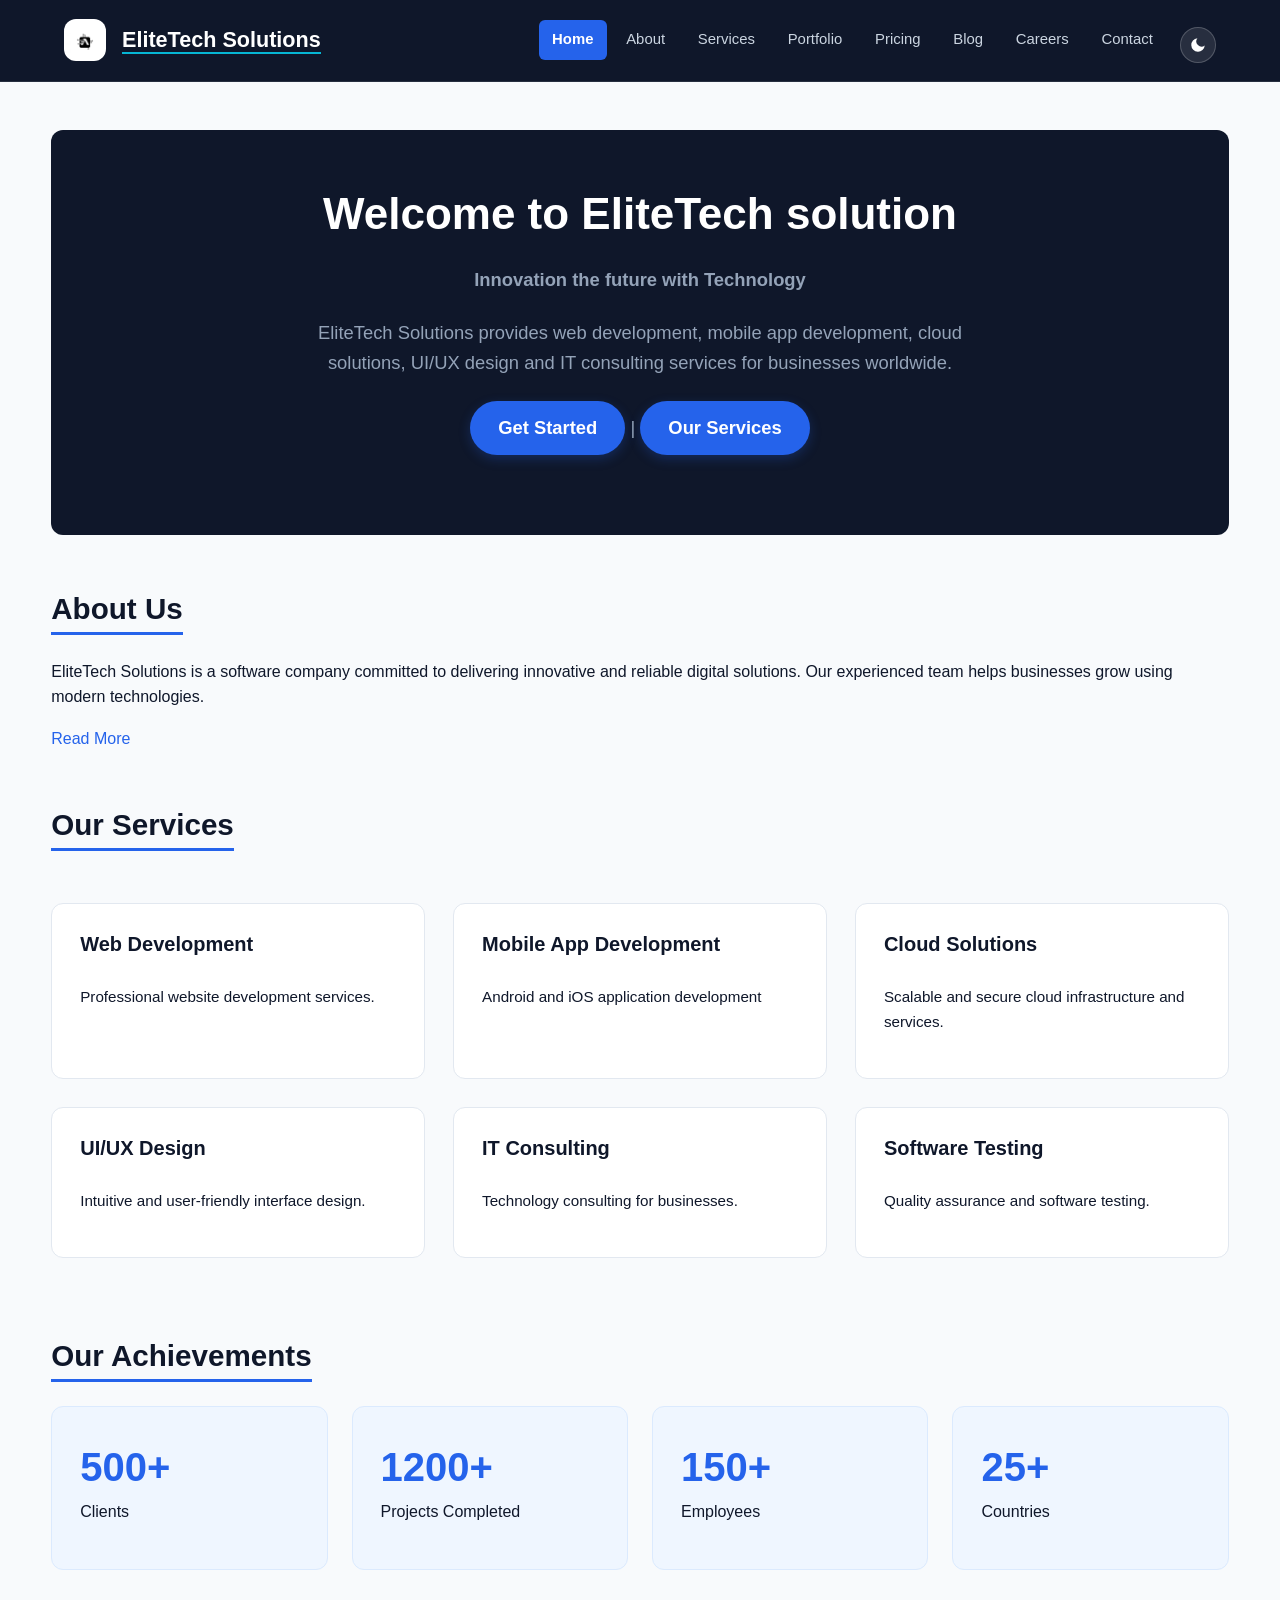
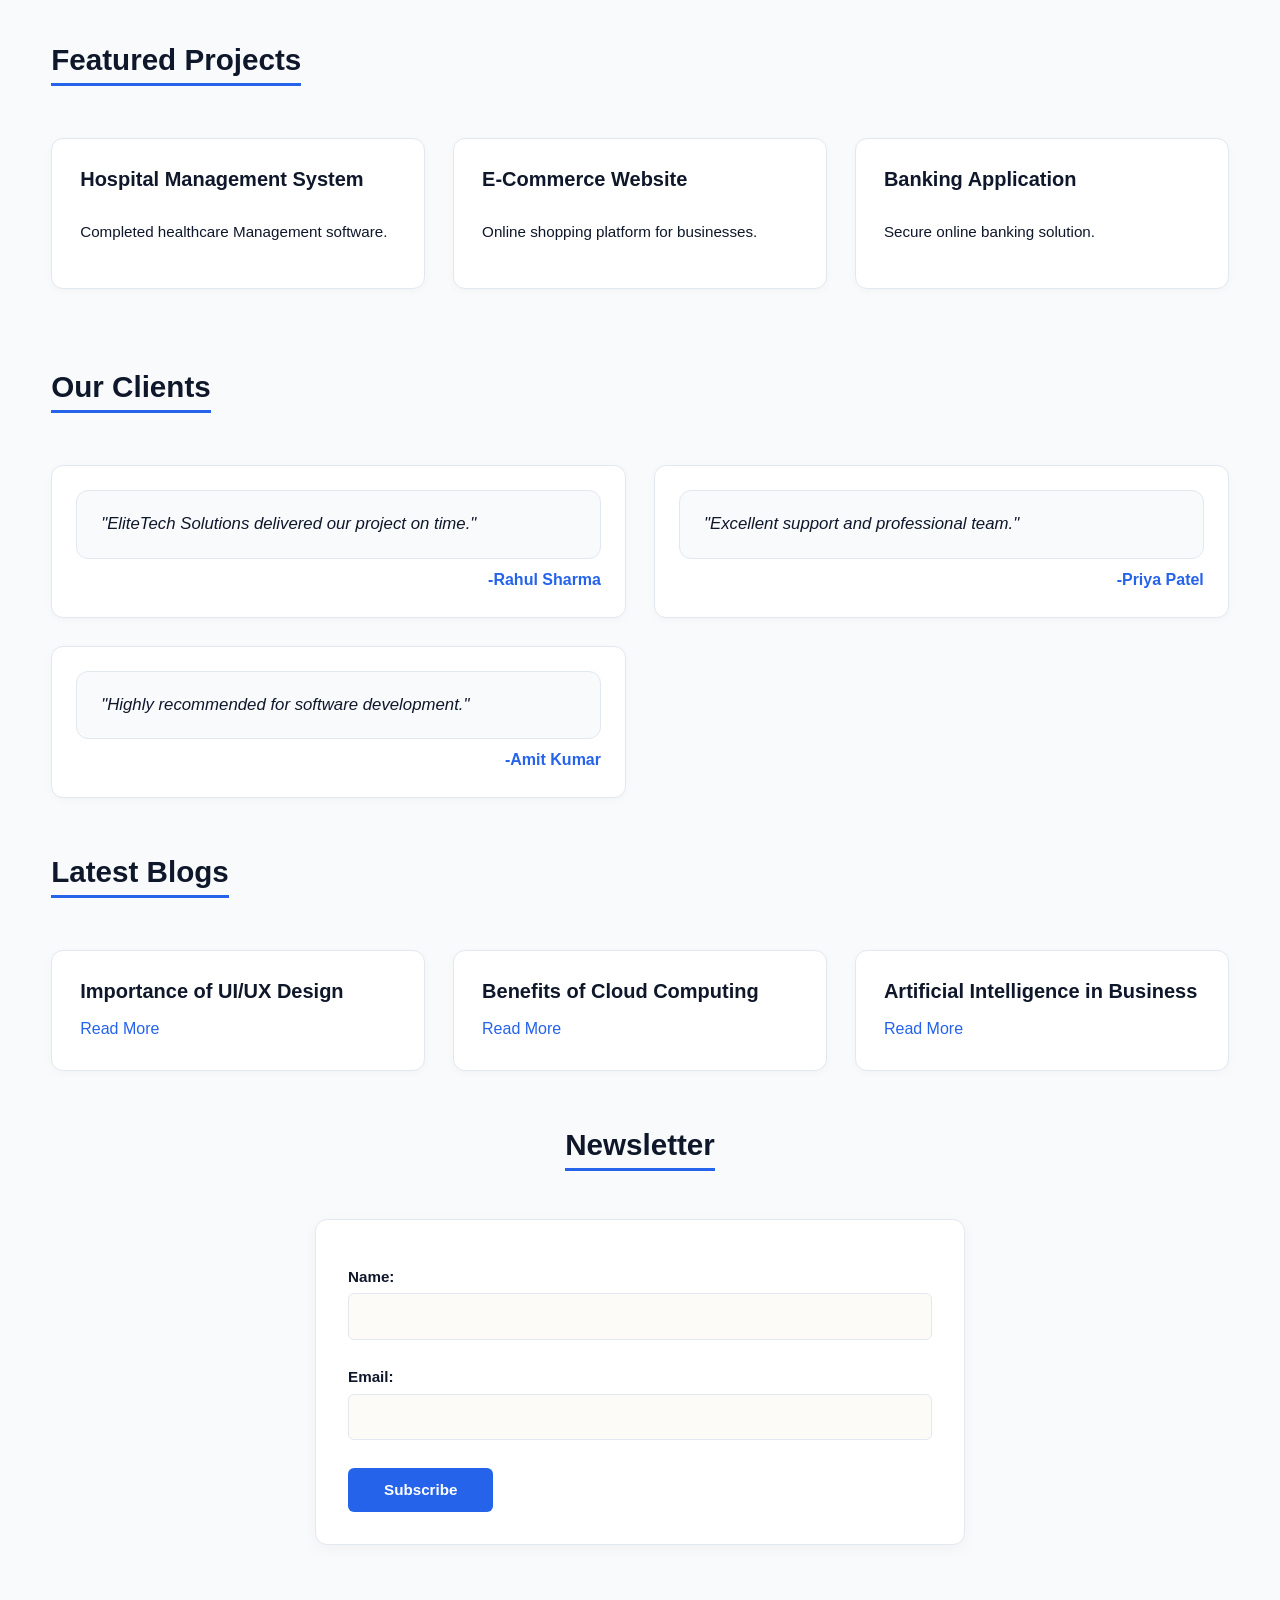
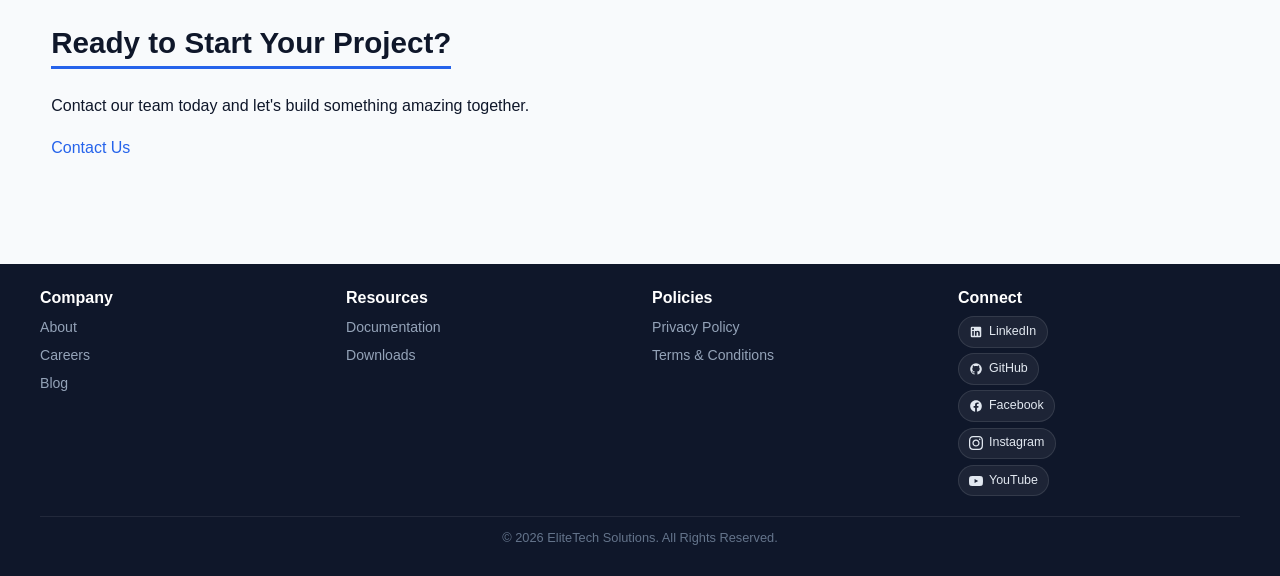
==== commit 753a3f41: "feat: align theme toggle button at end of navigation across all pages - Moved theme toggle SVG butto" ====
--- a/index.html
+++ b/index.html
@@ -7,10 +7,8 @@
     <meta name="description"
     content="EliteTech Solutions is a software development company providing web development,
      mobile apps, cloud solutions, UI/UX design, and IT consulting services.">
-<meta name="keywords"
-content="Software Company , Web Development, UI UX, ELiteTech Solution">
-
-<meta name="author" content="Arpit Thakur">
+    <meta name="keywords" content="Software Company, Web Development, UI UX, EliteTech Solution">
+    <meta name="author" content="Arpit Thakur">
 
     <link rel="stylesheet" href="assets/css/style.css">
 </head>
@@ -22,23 +20,8 @@
            <h1><u>EliteTech Solutions</u></h1>
        </div>
 
+        <!-- Hidden Checkboxes for Theme and Mobile Nav -->
         <input type="checkbox" id="theme-toggle" class="theme-checkbox">
-        <label for="theme-toggle" class="theme-toggle-label" aria-label="Toggle dark mode">
-            <svg class="icon-moon" viewBox="0 0 24 24" fill="currentColor" aria-hidden="true">
-                <path d="M21 12.79A9 9 0 1 1 11.21 3 7 7 0 0 0 21 12.79z"/>
-            </svg>
-            <svg class="icon-sun" viewBox="0 0 24 24" fill="none" stroke="currentColor" stroke-width="2" stroke-linecap="round" stroke-linejoin="round" aria-hidden="true">
-                <circle cx="12" cy="12" r="5"/>
-                <line x1="12" y1="1" x2="12" y2="3"/>
-                <line x1="12" y1="21" x2="12" y2="23"/>
-                <line x1="4.22" y1="4.22" x2="5.64" y2="5.64"/>
-                <line x1="18.36" y1="18.36" x2="19.78" y2="19.78"/>
-                <line x1="1" y1="12" x2="3" y2="12"/>
-                <line x1="21" y1="12" x2="23" y2="12"/>
-                <line x1="4.22" y1="19.78" x2="5.64" y2="18.36"/>
-                <line x1="18.36" y1="5.64" x2="19.78" y2="4.22"/>
-            </svg>
-        </label>
         <input type="checkbox" id="nav-toggle" class="nav-toggle">
         <label for="nav-toggle" class="nav-toggle-label" aria-label="Toggle Menu">☰</label>
 
@@ -51,6 +34,24 @@
             <a href="blog.html">Blog</a>
             <a href="careers.html">Careers</a>
             <a href="contact.html">Contact</a>
+
+            <!-- Theme Toggle Button aligned at the END of nav after Contact -->
+            <label for="theme-toggle" class="theme-toggle-label" aria-label="Toggle dark mode" title="Toggle Light/Dark Theme">
+                <svg class="icon-moon" viewBox="0 0 24 24" fill="currentColor" aria-hidden="true">
+                    <path d="M21 12.79A9 9 0 1 1 11.21 3 7 7 0 0 0 21 12.79z"/>
+                </svg>
+                <svg class="icon-sun" viewBox="0 0 24 24" fill="none" stroke="currentColor" stroke-width="2" stroke-linecap="round" stroke-linejoin="round" aria-hidden="true">
+                    <circle cx="12" cy="12" r="5"/>
+                    <line x1="12" y1="1" x2="12" y2="3"/>
+                    <line x1="12" y1="21" x2="12" y2="23"/>
+                    <line x1="4.22" y1="4.22" x2="5.64" y2="5.64"/>
+                    <line x1="18.36" y1="18.36" x2="19.78" y2="19.78"/>
+                    <line x1="1" y1="12" x2="3" y2="12"/>
+                    <line x1="21" y1="12" x2="23" y2="12"/>
+                    <line x1="4.22" y1="19.78" x2="5.64" y2="18.36"/>
+                    <line x1="18.36" y1="5.64" x2="19.78" y2="4.22"/>
+                </svg>
+            </label>
         </nav>
     </header>
 
@@ -58,15 +59,13 @@
         <section id="home">
             <h2>Welcome to EliteTech solution</h2>
 
-            <p><strong>
-                Innovation the future with Technology
-            </strong></p>
-
-            <p>  EliteTech Solutions provides web development,
+            <p><strong>Innovation the future with Technology</strong></p>
+
+            <p>EliteTech Solutions provides web development,
                 mobile app development, cloud solutions,
                 UI/UX design and IT consulting services
                 for businesses worldwide.</p>
-              <p>
+            <p>
                 <a href="contact.html">Get Started</a>
                 |
                 <a href="services.html">Our Services</a>
@@ -75,145 +74,138 @@
 
         <section id="about-us">
             <h2><u>About Us</u></h2>
-            <p> EliteTech Solutions is a software company
+            <p>EliteTech Solutions is a software company
                 committed to delivering innovative and
                 reliable digital solutions. Our experienced
                 team helps businesses grow using modern
                 technologies.</p>
 
-                <a href="about.html">Read More</a>
+            <a href="about.html">Read More</a>
         </section>
 
         <section id="services">
             <h2><u>Our Services</u></h2>
             <ul>
+                <article>
+                    <li><h3>Web Development</h3></li>
+                    <p>Professional website development services.</p>
+                </article>
+
+                <article>
+                    <li><h3>Mobile App Development</h3></li>
+                    <p>Android and iOS application development</p>
+                </article>
+
+                <article>
+                    <li><h3>Cloud Solutions</h3></li>
+                    <p>Scalable and secure cloud infrastructure and services.</p>
+                </article>
+
+                <article>
+                    <li><h3>UI/UX Design</h3></li>
+                    <p>Intuitive and user-friendly interface design.</p>
+                </article>
+
+                <article>
+                    <li><h3>IT Consulting</h3></li> 
+                    <p>Technology consulting for businesses.</p>
+                </article>
+
+                <article>
+                    <li><h3>Software Testing</h3></li>
+                    <p>Quality assurance and software testing.</p>
+                </article>
+            </ul>
+        </section>
+    
+        <section id="statics">
+            <h2><u>Our Achievements</u></h2>
+            <ul>
+                <li><p><strong>500+</strong>Clients</p></li>
+                <li><p><strong>1200+</strong>Projects Completed</p></li>
+                <li><p><strong>150+</strong>Employees</p></li>
+                <li><p><strong>25+</strong>Countries</p></li>
+            </ul>
+        </section>
+
+        <section id="projects">
+            <h2><u>Featured Projects</u></h2>
+            <ol>
+                <article>
+                    <li><h3>Hospital Management System</h3></li> 
+                    <p>Completed healthcare Management software.</p>
+                </article>
+
+                <article>
+                    <li><h3>E-Commerce Website</h3></li>
+                    <p>Online shopping platform for businesses.</p>
+                </article>
+
+                <article>
+                    <li><h3>Banking Application</h3></li>
+                    <p>Secure online banking solution.</p>
+                </article>
+            </ol>
+        </section>
+
+        <section id="clients">
+            <h2><u>Our Clients</u></h2>
+            
+            <div class="testimonial-card">
+                <p>"EliteTech Solutions delivered our project on time."</p>
+                <i>-Rahul Sharma</i>
+            </div>
+
+            <div class="testimonial-card">
+                <p>"Excellent support and professional team."</p>
+                <i>-Priya Patel</i>
+            </div>
+
+            <div class="testimonial-card">
+                <p>"Highly recommended for software development."</p>
+                <i>-Amit Kumar</i>
+            </div>
+        </section>
+
+        <section id="blogs">
+            <h2><u>Latest Blogs</u></h2>
 
             <article>
-               <li> <h3>Web Development</h3></li>
-                <p>Professional website development services.</p>
+                <h3>Importance of UI/UX Design</h3>
+                <a href="blog.html">Read More</a>
             </article>
 
             <article>
-               <li> <h3>Mobile App Development</h3></li>
-                <p>Android and iOS application development</p>
+                <h3>Benefits of Cloud Computing</h3>
+                <a href="blog.html">Read More</a>
             </article>
 
-<article>
-               <li> <h3>Cloud Solutions</h3></li>
-                <p>Scalable and secure cloud infrastructure and services.</p>
+            <article>
+                <h3>Artificial Intelligence in Business</h3>
+                <a href="blog.html">Read More</a>
             </article>
-
-            <article>
-               <li> <h3>UI/UX Design</h3></li>
-                <p>Intuitive and user-friendly interface design.</p>
-            </article>
-
-            <article>
-             <li>  <h3>IT Consulting</h3></li> 
-                <p>Technology consulting for businesses.</p>
-            </article>
-
-             <article>
-              <li>  <h3>Software Testing</h3></li>
-                <p>Quality assurance and software testing.</p>
-            </article>
-            </ul>
-        </section>
-    
-    <section id="statics">
-        
-        <h2><u>Our Achievements</u></h2>
-        <ul>
-      <li>  <p><strong>500+</strong>Clients</p></li>
-      <li>  <p><strong>1200+</strong>Projects Completed</p></li>
-      <li>  <p><strong>150+</strong>Employees</p></li>
-      <li>  <p><strong>25+</strong>Countries</p></li>
-</ul>
-    </section>
-
-    <section id="projects">
-        <h2><u>Featured Projects</u></h2>
-<ol>
-        <article>
-          <li>  <h3>Hospital Management System</h3></li> 
-            <p>Completed healthcare Management software.</p>
-        </article>
-
-         <article>
-              <li> <h3>E-Commerce Website</h3></li>
-                <p>Online shopping platform for businesses.</p>
-            </article>
-
-             <article>
-               <li> <h3>Banking Application</h3></li>
-                <p>Secure online banking solution.</p>
-            </article>
-</ol>
-    </section>
-
-    <section id="clients">
-        <h2><u>Our Clients</u></h2>
-        
-        <div class="testimonial-card">
-            <p>"EliteTech Solutions delivered our project on time."</p>
-            <i>-Rahul Sharma</i>
-        </div>
-
-        <div class="testimonial-card">
-            <p>"Excellent support and professional team."</p>
-            <i>-Priya Patel</i>
-        </div>
-
-        <div class="testimonial-card">
-            <p>"Highly recommended for software development."</p>
-            <i>-Amit Kumar</i>
-        </div>
-    </section>
-
-    <section id="blogs">
-        <h2><u>Latest Blogs</u></h2>
-
-        <article>
-            <h3>Impotance of UI/UX Design</h3>
-            <a href="blog.html">Read More</a>
-        </article>
-
-         <article>
-            <h3>Benefits of Cloud Computing</h3>
-            <a href="blog.html">Read More</a>
-        </article>
-
-         <article>
-            <h3>Artifical Intelligence in Business</h3>
-            <a href="blog.html">Read More</a>
-        </article>
-    </section>
-
-    <section id="newsletter">
-        <h2><u>Newsletter</u></h2>
-
-        <form>
-            <label for="name">Name:</label>
-            <input type="text" id="name" name="name" pattern="[A-Za-z]"><br><br>
-
-            <label for="email">Email:</label>
-            <input type="email" id ="email" name="email"><br><br>
-
-            <input type="submit" value="Subscribe">
-
-        </form>
-    </section>
-
-    <section id="contact">
-        <h2><u>Ready to Start Your Project?</u></h2>
-      <p>
-                Contact our team today and let's build something amazing together.
-            </p>
-
-        <a href="contact.html">Contact Us</a>
+        </section>
+
+        <section id="newsletter">
+            <h2><u>Newsletter</u></h2>
+
+            <form>
+                <label for="name">Name:</label>
+                <input type="text" id="name" name="name" pattern="[A-Za-z]"><br><br>
+
+                <label for="email">Email:</label>
+                <input type="email" id="email" name="email"><br><br>
+
+                <input type="submit" value="Subscribe">
+            </form>
+        </section>
+
+        <section id="contact">
+            <h2><u>Ready to Start Your Project?</u></h2>
+            <p>Contact our team today and let's build something amazing together.</p>
+            <a href="contact.html">Contact Us</a>
         </section>
     </main>
-
 
     <footer>
         <div class="footer-grid">
@@ -270,7 +262,5 @@
         </div>
         <p>&copy; 2026 EliteTech Solutions. All Rights Reserved.</p>
     </footer>
-
-
 </body>
 </html>
--- a/assets/css/style.css
+++ b/assets/css/style.css
@@ -35,12 +35,6 @@
 
 /* ==========================================================================
    DARK THEME OVERRIDES — CSS-ONLY, AUTO-DETECTED FROM OS SETTING
-   No JavaScript. The browser reads the user's OS-level light/dark
-   preference and applies this block automatically when it's "dark".
-   Every variable name below is IDENTICAL to the :root block above --
-   only the VALUES change. Because the rest of this file is written
-   entirely in var(--name) references, nothing else needs to be
-   touched: the whole site re-themes itself automatically.
    ========================================================================== */
 @media (prefers-color-scheme: dark) {
   :root {
@@ -67,30 +61,7 @@
 }
 
 /* ==========================================================================
-   MANUAL OVERRIDE — CSS + HTML ONLY, no JavaScript.
-
-   This reuses the same "checkbox hack" your mobile hamburger menu already
-   uses: a hidden checkbox + a clickable <label for="..."> pointing at it.
-
-   :has() is a CSS selector that means "this element CONTAINS a match for
-   the selector inside the parentheses."
-
-   IMPORTANT: a checkbox has 2 states (checked / unchecked), so we write
-   TWO explicit rules -- one per state -- not just one. If you only
-   override the "checked" state, the "unchecked" state silently falls
-   back to prefers-color-scheme, which is DARK on a system that already
-   has Dark Mode on. That makes the toggle look "stuck" on dark, because
-   unchecking never explicitly asked for light.
-
-   With both states written out below, the checkbox becomes a genuine
-   independent switch -- it now IGNORES the OS setting entirely once
-   the page has loaded, and always reflects exactly what's checked.
-
-   IMPORTANT LIMITATION: unlike the JS+localStorage version, a plain
-   checkbox has no memory. Every time the user loads a NEW page (or
-   reloads this one), the checkbox resets to unchecked and the theme
-   goes back to light. True cross-page persistence without JS isn't
-   possible in plain HTML/CSS.
+   MANUAL OVERRIDE — CSS + HTML ONLY
    ========================================================================== */
 body:has(#theme-toggle:checked) {
   --primary: #3b82f6;
@@ -114,8 +85,6 @@
   --table-hover: #1e3a5f;
 }
 
-/* THE FIX: explicitly force LIGHT when the checkbox is NOT checked,
-   instead of silently falling through to prefers-color-scheme. */
 body:has(#theme-toggle:not(:checked)) {
   --primary: #2563eb;
   --primary-hover: #1d4ed8;
@@ -138,39 +107,37 @@
   --table-hover: #dbeafe;
 }
 
-/* Hide the real checkbox -- only its checked/unchecked STATE matters,
-   the box itself should never be visible. */
+/* Hide the real checkbox */
 .theme-checkbox {
-  display: none;
-}
-
-/* The visible clickable icon (styled exactly like .nav-toggle-label) */
+  display: none !important;
+}
+
+/* The visible clickable theme toggle button */
 .theme-toggle-label {
-  display: flex;
+  display: inline-flex;
   align-items: center;
   justify-content: center;
-  width: 42px;
-  height: 42px;
+  width: 36px;
+  height: 36px;
   background: rgba(255, 255, 255, 0.1);
   border: 1px solid rgba(255, 255, 255, 0.2);
-  border-radius: 6px;
+  border-radius: 50%;
   color: #ffffff;
   font-size: 1.2rem;
   cursor: pointer;
   transition: var(--transition);
+  margin-left: 0.5rem;
+  flex-shrink: 0;
 }
 
 .theme-toggle-label:hover {
   background: rgba(255, 255, 255, 0.25);
-}
-
-/* Both icons live in the DOM at once; CSS just shows/hides them.
-   fill: currentColor / stroke: currentColor (set in the SVG markup)
-   means each icon automatically matches .theme-toggle-label's color
-   -- same technique as your .social-link svg icons. */
+  transform: scale(1.08);
+}
+
 .theme-toggle-label svg {
-  width: 20px;
-  height: 20px;
+  width: 18px;
+  height: 18px;
 }
 
 .icon-sun {
@@ -181,14 +148,12 @@
   display: block;
 }
 
-/* Swap which icon is visible based on checkbox state -- same `~`
-   sibling-combinator technique as before, just targeting the SVGs
-   directly instead of a ::before content string. */
-#theme-toggle:checked ~ .theme-toggle-label .icon-moon {
+/* Swap SVG icons based on checkbox state */
+body:has(#theme-toggle:checked) .icon-moon {
   display: none;
 }
 
-#theme-toggle:checked ~ .theme-toggle-label .icon-sun {
+body:has(#theme-toggle:checked) .icon-sun {
   display: block;
 }
 
@@ -232,7 +197,6 @@
   margin-bottom: 1rem;
 }
 
-/* Prevents duplicate double lines inside headings */
 u, h2 u, h3 u {
   text-decoration: none;
   border-bottom: none;
@@ -267,7 +231,6 @@
   margin-bottom: 1.5rem;
 }
 
-/* Single clean blue underline for all section titles across all pages */
 section > h2 {
   display: block;
   grid-column: 1 / -1;
@@ -294,7 +257,7 @@
    1. MOBILE-FIRST BASE STYLES (SMALL SCREENS / MOBILE < 640px)
    ========================================================================== */
 
-/* --- Header & Mobile Checkbox Navigation --- */
+/* --- Header & Navigation --- */
 header {
   position: sticky;
   top: 0;
@@ -367,6 +330,8 @@
   padding: 0.75rem;
   margin-top: 0.75rem;
   border-radius: 12px;
+  align-items: flex-start;
+  gap: 0.5rem;
 }
 
 .nav-toggle:checked ~ nav {
@@ -1042,7 +1007,7 @@
   color: var(--text-muted);
 }
 
-/* --- Footer (Mobile) --- */
+/* --- Footer --- */
 footer {
   background: var(--bg-dark);
   color: #94a3b8;
@@ -1140,7 +1105,6 @@
 
 /* ==========================================================================
    2. TABLET BREAKPOINT (PROGRESSIVE ENHANCEMENT: MIN-WIDTH: 640px)
-   Expand Layouts into 2-Column Grids
    ========================================================================== */
 @media (min-width: 640px) {
 
@@ -1183,7 +1147,6 @@
 
 /* ==========================================================================
    3. DESKTOP BREAKPOINT (PROGRESSIVE ENHANCEMENT: MIN-WIDTH: 1024px)
-   Expand Layouts into 3 & 4-Column Grids, Restore Desktop Navigation
    ========================================================================== */
 @media (min-width: 1024px) {
 
@@ -1203,6 +1166,7 @@
   header nav {
     display: flex;
     flex-direction: row;
+    align-items: center;
     width: auto;
     background: transparent;
     padding: 0;
